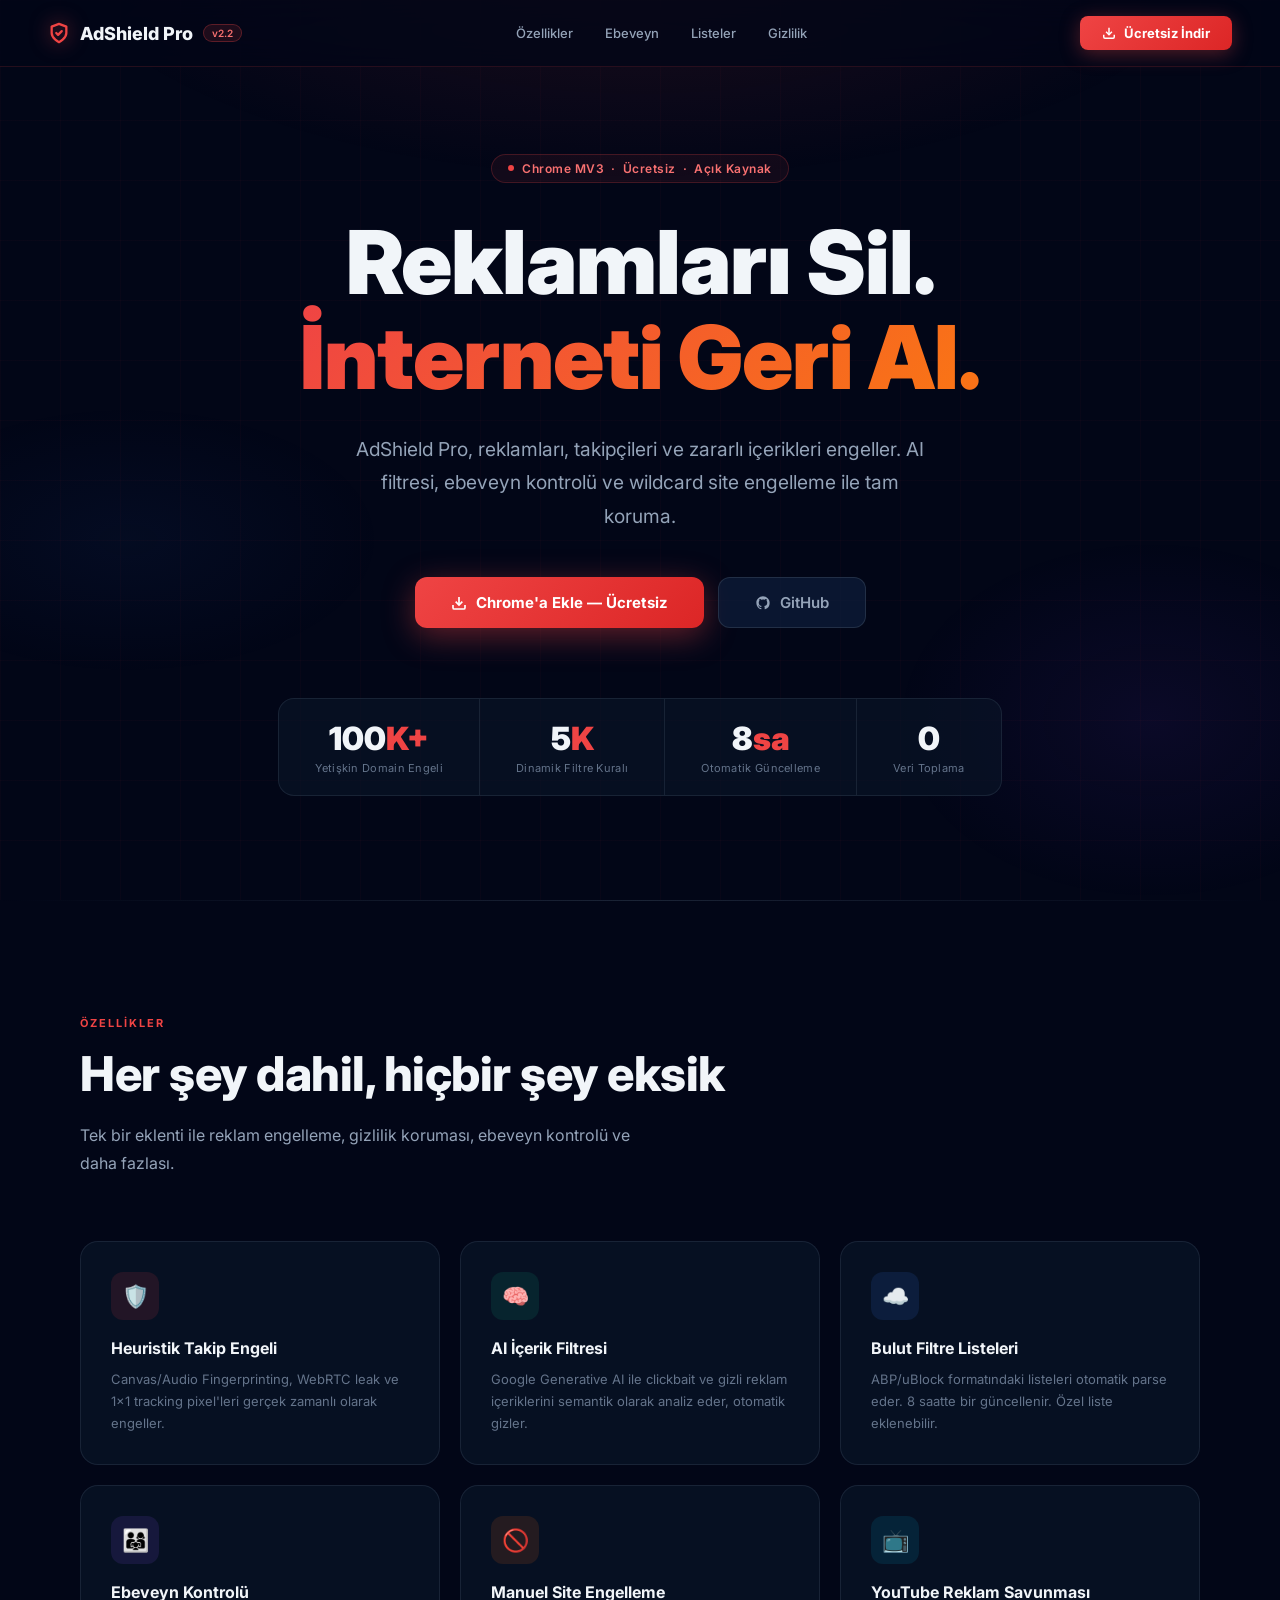
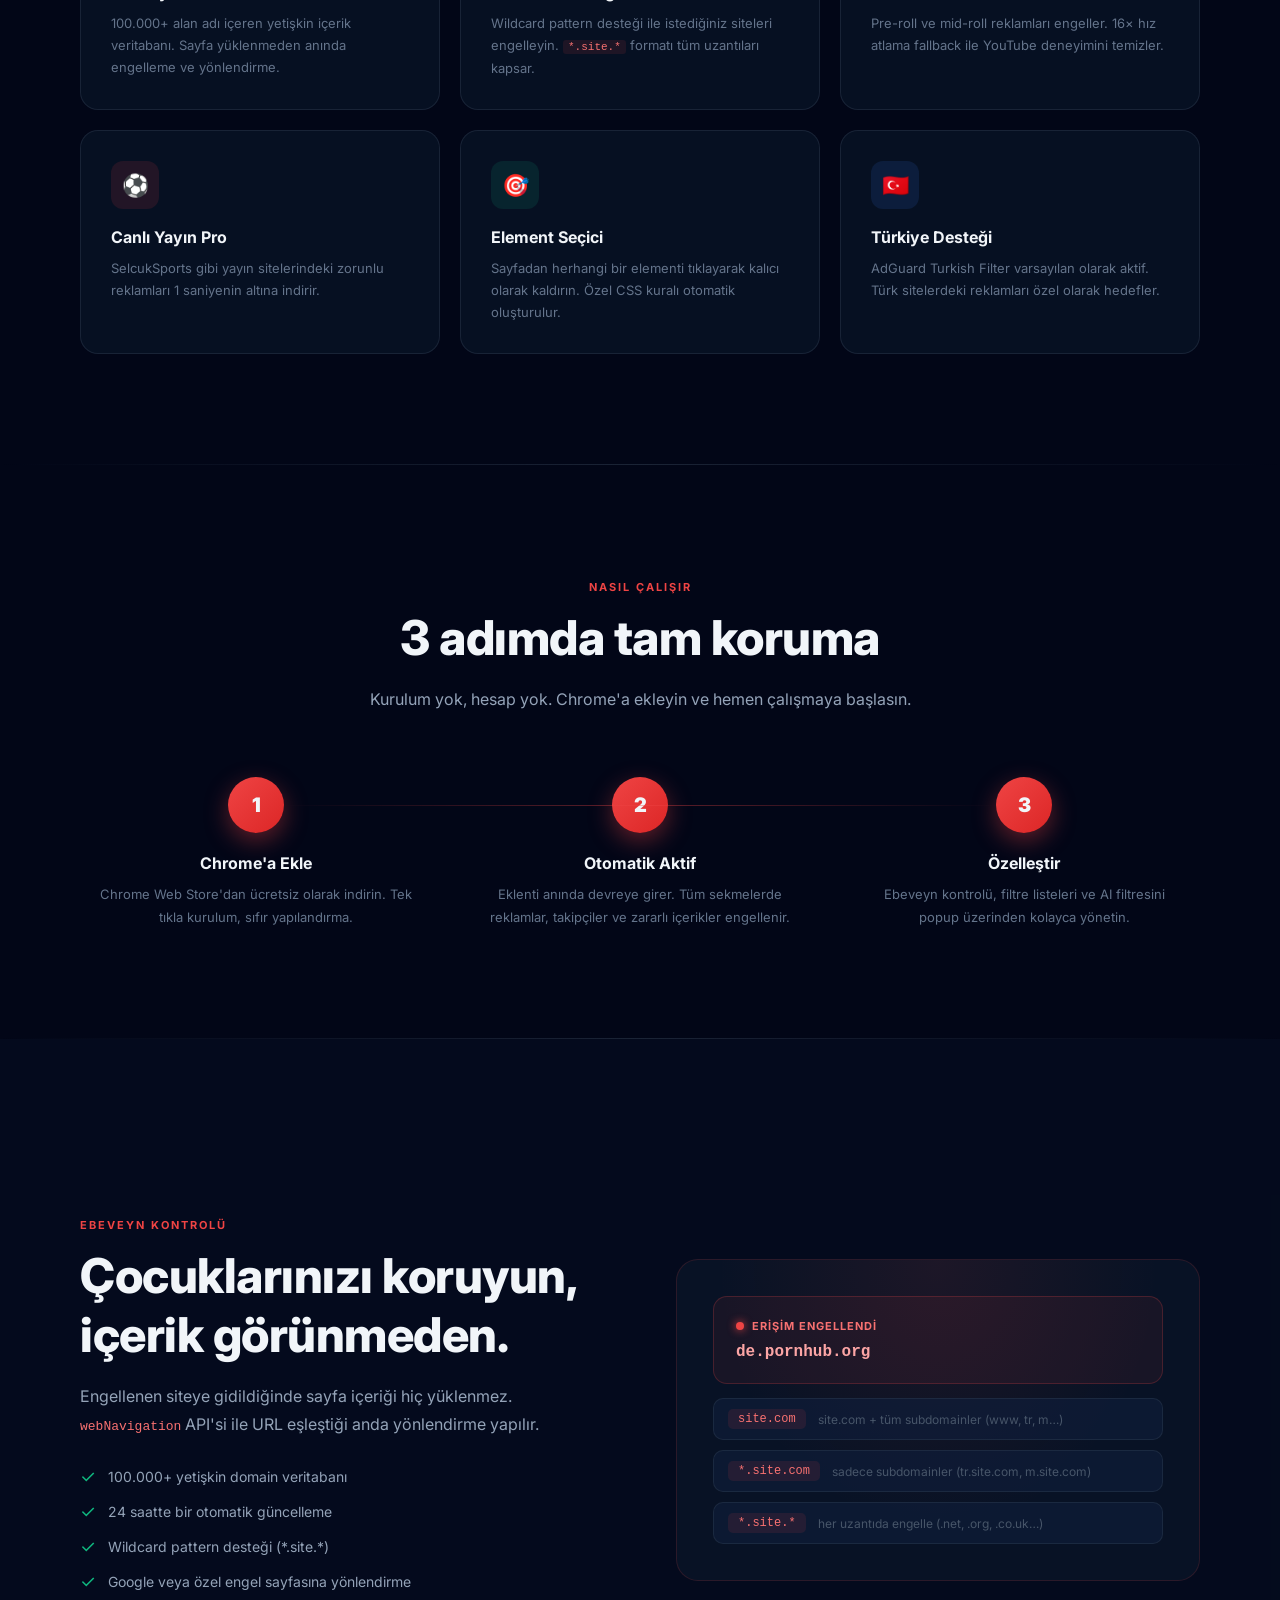
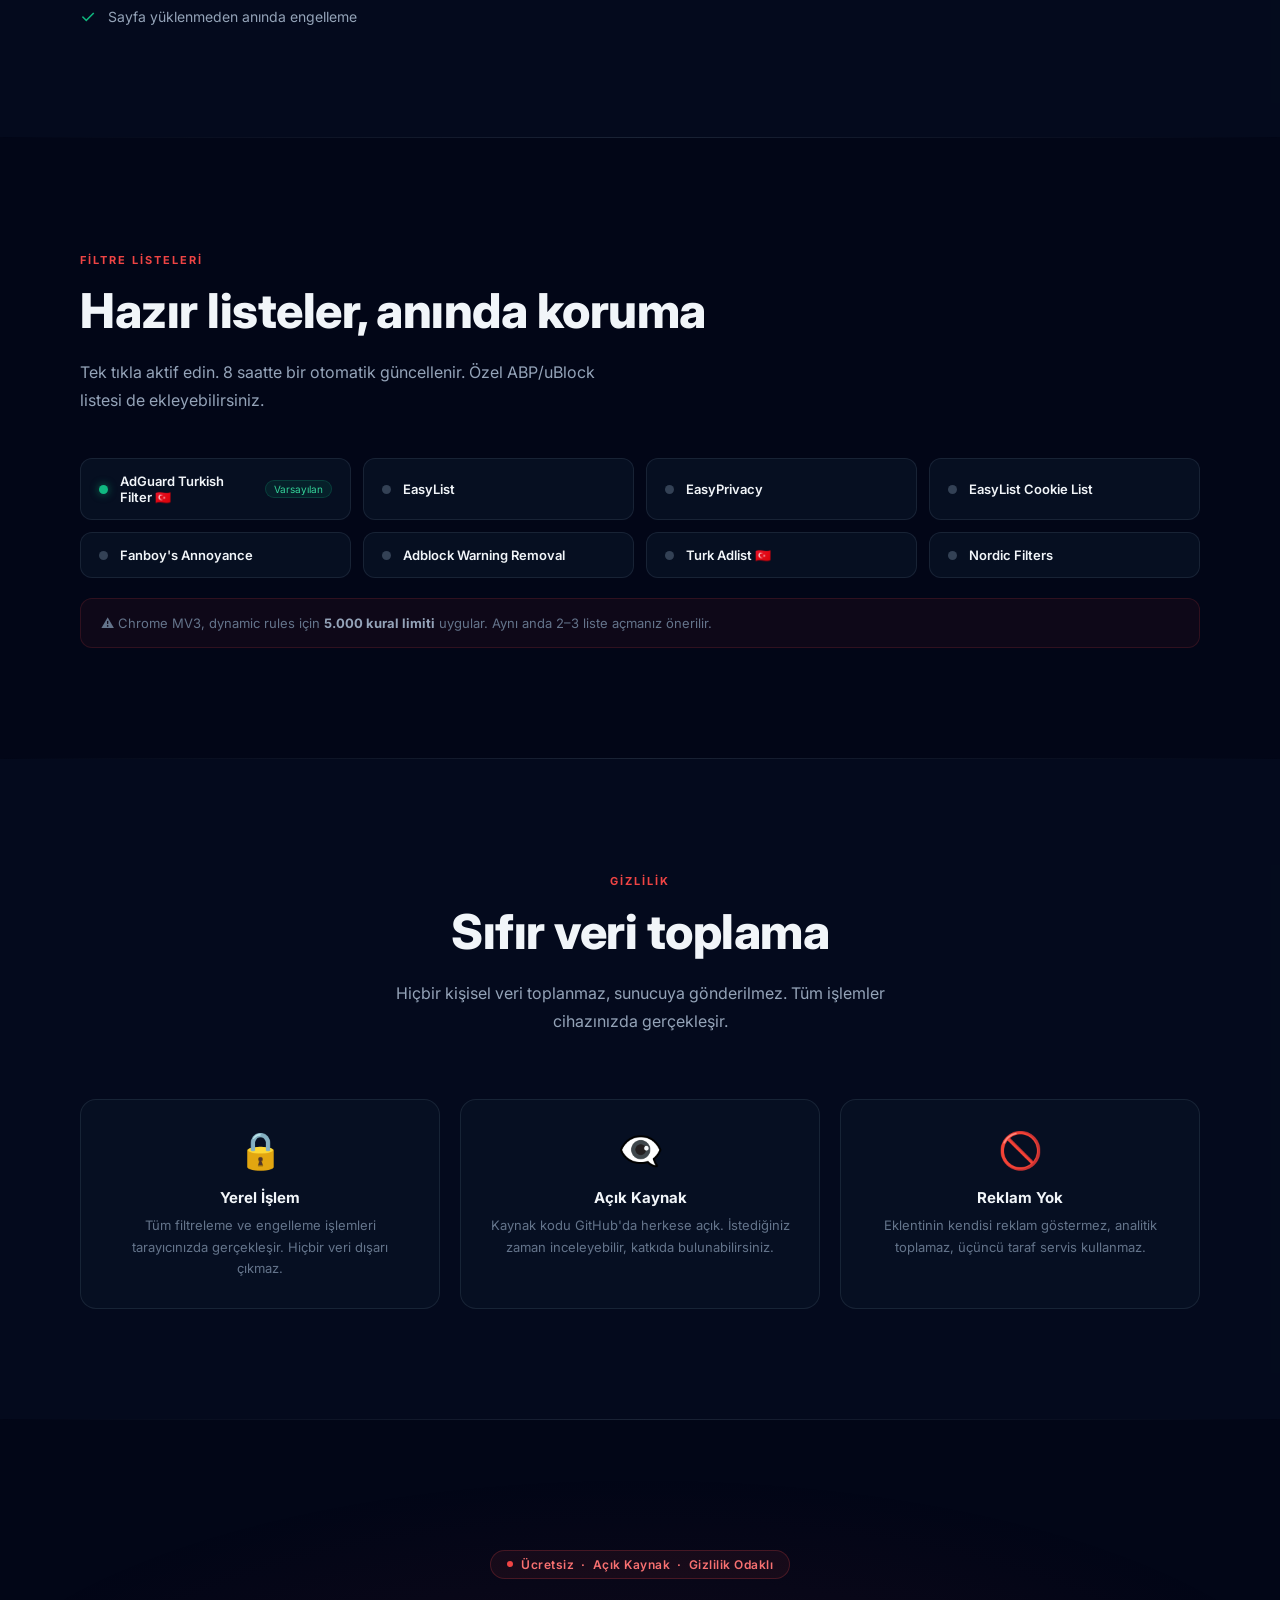
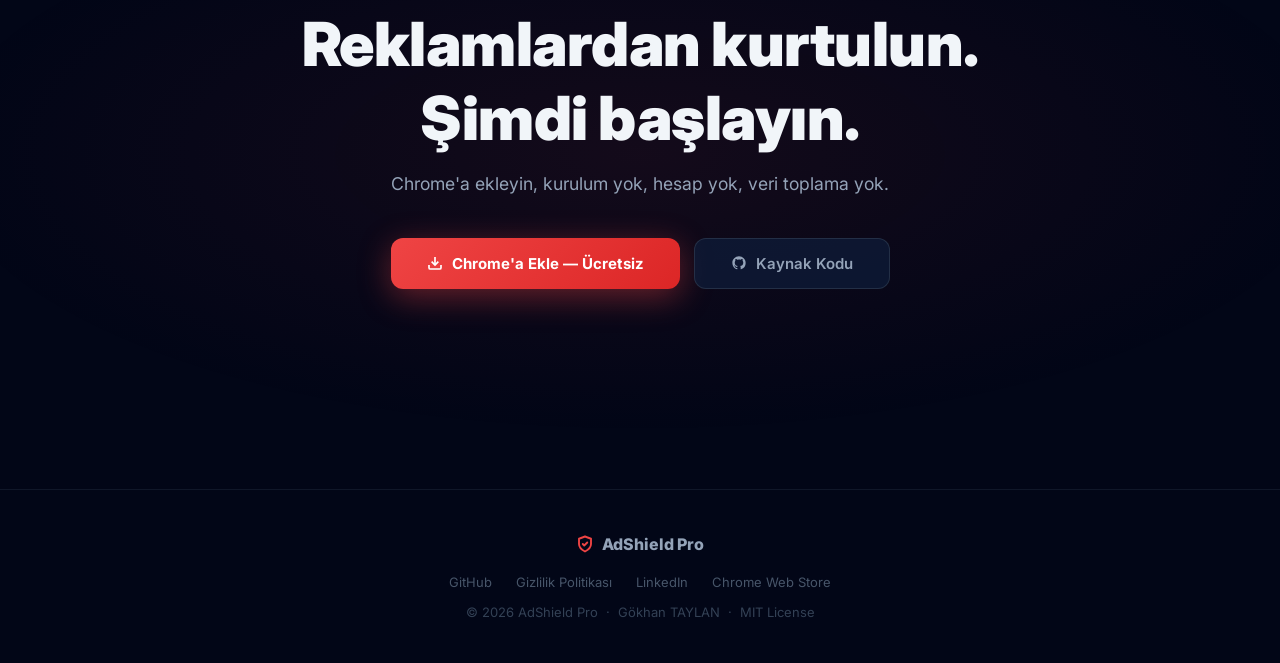
==== pages/index.html @ 77c5dd8d "feat: add privacy policy page and link from landing page - pages/privacy_policy.html: Chrome Web Sto" ====
<!doctype html>
<html lang="tr">
<head>
  <meta charset="utf-8"/>
  <meta name="viewport" content="width=device-width,initial-scale=1"/>
  <title>AdShield Pro — Akıllı Reklam Engelleyici</title>
  <meta name="description" content="AdShield Pro ile reklamları, takipçileri ve zararlı içerikleri engelleyin."/>
  <link rel="preconnect" href="https://fonts.googleapis.com"/>
  <link href="https://fonts.googleapis.com/css2?family=Inter:wght@300;400;500;600;700;800;900&display=swap" rel="stylesheet"/>
  <style>
    *,*::before,*::after{margin:0;padding:0;box-sizing:border-box}
    :root{
      --red:#ef4444;--red2:#dc2626;--orange:#f97316;
      --green:#10b981;--blue:#3b82f6;--purple:#8b5cf6;
      --bg:#020617;--bg2:#0a1628;--bg3:#0f1f3d;
      --border:rgba(239,68,68,0.15);--border2:rgba(51,65,85,0.4);
      --text:#f1f5f9;--muted:#64748b;--sub:#94a3b8;
    }
    html{scroll-behavior:smooth}
    body{font-family:'Inter',sans-serif;background:var(--bg);color:var(--text);overflow-x:hidden}
    .bg-glow{position:fixed;inset:0;pointer-events:none;z-index:0;
      background:radial-gradient(ellipse 80% 50% at 50% -10%,rgba(239,68,68,0.14) 0%,transparent 60%),
                radial-gradient(ellipse 40% 40% at 90% 80%,rgba(124,58,237,0.08) 0%,transparent 50%),
                radial-gradient(ellipse 40% 30% at 10% 60%,rgba(59,130,246,0.05) 0%,transparent 50%)}
    .grid-bg{position:fixed;inset:0;pointer-events:none;z-index:0;
      background-image:linear-gradient(rgba(239,68,68,0.03) 1px,transparent 1px),
                       linear-gradient(90deg,rgba(239,68,68,0.03) 1px,transparent 1px);
      background-size:60px 60px}
    /* NAV */
    nav{position:fixed;top:0;left:0;right:0;z-index:100;
      display:flex;align-items:center;justify-content:space-between;
      padding:16px 48px;
      background:rgba(2,6,23,0.75);backdrop-filter:blur(24px);
      border-bottom:1px solid var(--border)}
    .nav-logo{display:flex;align-items:center;gap:10px;font-weight:800;font-size:18px;text-decoration:none;color:var(--text)}
    .nav-logo svg{filter:drop-shadow(0 0 10px rgba(239,68,68,0.7))}
    .nav-badge{font-size:10px;background:rgba(239,68,68,0.12);border:1px solid rgba(239,68,68,0.3);color:#f87171;padding:2px 8px;border-radius:20px;font-weight:600}
    .nav-links{display:flex;align-items:center;gap:32px}
    .nav-links a{color:var(--sub);font-size:13px;font-weight:500;text-decoration:none;transition:color .2s}
    .nav-links a:hover{color:var(--text)}
    .nav-cta{display:inline-flex;align-items:center;gap:8px;
      background:linear-gradient(135deg,var(--red),var(--red2));
      color:#fff;padding:9px 22px;border-radius:8px;font-size:13px;font-weight:700;
      text-decoration:none;transition:all .2s;box-shadow:0 4px 20px rgba(239,68,68,0.35)}
    .nav-cta:hover{transform:translateY(-1px);box-shadow:0 6px 30px rgba(239,68,68,0.5)}
    /* HERO */
    .hero{position:relative;z-index:1;min-height:100vh;
      display:flex;flex-direction:column;align-items:center;justify-content:center;
      text-align:center;padding:130px 24px 80px}
    .hero-tag{display:inline-flex;align-items:center;gap:8px;
      background:rgba(239,68,68,0.07);border:1px solid rgba(239,68,68,0.22);
      color:#f87171;padding:6px 16px;border-radius:20px;
      font-size:12px;font-weight:600;letter-spacing:.5px;margin-bottom:32px}
    .blink{width:6px;height:6px;background:var(--red);border-radius:50%;animation:blink 1.2s ease-in-out infinite}
    @keyframes blink{0%,100%{opacity:1;box-shadow:0 0 6px var(--red)}50%{opacity:.2;box-shadow:none}}
    h1{font-size:clamp(2.8rem,7.5vw,5.5rem);font-weight:900;line-height:1.08;margin-bottom:28px;letter-spacing:-1px}
    h1 .grad{background:linear-gradient(135deg,#ef4444 0%,#f97316 50%,#ef4444 100%);
      background-size:200%;-webkit-background-clip:text;background-clip:text;-webkit-text-fill-color:transparent;
      animation:shimmer 3s linear infinite}
    @keyframes shimmer{0%{background-position:0%}100%{background-position:200%}}
    .hero-sub{font-size:clamp(1rem,2vw,1.2rem);color:var(--sub);max-width:580px;line-height:1.75;margin-bottom:44px}
    .hero-btns{display:flex;gap:14px;flex-wrap:wrap;justify-content:center;margin-bottom:70px}
    .btn-primary{display:inline-flex;align-items:center;gap:9px;
      background:linear-gradient(135deg,var(--red),var(--red2));
      color:#fff;padding:15px 36px;border-radius:12px;font-size:15px;font-weight:700;
      text-decoration:none;transition:all .25s;box-shadow:0 8px 32px rgba(239,68,68,0.4)}
    .btn-primary:hover{transform:translateY(-3px);box-shadow:0 14px 44px rgba(239,68,68,0.55)}
    .btn-ghost{display:inline-flex;align-items:center;gap:9px;
      background:rgba(15,31,61,0.7);border:1px solid rgba(51,65,85,0.6);
      color:var(--sub);padding:15px 36px;border-radius:12px;font-size:15px;font-weight:600;
      text-decoration:none;transition:all .25s}
    .btn-ghost:hover{background:rgba(30,41,59,0.9);color:var(--text);border-color:rgba(100,116,139,0.6)}
    /* STATS ROW */
    .hero-stats{display:flex;gap:0;flex-wrap:wrap;justify-content:center;
      background:rgba(10,22,40,0.6);border:1px solid var(--border2);border-radius:16px;
      overflow:hidden}
    .stat{text-align:center;padding:20px 36px;border-right:1px solid var(--border2)}
    .stat:last-child{border-right:none}
    .stat-num{font-size:2rem;font-weight:900;color:var(--text)}
    .stat-num span{color:var(--red)}
    .stat-label{font-size:11px;color:var(--muted);margin-top:3px;letter-spacing:.3px}
    /* SECTION */
    section{position:relative;z-index:1;padding:110px 24px}
    .container{max-width:1120px;margin:0 auto}
    .section-tag{display:inline-block;font-size:11px;font-weight:700;letter-spacing:2px;
      text-transform:uppercase;color:var(--red);margin-bottom:14px}
    .section-title{font-size:clamp(1.9rem,4vw,3rem);font-weight:800;margin-bottom:18px;letter-spacing:-.5px}
    .section-sub{color:var(--sub);font-size:1rem;line-height:1.75;max-width:560px}
    /* FEATURES */
    .features-grid{display:grid;grid-template-columns:repeat(3,1fr);gap:20px;margin-top:64px}
    .feat-card{background:rgba(10,22,40,0.65);border:1px solid var(--border2);
      border-radius:18px;padding:30px;transition:all .3s;cursor:default;position:relative;overflow:hidden}
    .feat-card::before{content:'';position:absolute;inset:0;opacity:0;transition:opacity .3s;
      background:radial-gradient(ellipse at 50% 0%,rgba(239,68,68,0.06) 0%,transparent 70%)}
    .feat-card:hover{border-color:rgba(239,68,68,0.3);transform:translateY(-5px);
      box-shadow:0 24px 60px rgba(0,0,0,0.45)}
    .feat-card:hover::before{opacity:1}
    .feat-icon{width:48px;height:48px;border-radius:12px;display:flex;align-items:center;
      justify-content:center;font-size:22px;margin-bottom:18px}
    .feat-icon.red{background:rgba(239,68,68,0.12)}
    .feat-icon.green{background:rgba(16,185,129,0.12)}
    .feat-icon.blue{background:rgba(59,130,246,0.12)}
    .feat-icon.purple{background:rgba(139,92,246,0.12)}
    .feat-icon.orange{background:rgba(249,115,22,0.12)}
    .feat-icon.cyan{background:rgba(6,182,212,0.12)}
    .feat-card h3{font-size:16px;font-weight:700;margin-bottom:10px}
    .feat-card p{font-size:13px;color:var(--muted);line-height:1.7}
    /* HOW IT WORKS */
    .steps{display:grid;grid-template-columns:repeat(3,1fr);gap:32px;margin-top:64px;position:relative}
    .steps::before{content:'';position:absolute;top:28px;left:calc(16.66% + 16px);
      right:calc(16.66% + 16px);height:1px;
      background:linear-gradient(90deg,transparent,rgba(239,68,68,0.4),transparent)}
    .step{text-align:center;padding:0 16px}
    .step-num{width:56px;height:56px;border-radius:50%;
      background:linear-gradient(135deg,var(--red),var(--red2));
      display:flex;align-items:center;justify-content:center;
      font-size:20px;font-weight:900;margin:0 auto 20px;
      box-shadow:0 8px 24px rgba(239,68,68,0.4)}
    .step h3{font-size:16px;font-weight:700;margin-bottom:10px}
    .step p{font-size:13px;color:var(--muted);line-height:1.7}
    /* PARENTAL */
    .parental-wrap{display:grid;grid-template-columns:1fr 1fr;gap:72px;align-items:center;margin-top:64px}
    .parental-visual{background:rgba(10,22,40,0.8);border:1px solid var(--border);
      border-radius:22px;padding:36px;position:relative;overflow:hidden}
    .parental-visual::before{content:'';position:absolute;inset:0;
      background:radial-gradient(ellipse at 50% 0%,rgba(239,68,68,0.09) 0%,transparent 60%)}
    .block-demo{background:rgba(239,68,68,0.07);border:1px solid rgba(239,68,68,0.22);
      border-radius:14px;padding:22px;margin-bottom:14px;position:relative;z-index:1}
    .block-demo-header{display:flex;align-items:center;gap:8px;margin-bottom:10px}
    .block-dot{width:8px;height:8px;background:var(--red);border-radius:50%;
      box-shadow:0 0 8px var(--red);animation:blink 1.2s ease-in-out infinite}
    .block-demo-title{font-size:11px;font-weight:700;color:#f87171;letter-spacing:1px}
    .block-demo-domain{font-size:16px;font-weight:700;color:#fca5a5;font-family:monospace}
    .pattern-list{display:flex;flex-direction:column;gap:10px;position:relative;z-index:1}
    .pattern-item{display:flex;align-items:center;gap:12px;padding:10px 14px;
      background:rgba(15,31,61,0.6);border-radius:10px;border:1px solid var(--border2)}
    .pattern-code{font-size:12px;color:#f87171;font-family:monospace;
      background:rgba(239,68,68,0.1);padding:3px 10px;border-radius:5px;white-space:nowrap}
    .pattern-desc{font-size:12px;color:#475569}
    .check-list{display:flex;flex-direction:column;gap:14px;margin-top:28px}
    .check-item{display:flex;align-items:center;gap:12px;font-size:14px;color:var(--sub)}
    .check-item span.icon{color:var(--green);font-size:18px;flex-shrink:0}
    /* FILTER LISTS */
    .lists-grid{display:grid;grid-template-columns:repeat(auto-fit,minmax(230px,1fr));gap:12px;margin-top:44px}
    .list-item{display:flex;align-items:center;gap:12px;
      background:rgba(10,22,40,0.6);border:1px solid var(--border2);
      border-radius:12px;padding:14px 18px;transition:border-color .2s}
    .list-item:hover{border-color:rgba(100,116,139,0.5)}
    .list-dot{width:9px;height:9px;border-radius:50%;flex-shrink:0}
    .list-dot.on{background:var(--green);box-shadow:0 0 8px rgba(16,185,129,0.6)}
    .list-dot.off{background:#334155}
    .list-name{font-size:13px;font-weight:600;flex:1}
    .list-badge{font-size:10px;background:rgba(16,185,129,0.1);color:#34d399;
      border:1px solid rgba(16,185,129,0.2);padding:2px 8px;border-radius:10px;white-space:nowrap}
    /* PRIVACY */
    .privacy-grid{display:grid;grid-template-columns:repeat(3,1fr);gap:20px;margin-top:64px}
    .priv-card{background:rgba(10,22,40,0.5);border:1px solid var(--border2);
      border-radius:16px;padding:28px;text-align:center}
    .priv-icon{font-size:36px;margin-bottom:16px}
    .priv-card h3{font-size:15px;font-weight:700;margin-bottom:8px}
    .priv-card p{font-size:13px;color:var(--muted);line-height:1.65}
    /* CTA */
    .cta-section{position:relative;z-index:1;text-align:center;padding:130px 24px;
      background:radial-gradient(ellipse 80% 60% at 50% 50%,rgba(239,68,68,0.08) 0%,transparent 70%)}
    .cta-section h2{font-size:clamp(2.2rem,5vw,3.8rem);font-weight:900;margin-bottom:18px;letter-spacing:-.5px}
    .cta-section p{color:var(--sub);font-size:1.1rem;margin-bottom:44px;max-width:500px;margin-left:auto;margin-right:auto}
    /* FOOTER */
    footer{position:relative;z-index:1;border-top:1px solid rgba(51,65,85,0.3);
      padding:44px 24px;text-align:center;color:#334155;font-size:13px}
    footer a{color:#475569;text-decoration:none;transition:color .2s}
    footer a:hover{color:var(--sub)}
    .footer-logo{display:flex;align-items:center;justify-content:center;gap:8px;
      font-weight:800;font-size:16px;color:var(--sub);margin-bottom:20px}
    /* DIVIDER */
    .divider{position:relative;z-index:1;height:1px;
      background:linear-gradient(90deg,transparent,rgba(51,65,85,0.5),transparent)}
    /* RESPONSIVE */
    @media(max-width:900px){
      nav{padding:14px 20px}
      .nav-links{display:none}
      .features-grid{grid-template-columns:1fr 1fr}
      .steps{grid-template-columns:1fr}
      .steps::before{display:none}
      .parental-wrap{grid-template-columns:1fr}
      .privacy-grid{grid-template-columns:1fr 1fr}
    }
    @media(max-width:600px){
      .features-grid{grid-template-columns:1fr}
      .privacy-grid{grid-template-columns:1fr}
      .hero-stats{flex-direction:column}
      .stat{border-right:none;border-bottom:1px solid var(--border2)}
      .stat:last-child{border-bottom:none}
    }
    /* SCROLL REVEAL */
    .reveal{opacity:0;transform:translateY(28px);transition:opacity .6s ease,transform .6s ease}
    .reveal.visible{opacity:1;transform:none}
  </style>
</head>
<body>
<div class="bg-glow"></div>
<div class="grid-bg"></div>

<!-- NAV -->
<nav>
  <a href="#" class="nav-logo">
    <svg viewBox="0 0 24 24" width="22" height="22" fill="none" stroke="#ef4444" stroke-width="2.5" stroke-linecap="round" stroke-linejoin="round">
      <path d="M12 22s8-4 8-10V5l-8-3-8 3v7c0 6 8 10 8 10z"/>
      <path d="M9 12l2 2 4-4"/>
    </svg>
    AdShield Pro
    <span class="nav-badge">v2.2</span>
  </a>
  <div class="nav-links">
    <a href="#features">Özellikler</a>
    <a href="#parental">Ebeveyn</a>
    <a href="#lists">Listeler</a>
    <a href="#privacy">Gizlilik</a>
  </div>
  <a href="https://chrome.google.com/webstore" class="nav-cta" target="_blank">
    <svg viewBox="0 0 24 24" width="14" height="14" fill="none" stroke="currentColor" stroke-width="2.5"><path d="M21 15v4a2 2 0 01-2 2H5a2 2 0 01-2-2v-4"/><polyline points="7 10 12 15 17 10"/><line x1="12" y1="15" x2="12" y2="3"/></svg>
    Ücretsiz İndir
  </a>
</nav>

<!-- HERO -->
<div class="hero">
  <div class="hero-tag"><div class="blink"></div> Chrome MV3 &nbsp;·&nbsp; Ücretsiz &nbsp;·&nbsp; Açık Kaynak</div>
  <h1>Reklamları Sil.<br/><span class="grad">İnterneti Geri Al.</span></h1>
  <p class="hero-sub">AdShield Pro, reklamları, takipçileri ve zararlı içerikleri engeller. AI filtresi, ebeveyn kontrolü ve wildcard site engelleme ile tam koruma.</p>
  <div class="hero-btns">
    <a href="https://chrome.google.com/webstore" class="btn-primary" target="_blank">
      <svg viewBox="0 0 24 24" width="16" height="16" fill="none" stroke="currentColor" stroke-width="2.5"><path d="M21 15v4a2 2 0 01-2 2H5a2 2 0 01-2-2v-4"/><polyline points="7 10 12 15 17 10"/><line x1="12" y1="15" x2="12" y2="3"/></svg>
      Chrome'a Ekle — Ücretsiz
    </a>
    <a href="https://github.com/gkhantyln/AdShieldPro" class="btn-ghost" target="_blank">
      <svg viewBox="0 0 24 24" width="16" height="16" fill="currentColor"><path d="M12 2C6.477 2 2 6.484 2 12.017c0 4.425 2.865 8.18 6.839 9.504.5.092.682-.217.682-.483 0-.237-.008-.868-.013-1.703-2.782.605-3.369-1.343-3.369-1.343-.454-1.158-1.11-1.466-1.11-1.466-.908-.62.069-.608.069-.608 1.003.07 1.531 1.032 1.531 1.032.892 1.53 2.341 1.088 2.91.832.092-.647.35-1.088.636-1.338-2.22-.253-4.555-1.113-4.555-4.951 0-1.093.39-1.988 1.029-2.688-.103-.253-.446-1.272.098-2.65 0 0 .84-.27 2.75 1.026A9.564 9.564 0 0112 6.844c.85.004 1.705.115 2.504.337 1.909-1.296 2.747-1.027 2.747-1.027.546 1.379.202 2.398.1 2.651.64.7 1.028 1.595 1.028 2.688 0 3.848-2.339 4.695-4.566 4.943.359.309.678.92.678 1.855 0 1.338-.012 2.419-.012 2.747 0 .268.18.58.688.482A10.019 10.019 0 0022 12.017C22 6.484 17.522 2 12 2z"/></svg>
      GitHub
    </a>
  </div>
  <div class="hero-stats">
    <div class="stat"><div class="stat-num">100<span>K+</span></div><div class="stat-label">Yetişkin Domain Engeli</div></div>
    <div class="stat"><div class="stat-num">5<span>K</span></div><div class="stat-label">Dinamik Filtre Kuralı</div></div>
    <div class="stat"><div class="stat-num">8<span>sa</span></div><div class="stat-label">Otomatik Güncelleme</div></div>
    <div class="stat"><div class="stat-num">0</div><div class="stat-label">Veri Toplama</div></div>
  </div>
</div>

<div class="divider"></div>

<!-- FEATURES -->
<section id="features">
  <div class="container">
    <div class="reveal">
      <div class="section-tag">ÖZELLİKLER</div>
      <h2 class="section-title">Her şey dahil, hiçbir şey eksik</h2>
      <p class="section-sub">Tek bir eklenti ile reklam engelleme, gizlilik koruması, ebeveyn kontrolü ve daha fazlası.</p>
    </div>
    <div class="features-grid">
      <div class="feat-card reveal">
        <div class="feat-icon red">🛡️</div>
        <h3>Heuristik Takip Engeli</h3>
        <p>Canvas/Audio Fingerprinting, WebRTC leak ve 1×1 tracking pixel'leri gerçek zamanlı olarak engeller.</p>
      </div>
      <div class="feat-card reveal">
        <div class="feat-icon green">🧠</div>
        <h3>AI İçerik Filtresi</h3>
        <p>Google Generative AI ile clickbait ve gizli reklam içeriklerini semantik olarak analiz eder, otomatik gizler.</p>
      </div>
      <div class="feat-card reveal">
        <div class="feat-icon blue">☁️</div>
        <h3>Bulut Filtre Listeleri</h3>
        <p>ABP/uBlock formatındaki listeleri otomatik parse eder. 8 saatte bir güncellenir. Özel liste eklenebilir.</p>
      </div>
      <div class="feat-card reveal">
        <div class="feat-icon purple">👨‍👩‍👧</div>
        <h3>Ebeveyn Kontrolü</h3>
        <p>100.000+ alan adı içeren yetişkin içerik veritabanı. Sayfa yüklenmeden anında engelleme ve yönlendirme.</p>
      </div>
      <div class="feat-card reveal">
        <div class="feat-icon orange">🚫</div>
        <h3>Manuel Site Engelleme</h3>
        <p>Wildcard pattern desteği ile istediğiniz siteleri engelleyin. <code style="font-size:11px;color:#f87171;background:rgba(239,68,68,0.1);padding:1px 5px;border-radius:3px">*.site.*</code> formatı tüm uzantıları kapsar.</p>
      </div>
      <div class="feat-card reveal">
        <div class="feat-icon cyan">📺</div>
        <h3>YouTube Reklam Savunması</h3>
        <p>Pre-roll ve mid-roll reklamları engeller. 16× hız atlama fallback ile YouTube deneyimini temizler.</p>
      </div>
      <div class="feat-card reveal">
        <div class="feat-icon red">⚽</div>
        <h3>Canlı Yayın Pro</h3>
        <p>SelcukSports gibi yayın sitelerindeki zorunlu reklamları 1 saniyenin altına indirir.</p>
      </div>
      <div class="feat-card reveal">
        <div class="feat-icon green">🎯</div>
        <h3>Element Seçici</h3>
        <p>Sayfadan herhangi bir elementi tıklayarak kalıcı olarak kaldırın. Özel CSS kuralı otomatik oluşturulur.</p>
      </div>
      <div class="feat-card reveal">
        <div class="feat-icon blue">🇹🇷</div>
        <h3>Türkiye Desteği</h3>
        <p>AdGuard Turkish Filter varsayılan olarak aktif. Türk sitelerdeki reklamları özel olarak hedefler.</p>
      </div>
    </div>
  </div>
</section>

<div class="divider"></div>

<!-- HOW IT WORKS -->
<section>
  <div class="container">
    <div class="reveal" style="text-align:center">
      <div class="section-tag">NASIL ÇALIŞIR</div>
      <h2 class="section-title">3 adımda tam koruma</h2>
      <p class="section-sub" style="margin:0 auto">Kurulum yok, hesap yok. Chrome'a ekleyin ve hemen çalışmaya başlasın.</p>
    </div>
    <div class="steps">
      <div class="step reveal">
        <div class="step-num">1</div>
        <h3>Chrome'a Ekle</h3>
        <p>Chrome Web Store'dan ücretsiz olarak indirin. Tek tıkla kurulum, sıfır yapılandırma.</p>
      </div>
      <div class="step reveal">
        <div class="step-num">2</div>
        <h3>Otomatik Aktif</h3>
        <p>Eklenti anında devreye girer. Tüm sekmelerde reklamlar, takipçiler ve zararlı içerikler engellenir.</p>
      </div>
      <div class="step reveal">
        <div class="step-num">3</div>
        <h3>Özelleştir</h3>
        <p>Ebeveyn kontrolü, filtre listeleri ve AI filtresini popup üzerinden kolayca yönetin.</p>
      </div>
    </div>
  </div>
</section>

<div class="divider"></div>

<!-- PARENTAL -->
<section id="parental" style="background:rgba(10,22,40,0.35)">
  <div class="container">
    <div class="parental-wrap">
      <div class="reveal">
        <div class="section-tag">EBEVEYN KONTROLÜ</div>
        <h2 class="section-title">Çocuklarınızı koruyun,<br/>içerik görünmeden.</h2>
        <p class="section-sub" style="margin-bottom:0">Engellenen siteye gidildiğinde sayfa içeriği hiç yüklenmez. <code style="color:#f87171;font-size:13px">webNavigation</code> API'si ile URL eşleştiği anda yönlendirme yapılır.</p>
        <div class="check-list">
          <div class="check-item"><span class="icon">✓</span> 100.000+ yetişkin domain veritabanı</div>
          <div class="check-item"><span class="icon">✓</span> 24 saatte bir otomatik güncelleme</div>
          <div class="check-item"><span class="icon">✓</span> Wildcard pattern desteği (*.site.*)</div>
          <div class="check-item"><span class="icon">✓</span> Google veya özel engel sayfasına yönlendirme</div>
          <div class="check-item"><span class="icon">✓</span> Sayfa yüklenmeden anında engelleme</div>
        </div>
      </div>
      <div class="parental-visual reveal">
        <div class="block-demo">
          <div class="block-demo-header">
            <div class="block-dot"></div>
            <span class="block-demo-title">ERİŞİM ENGELLENDİ</span>
          </div>
          <div class="block-demo-domain">de.pornhub.org</div>
        </div>
        <div class="pattern-list">
          <div class="pattern-item">
            <span class="pattern-code">site.com</span>
            <span class="pattern-desc">site.com + tüm subdomainler (www, tr, m…)</span>
          </div>
          <div class="pattern-item">
            <span class="pattern-code">*.site.com</span>
            <span class="pattern-desc">sadece subdomainler (tr.site.com, m.site.com)</span>
          </div>
          <div class="pattern-item">
            <span class="pattern-code">*.site.*</span>
            <span class="pattern-desc">her uzantıda engelle (.net, .org, .co.uk…)</span>
          </div>
        </div>
      </div>
    </div>
  </div>
</section>

<div class="divider"></div>

<!-- FILTER LISTS -->
<section id="lists">
  <div class="container">
    <div class="reveal">
      <div class="section-tag">FİLTRE LİSTELERİ</div>
      <h2 class="section-title">Hazır listeler, anında koruma</h2>
      <p class="section-sub">Tek tıkla aktif edin. 8 saatte bir otomatik güncellenir. Özel ABP/uBlock listesi de ekleyebilirsiniz.</p>
    </div>
    <div class="lists-grid reveal">
      <div class="list-item"><div class="list-dot on"></div><span class="list-name">AdGuard Turkish Filter 🇹🇷</span><span class="list-badge">Varsayılan</span></div>
      <div class="list-item"><div class="list-dot off"></div><span class="list-name">EasyList</span></div>
      <div class="list-item"><div class="list-dot off"></div><span class="list-name">EasyPrivacy</span></div>
      <div class="list-item"><div class="list-dot off"></div><span class="list-name">EasyList Cookie List</span></div>
      <div class="list-item"><div class="list-dot off"></div><span class="list-name">Fanboy's Annoyance</span></div>
      <div class="list-item"><div class="list-dot off"></div><span class="list-name">Adblock Warning Removal</span></div>
      <div class="list-item"><div class="list-dot off"></div><span class="list-name">Turk Adlist 🇹🇷</span></div>
      <div class="list-item"><div class="list-dot off"></div><span class="list-name">Nordic Filters</span></div>
    </div>
    <div class="reveal" style="margin-top:20px;padding:16px 20px;background:rgba(239,68,68,0.05);border:1px solid rgba(239,68,68,0.15);border-radius:12px;font-size:13px;color:var(--muted)">
      ⚠️ Chrome MV3, dynamic rules için <strong style="color:var(--sub)">5.000 kural limiti</strong> uygular. Aynı anda 2–3 liste açmanız önerilir.
    </div>
  </div>
</section>

<div class="divider"></div>

<!-- PRIVACY -->
<section id="privacy" style="background:rgba(10,22,40,0.35)">
  <div class="container">
    <div class="reveal" style="text-align:center">
      <div class="section-tag">GİZLİLİK</div>
      <h2 class="section-title">Sıfır veri toplama</h2>
      <p class="section-sub" style="margin:0 auto">Hiçbir kişisel veri toplanmaz, sunucuya gönderilmez. Tüm işlemler cihazınızda gerçekleşir.</p>
    </div>
    <div class="privacy-grid">
      <div class="priv-card reveal">
        <div class="priv-icon">🔒</div>
        <h3>Yerel İşlem</h3>
        <p>Tüm filtreleme ve engelleme işlemleri tarayıcınızda gerçekleşir. Hiçbir veri dışarı çıkmaz.</p>
      </div>
      <div class="priv-card reveal">
        <div class="priv-icon">👁️‍🗨️</div>
        <h3>Açık Kaynak</h3>
        <p>Kaynak kodu GitHub'da herkese açık. İstediğiniz zaman inceleyebilir, katkıda bulunabilirsiniz.</p>
      </div>
      <div class="priv-card reveal">
        <div class="priv-icon">🚫</div>
        <h3>Reklam Yok</h3>
        <p>Eklentinin kendisi reklam göstermez, analitik toplamaz, üçüncü taraf servis kullanmaz.</p>
      </div>
    </div>
  </div>
</section>

<div class="divider"></div>

<!-- CTA -->
<div class="cta-section">
  <div class="container">
    <div class="reveal">
      <div class="hero-tag" style="display:inline-flex;margin-bottom:28px"><div class="blink"></div> Ücretsiz &nbsp;·&nbsp; Açık Kaynak &nbsp;·&nbsp; Gizlilik Odaklı</div>
      <h2>Reklamlardan kurtulun.<br/><span class="grad">Şimdi başlayın.</span></h2>
      <p>Chrome'a ekleyin, kurulum yok, hesap yok, veri toplama yok.</p>
      <div class="hero-btns" style="justify-content:center">
        <a href="https://chrome.google.com/webstore" class="btn-primary" target="_blank">
          <svg viewBox="0 0 24 24" width="16" height="16" fill="none" stroke="currentColor" stroke-width="2.5"><path d="M21 15v4a2 2 0 01-2 2H5a2 2 0 01-2-2v-4"/><polyline points="7 10 12 15 17 10"/><line x1="12" y1="15" x2="12" y2="3"/></svg>
          Chrome'a Ekle — Ücretsiz
        </a>
        <a href="https://github.com/gkhantyln/AdShieldPro" class="btn-ghost" target="_blank">
          <svg viewBox="0 0 24 24" width="16" height="16" fill="currentColor"><path d="M12 2C6.477 2 2 6.484 2 12.017c0 4.425 2.865 8.18 6.839 9.504.5.092.682-.217.682-.483 0-.237-.008-.868-.013-1.703-2.782.605-3.369-1.343-3.369-1.343-.454-1.158-1.11-1.466-1.11-1.466-.908-.62.069-.608.069-.608 1.003.07 1.531 1.032 1.531 1.032.892 1.53 2.341 1.088 2.91.832.092-.647.35-1.088.636-1.338-2.22-.253-4.555-1.113-4.555-4.951 0-1.093.39-1.988 1.029-2.688-.103-.253-.446-1.272.098-2.65 0 0 .84-.27 2.75 1.026A9.564 9.564 0 0112 6.844c.85.004 1.705.115 2.504.337 1.909-1.296 2.747-1.027 2.747-1.027.546 1.379.202 2.398.1 2.651.64.7 1.028 1.595 1.028 2.688 0 3.848-2.339 4.695-4.566 4.943.359.309.678.92.678 1.855 0 1.338-.012 2.419-.012 2.747 0 .268.18.58.688.482A10.019 10.019 0 0022 12.017C22 6.484 17.522 2 12 2z"/></svg>
          Kaynak Kodu
        </a>
      </div>
    </div>
  </div>
</div>

<!-- FOOTER -->
<footer>
  <div class="footer-logo">
    <svg viewBox="0 0 24 24" width="18" height="18" fill="none" stroke="#ef4444" stroke-width="2.5" stroke-linecap="round" stroke-linejoin="round">
      <path d="M12 22s8-4 8-10V5l-8-3-8 3v7c0 6 8 10 8 10z"/>
      <path d="M9 12l2 2 4-4"/>
    </svg>
    AdShield Pro
  </div>
  <div style="margin-bottom:14px;display:flex;gap:24px;justify-content:center;flex-wrap:wrap">
    <a href="https://github.com/gkhantyln/AdShieldPro" target="_blank">GitHub</a>
    <a href="/privacy_policy.html" target="_blank">Gizlilik Politikası</a>
    <a href="https://www.linkedin.com/in/gkhantyln/" target="_blank">LinkedIn</a>
    <a href="https://chrome.google.com/webstore" target="_blank">Chrome Web Store</a>
  </div>
  <div>© 2026 AdShield Pro &nbsp;·&nbsp; Gökhan TAYLAN &nbsp;·&nbsp; MIT License</div>
</footer>

<script>
  // Scroll reveal
  const observer = new IntersectionObserver((entries) => {
    entries.forEach(e => { if (e.isIntersecting) { e.target.classList.add('visible'); } });
  }, { threshold: 0.12 });
  document.querySelectorAll('.reveal').forEach(el => observer.observe(el));
</script>
</body>
</html>
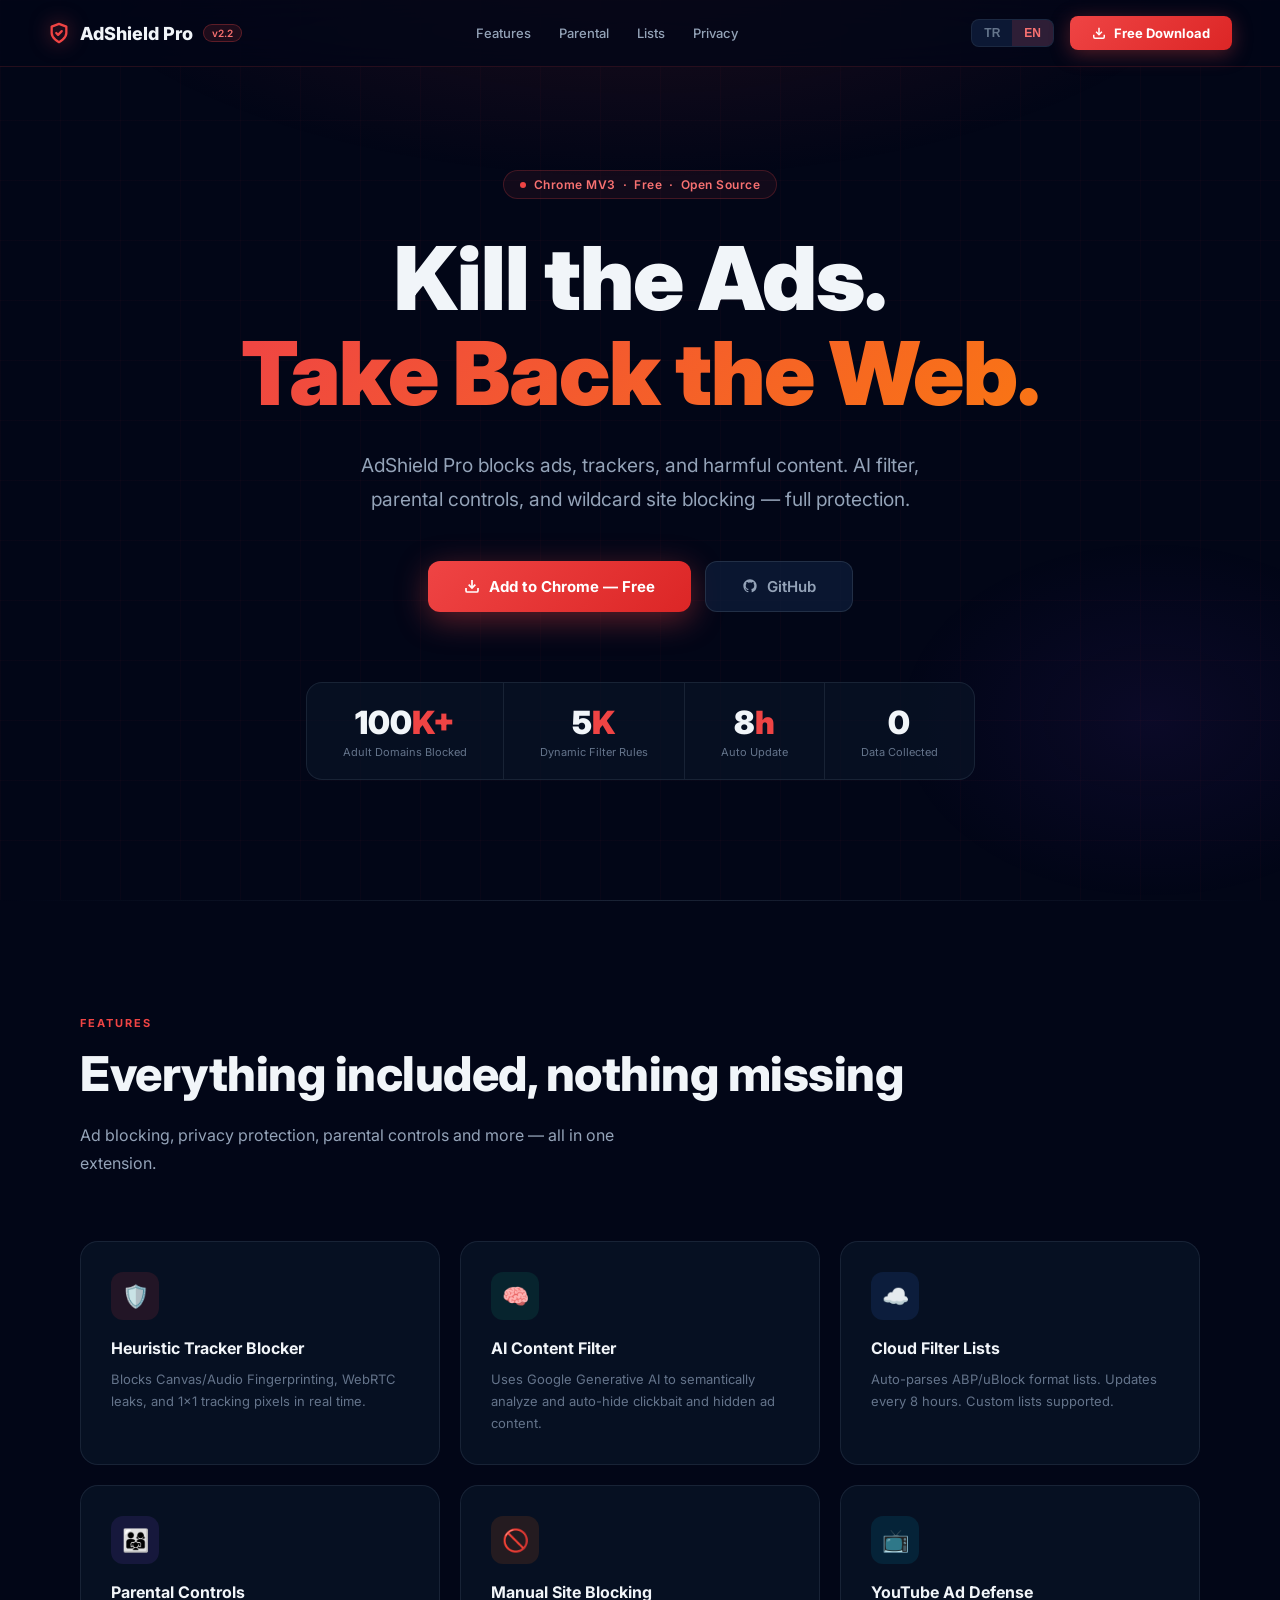
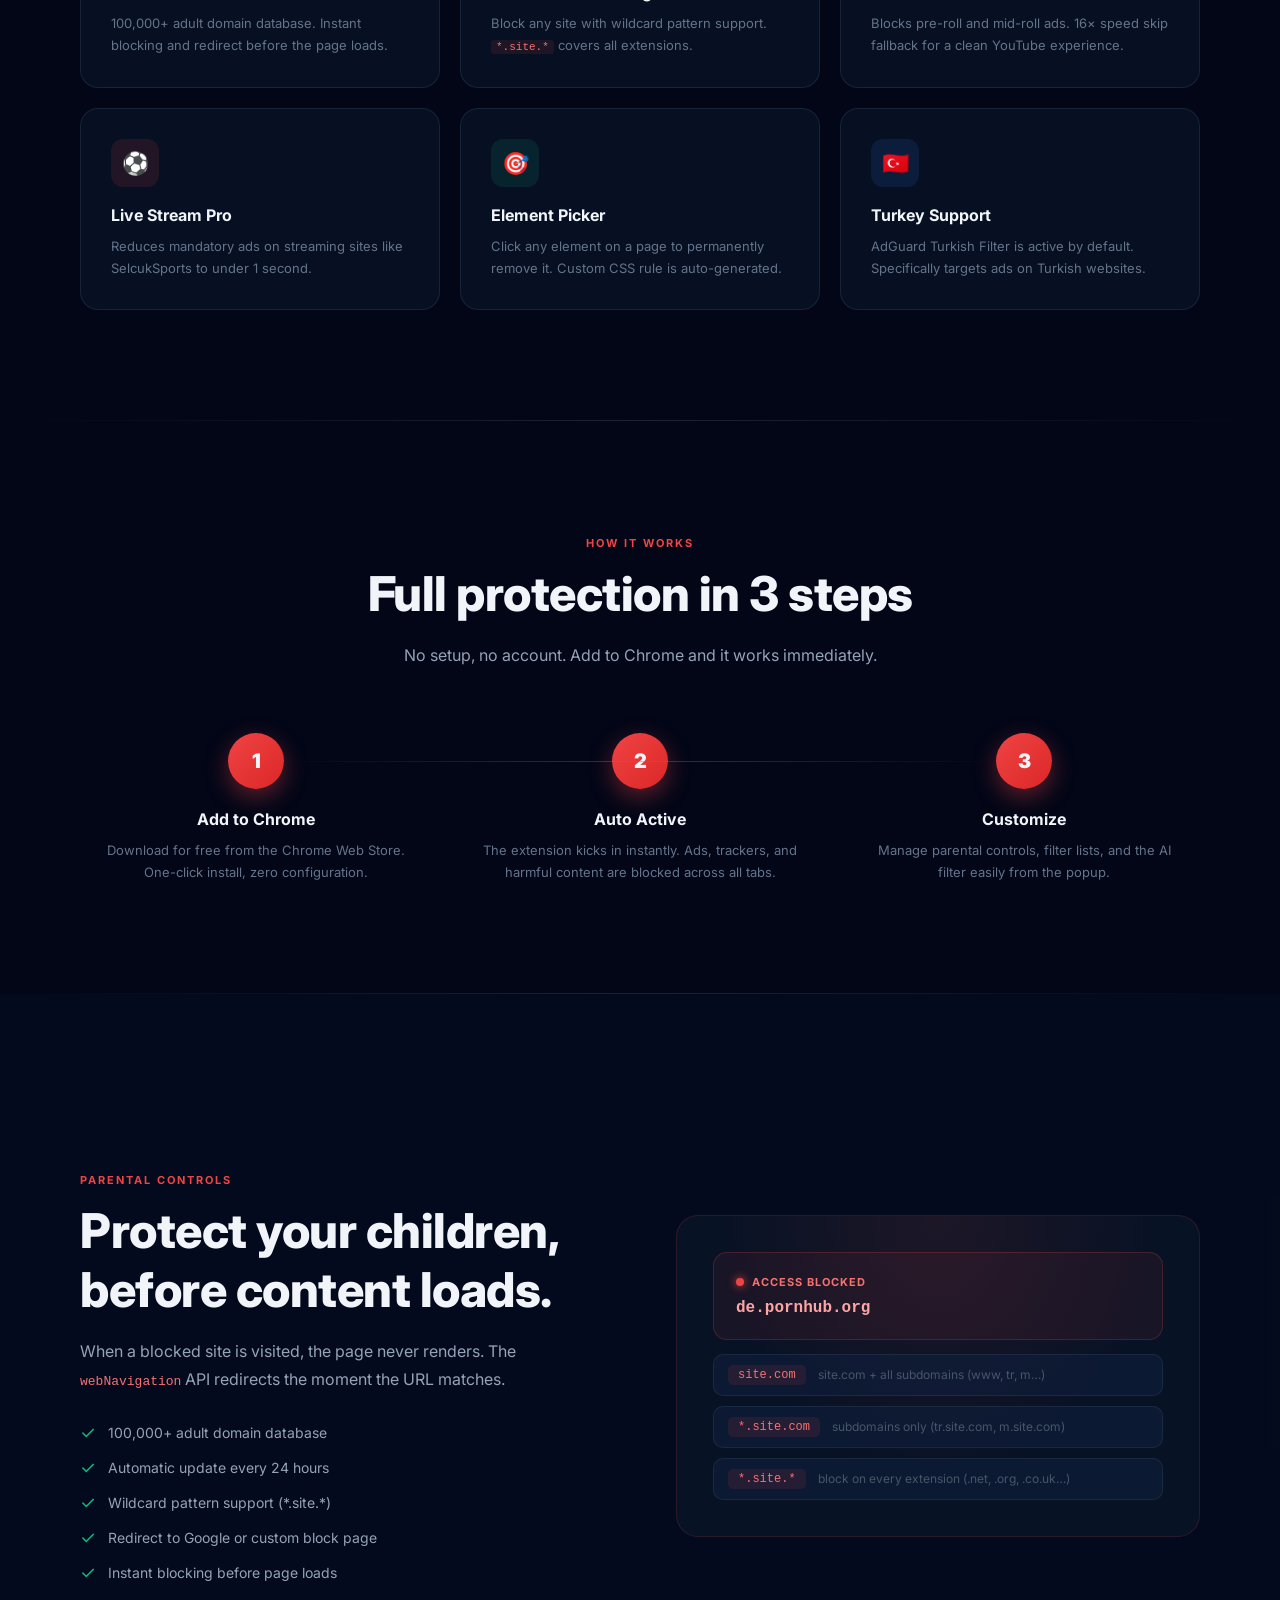
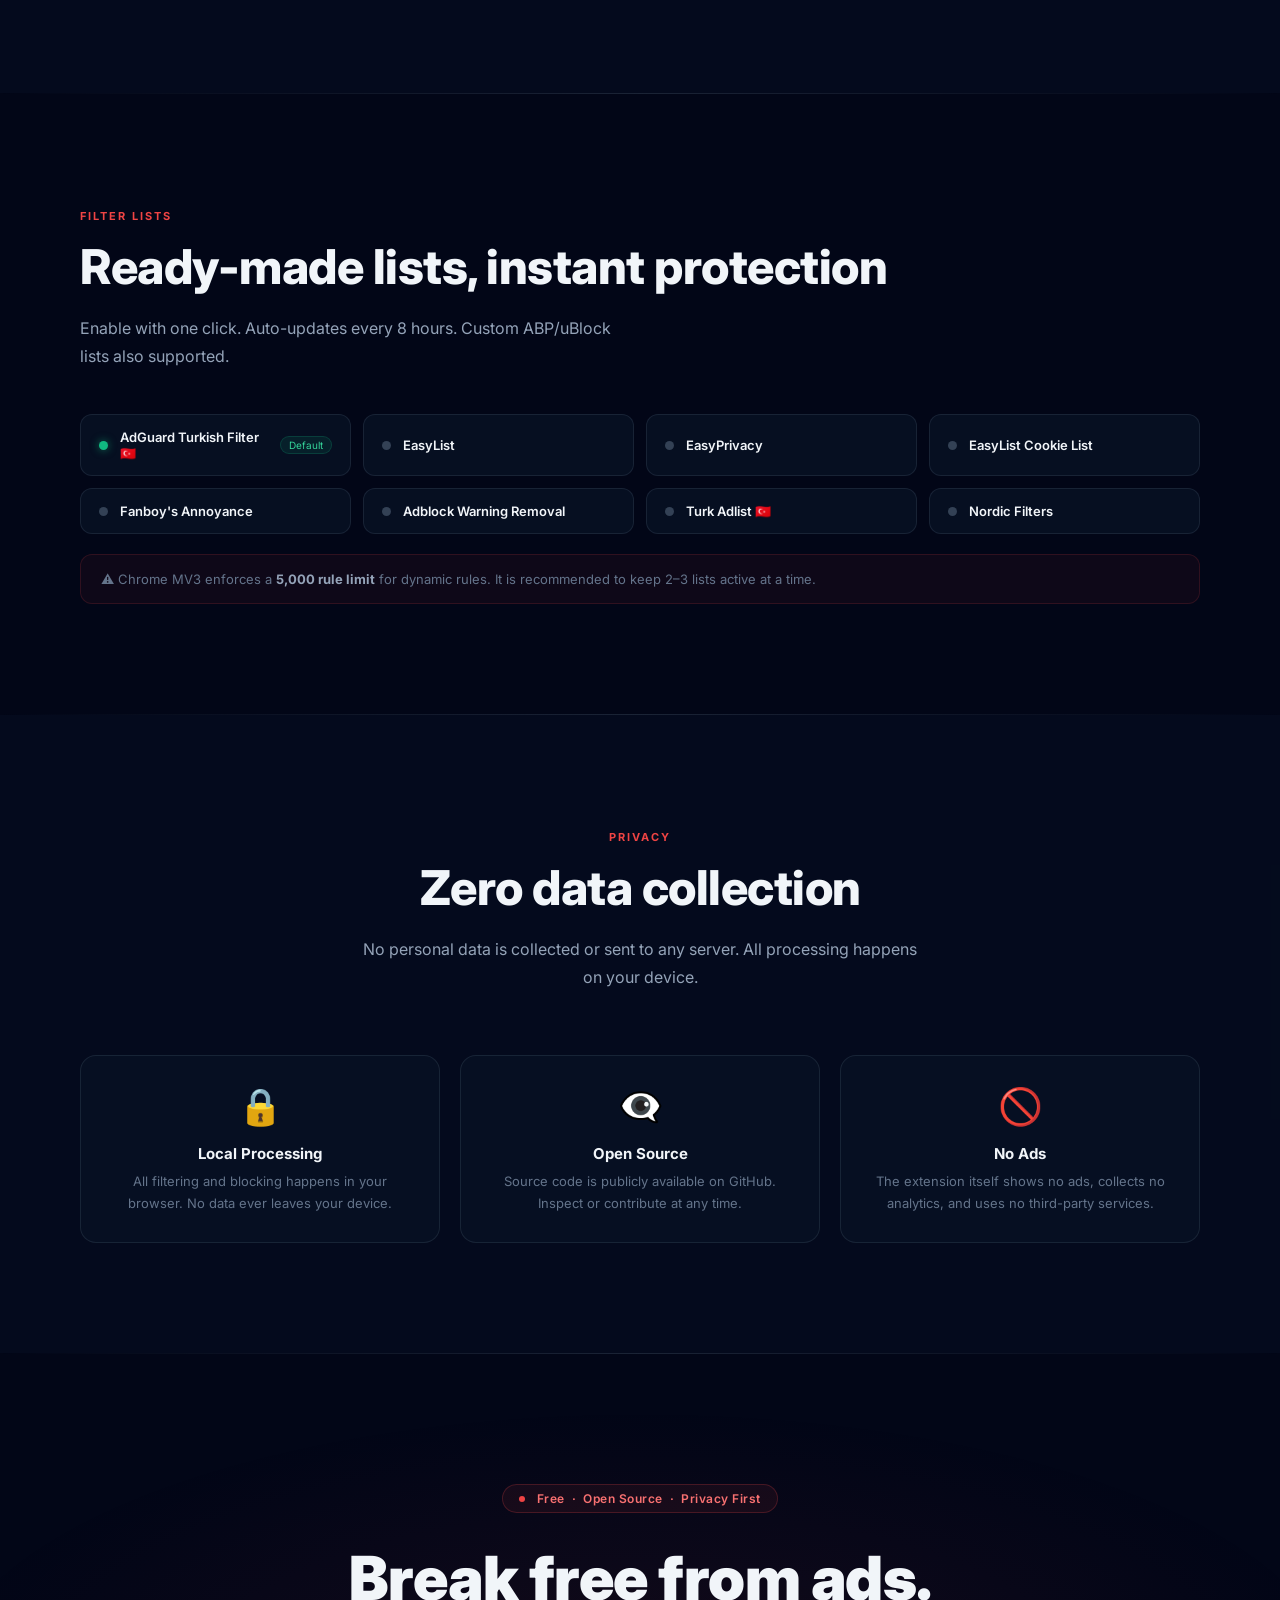
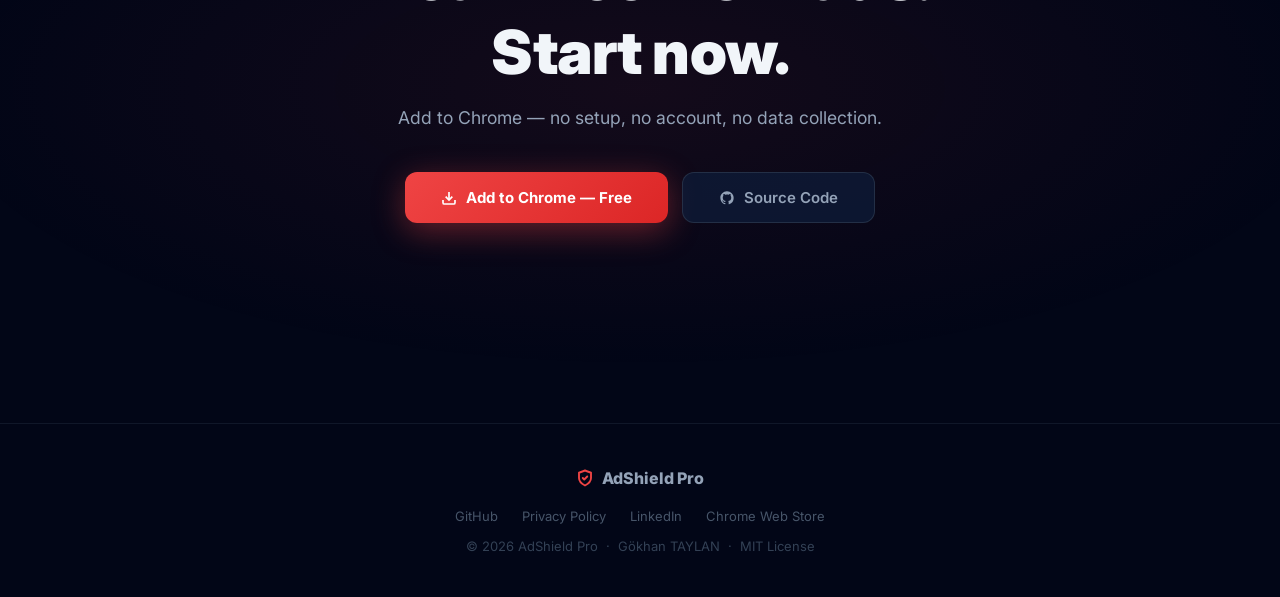
==== commit 424cc8f5: "feat: add TR/EN language toggle to landing page - all text content tagged with data-i18n attributes " ====
--- a/pages/index.html
+++ b/pages/index.html
@@ -10,47 +10,45 @@
   <style>
     *,*::before,*::after{margin:0;padding:0;box-sizing:border-box}
     :root{
-      --red:#ef4444;--red2:#dc2626;--orange:#f97316;
-      --green:#10b981;--blue:#3b82f6;--purple:#8b5cf6;
-      --bg:#020617;--bg2:#0a1628;--bg3:#0f1f3d;
-      --border:rgba(239,68,68,0.15);--border2:rgba(51,65,85,0.4);
+      --red:#ef4444;--red2:#dc2626;--green:#10b981;--blue:#3b82f6;--purple:#8b5cf6;
+      --bg:#020617;--border:rgba(239,68,68,0.15);--border2:rgba(51,65,85,0.4);
       --text:#f1f5f9;--muted:#64748b;--sub:#94a3b8;
     }
     html{scroll-behavior:smooth}
     body{font-family:'Inter',sans-serif;background:var(--bg);color:var(--text);overflow-x:hidden}
     .bg-glow{position:fixed;inset:0;pointer-events:none;z-index:0;
       background:radial-gradient(ellipse 80% 50% at 50% -10%,rgba(239,68,68,0.14) 0%,transparent 60%),
-                radial-gradient(ellipse 40% 40% at 90% 80%,rgba(124,58,237,0.08) 0%,transparent 50%),
-                radial-gradient(ellipse 40% 30% at 10% 60%,rgba(59,130,246,0.05) 0%,transparent 50%)}
+                radial-gradient(ellipse 40% 40% at 90% 80%,rgba(124,58,237,0.08) 0%,transparent 50%)}
     .grid-bg{position:fixed;inset:0;pointer-events:none;z-index:0;
       background-image:linear-gradient(rgba(239,68,68,0.03) 1px,transparent 1px),
                        linear-gradient(90deg,rgba(239,68,68,0.03) 1px,transparent 1px);
       background-size:60px 60px}
-    /* NAV */
-    nav{position:fixed;top:0;left:0;right:0;z-index:100;
-      display:flex;align-items:center;justify-content:space-between;
-      padding:16px 48px;
-      background:rgba(2,6,23,0.75);backdrop-filter:blur(24px);
-      border-bottom:1px solid var(--border)}
+    nav{position:fixed;top:0;left:0;right:0;z-index:100;display:flex;align-items:center;
+      justify-content:space-between;padding:16px 48px;
+      background:rgba(2,6,23,0.75);backdrop-filter:blur(24px);border-bottom:1px solid var(--border)}
     .nav-logo{display:flex;align-items:center;gap:10px;font-weight:800;font-size:18px;text-decoration:none;color:var(--text)}
     .nav-logo svg{filter:drop-shadow(0 0 10px rgba(239,68,68,0.7))}
     .nav-badge{font-size:10px;background:rgba(239,68,68,0.12);border:1px solid rgba(239,68,68,0.3);color:#f87171;padding:2px 8px;border-radius:20px;font-weight:600}
-    .nav-links{display:flex;align-items:center;gap:32px}
+    .nav-right{display:flex;align-items:center;gap:16px}
+    .nav-links{display:flex;align-items:center;gap:28px}
     .nav-links a{color:var(--sub);font-size:13px;font-weight:500;text-decoration:none;transition:color .2s}
     .nav-links a:hover{color:var(--text)}
+    .lang-toggle{display:flex;background:rgba(15,31,61,0.8);border:1px solid var(--border2);
+      border-radius:8px;overflow:hidden}
+    .lang-btn{padding:6px 12px;font-size:12px;font-weight:700;cursor:pointer;border:none;
+      background:transparent;color:var(--muted);transition:all .2s}
+    .lang-btn.active{background:rgba(239,68,68,0.15);color:#f87171}
     .nav-cta{display:inline-flex;align-items:center;gap:8px;
       background:linear-gradient(135deg,var(--red),var(--red2));
       color:#fff;padding:9px 22px;border-radius:8px;font-size:13px;font-weight:700;
       text-decoration:none;transition:all .2s;box-shadow:0 4px 20px rgba(239,68,68,0.35)}
     .nav-cta:hover{transform:translateY(-1px);box-shadow:0 6px 30px rgba(239,68,68,0.5)}
-    /* HERO */
-    .hero{position:relative;z-index:1;min-height:100vh;
-      display:flex;flex-direction:column;align-items:center;justify-content:center;
-      text-align:center;padding:130px 24px 80px}
+    .hero{position:relative;z-index:1;min-height:100vh;display:flex;flex-direction:column;
+      align-items:center;justify-content:center;text-align:center;padding:130px 24px 80px}
     .hero-tag{display:inline-flex;align-items:center;gap:8px;
       background:rgba(239,68,68,0.07);border:1px solid rgba(239,68,68,0.22);
-      color:#f87171;padding:6px 16px;border-radius:20px;
-      font-size:12px;font-weight:600;letter-spacing:.5px;margin-bottom:32px}
+      color:#f87171;padding:6px 16px;border-radius:20px;font-size:12px;font-weight:600;
+      letter-spacing:.5px;margin-bottom:32px}
     .blink{width:6px;height:6px;background:var(--red);border-radius:50%;animation:blink 1.2s ease-in-out infinite}
     @keyframes blink{0%,100%{opacity:1;box-shadow:0 0 6px var(--red)}50%{opacity:.2;box-shadow:none}}
     h1{font-size:clamp(2.8rem,7.5vw,5.5rem);font-weight:900;line-height:1.08;margin-bottom:28px;letter-spacing:-1px}
@@ -61,51 +59,41 @@
     .hero-sub{font-size:clamp(1rem,2vw,1.2rem);color:var(--sub);max-width:580px;line-height:1.75;margin-bottom:44px}
     .hero-btns{display:flex;gap:14px;flex-wrap:wrap;justify-content:center;margin-bottom:70px}
     .btn-primary{display:inline-flex;align-items:center;gap:9px;
-      background:linear-gradient(135deg,var(--red),var(--red2));
-      color:#fff;padding:15px 36px;border-radius:12px;font-size:15px;font-weight:700;
+      background:linear-gradient(135deg,var(--red),var(--red2));color:#fff;
+      padding:15px 36px;border-radius:12px;font-size:15px;font-weight:700;
       text-decoration:none;transition:all .25s;box-shadow:0 8px 32px rgba(239,68,68,0.4)}
     .btn-primary:hover{transform:translateY(-3px);box-shadow:0 14px 44px rgba(239,68,68,0.55)}
     .btn-ghost{display:inline-flex;align-items:center;gap:9px;
       background:rgba(15,31,61,0.7);border:1px solid rgba(51,65,85,0.6);
       color:var(--sub);padding:15px 36px;border-radius:12px;font-size:15px;font-weight:600;
       text-decoration:none;transition:all .25s}
-    .btn-ghost:hover{background:rgba(30,41,59,0.9);color:var(--text);border-color:rgba(100,116,139,0.6)}
-    /* STATS ROW */
+    .btn-ghost:hover{background:rgba(30,41,59,0.9);color:var(--text)}
     .hero-stats{display:flex;gap:0;flex-wrap:wrap;justify-content:center;
-      background:rgba(10,22,40,0.6);border:1px solid var(--border2);border-radius:16px;
-      overflow:hidden}
+      background:rgba(10,22,40,0.6);border:1px solid var(--border2);border-radius:16px;overflow:hidden}
     .stat{text-align:center;padding:20px 36px;border-right:1px solid var(--border2)}
     .stat:last-child{border-right:none}
-    .stat-num{font-size:2rem;font-weight:900;color:var(--text)}
+    .stat-num{font-size:2rem;font-weight:900}
     .stat-num span{color:var(--red)}
-    .stat-label{font-size:11px;color:var(--muted);margin-top:3px;letter-spacing:.3px}
-    /* SECTION */
+    .stat-label{font-size:11px;color:var(--muted);margin-top:3px}
     section{position:relative;z-index:1;padding:110px 24px}
     .container{max-width:1120px;margin:0 auto}
     .section-tag{display:inline-block;font-size:11px;font-weight:700;letter-spacing:2px;
       text-transform:uppercase;color:var(--red);margin-bottom:14px}
     .section-title{font-size:clamp(1.9rem,4vw,3rem);font-weight:800;margin-bottom:18px;letter-spacing:-.5px}
     .section-sub{color:var(--sub);font-size:1rem;line-height:1.75;max-width:560px}
-    /* FEATURES */
     .features-grid{display:grid;grid-template-columns:repeat(3,1fr);gap:20px;margin-top:64px}
     .feat-card{background:rgba(10,22,40,0.65);border:1px solid var(--border2);
       border-radius:18px;padding:30px;transition:all .3s;cursor:default;position:relative;overflow:hidden}
     .feat-card::before{content:'';position:absolute;inset:0;opacity:0;transition:opacity .3s;
       background:radial-gradient(ellipse at 50% 0%,rgba(239,68,68,0.06) 0%,transparent 70%)}
-    .feat-card:hover{border-color:rgba(239,68,68,0.3);transform:translateY(-5px);
-      box-shadow:0 24px 60px rgba(0,0,0,0.45)}
+    .feat-card:hover{border-color:rgba(239,68,68,0.3);transform:translateY(-5px);box-shadow:0 24px 60px rgba(0,0,0,0.45)}
     .feat-card:hover::before{opacity:1}
-    .feat-icon{width:48px;height:48px;border-radius:12px;display:flex;align-items:center;
-      justify-content:center;font-size:22px;margin-bottom:18px}
-    .feat-icon.red{background:rgba(239,68,68,0.12)}
-    .feat-icon.green{background:rgba(16,185,129,0.12)}
-    .feat-icon.blue{background:rgba(59,130,246,0.12)}
-    .feat-icon.purple{background:rgba(139,92,246,0.12)}
-    .feat-icon.orange{background:rgba(249,115,22,0.12)}
-    .feat-icon.cyan{background:rgba(6,182,212,0.12)}
+    .feat-icon{width:48px;height:48px;border-radius:12px;display:flex;align-items:center;justify-content:center;font-size:22px;margin-bottom:18px}
+    .feat-icon.red{background:rgba(239,68,68,0.12)}.feat-icon.green{background:rgba(16,185,129,0.12)}
+    .feat-icon.blue{background:rgba(59,130,246,0.12)}.feat-icon.purple{background:rgba(139,92,246,0.12)}
+    .feat-icon.orange{background:rgba(249,115,22,0.12)}.feat-icon.cyan{background:rgba(6,182,212,0.12)}
     .feat-card h3{font-size:16px;font-weight:700;margin-bottom:10px}
     .feat-card p{font-size:13px;color:var(--muted);line-height:1.7}
-    /* HOW IT WORKS */
     .steps{display:grid;grid-template-columns:repeat(3,1fr);gap:32px;margin-top:64px;position:relative}
     .steps::before{content:'';position:absolute;top:28px;left:calc(16.66% + 16px);
       right:calc(16.66% + 16px);height:1px;
@@ -113,12 +101,10 @@
     .step{text-align:center;padding:0 16px}
     .step-num{width:56px;height:56px;border-radius:50%;
       background:linear-gradient(135deg,var(--red),var(--red2));
-      display:flex;align-items:center;justify-content:center;
-      font-size:20px;font-weight:900;margin:0 auto 20px;
-      box-shadow:0 8px 24px rgba(239,68,68,0.4)}
+      display:flex;align-items:center;justify-content:center;font-size:20px;font-weight:900;
+      margin:0 auto 20px;box-shadow:0 8px 24px rgba(239,68,68,0.4)}
     .step h3{font-size:16px;font-weight:700;margin-bottom:10px}
     .step p{font-size:13px;color:var(--muted);line-height:1.7}
-    /* PARENTAL */
     .parental-wrap{display:grid;grid-template-columns:1fr 1fr;gap:72px;align-items:center;margin-top:64px}
     .parental-visual{background:rgba(10,22,40,0.8);border:1px solid var(--border);
       border-radius:22px;padding:36px;position:relative;overflow:hidden}
@@ -140,11 +126,9 @@
     .check-list{display:flex;flex-direction:column;gap:14px;margin-top:28px}
     .check-item{display:flex;align-items:center;gap:12px;font-size:14px;color:var(--sub)}
     .check-item span.icon{color:var(--green);font-size:18px;flex-shrink:0}
-    /* FILTER LISTS */
     .lists-grid{display:grid;grid-template-columns:repeat(auto-fit,minmax(230px,1fr));gap:12px;margin-top:44px}
-    .list-item{display:flex;align-items:center;gap:12px;
-      background:rgba(10,22,40,0.6);border:1px solid var(--border2);
-      border-radius:12px;padding:14px 18px;transition:border-color .2s}
+    .list-item{display:flex;align-items:center;gap:12px;background:rgba(10,22,40,0.6);
+      border:1px solid var(--border2);border-radius:12px;padding:14px 18px;transition:border-color .2s}
     .list-item:hover{border-color:rgba(100,116,139,0.5)}
     .list-dot{width:9px;height:9px;border-radius:50%;flex-shrink:0}
     .list-dot.on{background:var(--green);box-shadow:0 0 8px rgba(16,185,129,0.6)}
@@ -152,35 +136,28 @@
     .list-name{font-size:13px;font-weight:600;flex:1}
     .list-badge{font-size:10px;background:rgba(16,185,129,0.1);color:#34d399;
       border:1px solid rgba(16,185,129,0.2);padding:2px 8px;border-radius:10px;white-space:nowrap}
-    /* PRIVACY */
     .privacy-grid{display:grid;grid-template-columns:repeat(3,1fr);gap:20px;margin-top:64px}
-    .priv-card{background:rgba(10,22,40,0.5);border:1px solid var(--border2);
-      border-radius:16px;padding:28px;text-align:center}
+    .priv-card{background:rgba(10,22,40,0.5);border:1px solid var(--border2);border-radius:16px;padding:28px;text-align:center}
     .priv-icon{font-size:36px;margin-bottom:16px}
     .priv-card h3{font-size:15px;font-weight:700;margin-bottom:8px}
     .priv-card p{font-size:13px;color:var(--muted);line-height:1.65}
-    /* CTA */
     .cta-section{position:relative;z-index:1;text-align:center;padding:130px 24px;
       background:radial-gradient(ellipse 80% 60% at 50% 50%,rgba(239,68,68,0.08) 0%,transparent 70%)}
     .cta-section h2{font-size:clamp(2.2rem,5vw,3.8rem);font-weight:900;margin-bottom:18px;letter-spacing:-.5px}
     .cta-section p{color:var(--sub);font-size:1.1rem;margin-bottom:44px;max-width:500px;margin-left:auto;margin-right:auto}
-    /* FOOTER */
     footer{position:relative;z-index:1;border-top:1px solid rgba(51,65,85,0.3);
       padding:44px 24px;text-align:center;color:#334155;font-size:13px}
     footer a{color:#475569;text-decoration:none;transition:color .2s}
     footer a:hover{color:var(--sub)}
     .footer-logo{display:flex;align-items:center;justify-content:center;gap:8px;
       font-weight:800;font-size:16px;color:var(--sub);margin-bottom:20px}
-    /* DIVIDER */
     .divider{position:relative;z-index:1;height:1px;
       background:linear-gradient(90deg,transparent,rgba(51,65,85,0.5),transparent)}
-    /* RESPONSIVE */
     @media(max-width:900px){
       nav{padding:14px 20px}
       .nav-links{display:none}
       .features-grid{grid-template-columns:1fr 1fr}
-      .steps{grid-template-columns:1fr}
-      .steps::before{display:none}
+      .steps{grid-template-columns:1fr}.steps::before{display:none}
       .parental-wrap{grid-template-columns:1fr}
       .privacy-grid{grid-template-columns:1fr 1fr}
     }
@@ -191,7 +168,6 @@
       .stat{border-right:none;border-bottom:1px solid var(--border2)}
       .stat:last-child{border-bottom:none}
     }
-    /* SCROLL REVEAL */
     .reveal{opacity:0;transform:translateY(28px);transition:opacity .6s ease,transform .6s ease}
     .reveal.visible{opacity:1;transform:none}
   </style>
@@ -200,37 +176,40 @@
 <div class="bg-glow"></div>
 <div class="grid-bg"></div>
 
-<!-- NAV -->
 <nav>
   <a href="#" class="nav-logo">
     <svg viewBox="0 0 24 24" width="22" height="22" fill="none" stroke="#ef4444" stroke-width="2.5" stroke-linecap="round" stroke-linejoin="round">
       <path d="M12 22s8-4 8-10V5l-8-3-8 3v7c0 6 8 10 8 10z"/>
       <path d="M9 12l2 2 4-4"/>
     </svg>
-    AdShield Pro
-    <span class="nav-badge">v2.2</span>
+    AdShield Pro <span class="nav-badge">v2.2</span>
   </a>
   <div class="nav-links">
-    <a href="#features">Özellikler</a>
-    <a href="#parental">Ebeveyn</a>
-    <a href="#lists">Listeler</a>
-    <a href="#privacy">Gizlilik</a>
-  </div>
-  <a href="https://chrome.google.com/webstore" class="nav-cta" target="_blank">
-    <svg viewBox="0 0 24 24" width="14" height="14" fill="none" stroke="currentColor" stroke-width="2.5"><path d="M21 15v4a2 2 0 01-2 2H5a2 2 0 01-2-2v-4"/><polyline points="7 10 12 15 17 10"/><line x1="12" y1="15" x2="12" y2="3"/></svg>
-    Ücretsiz İndir
-  </a>
+    <a href="#features" data-i18n="nav_features">Özellikler</a>
+    <a href="#parental" data-i18n="nav_parental">Ebeveyn</a>
+    <a href="#lists" data-i18n="nav_lists">Listeler</a>
+    <a href="#privacy" data-i18n="nav_privacy">Gizlilik</a>
+  </div>
+  <div class="nav-right">
+    <div class="lang-toggle">
+      <button class="lang-btn active" onclick="setLang('tr')">TR</button>
+      <button class="lang-btn" onclick="setLang('en')">EN</button>
+    </div>
+    <a href="https://chrome.google.com/webstore" class="nav-cta" target="_blank">
+      <svg viewBox="0 0 24 24" width="14" height="14" fill="none" stroke="currentColor" stroke-width="2.5"><path d="M21 15v4a2 2 0 01-2 2H5a2 2 0 01-2-2v-4"/><polyline points="7 10 12 15 17 10"/><line x1="12" y1="15" x2="12" y2="3"/></svg>
+      <span data-i18n="nav_cta">Ücretsiz İndir</span>
+    </a>
+  </div>
 </nav>
 
-<!-- HERO -->
 <div class="hero">
-  <div class="hero-tag"><div class="blink"></div> Chrome MV3 &nbsp;·&nbsp; Ücretsiz &nbsp;·&nbsp; Açık Kaynak</div>
-  <h1>Reklamları Sil.<br/><span class="grad">İnterneti Geri Al.</span></h1>
-  <p class="hero-sub">AdShield Pro, reklamları, takipçileri ve zararlı içerikleri engeller. AI filtresi, ebeveyn kontrolü ve wildcard site engelleme ile tam koruma.</p>
+  <div class="hero-tag"><div class="blink"></div> <span data-i18n="hero_tag">Chrome MV3 &nbsp;·&nbsp; Ücretsiz &nbsp;·&nbsp; Açık Kaynak</span></div>
+  <h1 data-i18n="hero_h1">Reklamları Sil.<br/><span class="grad">İnterneti Geri Al.</span></h1>
+  <p class="hero-sub" data-i18n="hero_sub">AdShield Pro, reklamları, takipçileri ve zararlı içerikleri engeller. AI filtresi, ebeveyn kontrolü ve wildcard site engelleme ile tam koruma.</p>
   <div class="hero-btns">
     <a href="https://chrome.google.com/webstore" class="btn-primary" target="_blank">
       <svg viewBox="0 0 24 24" width="16" height="16" fill="none" stroke="currentColor" stroke-width="2.5"><path d="M21 15v4a2 2 0 01-2 2H5a2 2 0 01-2-2v-4"/><polyline points="7 10 12 15 17 10"/><line x1="12" y1="15" x2="12" y2="3"/></svg>
-      Chrome'a Ekle — Ücretsiz
+      <span data-i18n="btn_install">Chrome'a Ekle — Ücretsiz</span>
     </a>
     <a href="https://github.com/gkhantyln/AdShieldPro" class="btn-ghost" target="_blank">
       <svg viewBox="0 0 24 24" width="16" height="16" fill="currentColor"><path d="M12 2C6.477 2 2 6.484 2 12.017c0 4.425 2.865 8.18 6.839 9.504.5.092.682-.217.682-.483 0-.237-.008-.868-.013-1.703-2.782.605-3.369-1.343-3.369-1.343-.454-1.158-1.11-1.466-1.11-1.466-.908-.62.069-.608.069-.608 1.003.07 1.531 1.032 1.531 1.032.892 1.53 2.341 1.088 2.91.832.092-.647.35-1.088.636-1.338-2.22-.253-4.555-1.113-4.555-4.951 0-1.093.39-1.988 1.029-2.688-.103-.253-.446-1.272.098-2.65 0 0 .84-.27 2.75 1.026A9.564 9.564 0 0112 6.844c.85.004 1.705.115 2.504.337 1.909-1.296 2.747-1.027 2.747-1.027.546 1.379.202 2.398.1 2.651.64.7 1.028 1.595 1.028 2.688 0 3.848-2.339 4.695-4.566 4.943.359.309.678.92.678 1.855 0 1.338-.012 2.419-.012 2.747 0 .268.18.58.688.482A10.019 10.019 0 0022 12.017C22 6.484 17.522 2 12 2z"/></svg>
@@ -238,142 +217,79 @@
     </a>
   </div>
   <div class="hero-stats">
-    <div class="stat"><div class="stat-num">100<span>K+</span></div><div class="stat-label">Yetişkin Domain Engeli</div></div>
-    <div class="stat"><div class="stat-num">5<span>K</span></div><div class="stat-label">Dinamik Filtre Kuralı</div></div>
-    <div class="stat"><div class="stat-num">8<span>sa</span></div><div class="stat-label">Otomatik Güncelleme</div></div>
-    <div class="stat"><div class="stat-num">0</div><div class="stat-label">Veri Toplama</div></div>
+    <div class="stat"><div class="stat-num">100<span>K+</span></div><div class="stat-label" data-i18n="stat1">Yetişkin Domain Engeli</div></div>
+    <div class="stat"><div class="stat-num">5<span>K</span></div><div class="stat-label" data-i18n="stat2">Dinamik Filtre Kuralı</div></div>
+    <div class="stat"><div class="stat-num">8<span data-i18n="stat3_unit">sa</span></div><div class="stat-label" data-i18n="stat3">Otomatik Güncelleme</div></div>
+    <div class="stat"><div class="stat-num">0</div><div class="stat-label" data-i18n="stat4">Veri Toplama</div></div>
   </div>
 </div>
 
 <div class="divider"></div>
 
-<!-- FEATURES -->
 <section id="features">
   <div class="container">
     <div class="reveal">
-      <div class="section-tag">ÖZELLİKLER</div>
-      <h2 class="section-title">Her şey dahil, hiçbir şey eksik</h2>
-      <p class="section-sub">Tek bir eklenti ile reklam engelleme, gizlilik koruması, ebeveyn kontrolü ve daha fazlası.</p>
+      <div class="section-tag" data-i18n="sec_features_tag">ÖZELLİKLER</div>
+      <h2 class="section-title" data-i18n="sec_features_title">Her şey dahil, hiçbir şey eksik</h2>
+      <p class="section-sub" data-i18n="sec_features_sub">Tek bir eklenti ile reklam engelleme, gizlilik koruması, ebeveyn kontrolü ve daha fazlası.</p>
     </div>
     <div class="features-grid">
-      <div class="feat-card reveal">
-        <div class="feat-icon red">🛡️</div>
-        <h3>Heuristik Takip Engeli</h3>
-        <p>Canvas/Audio Fingerprinting, WebRTC leak ve 1×1 tracking pixel'leri gerçek zamanlı olarak engeller.</p>
-      </div>
-      <div class="feat-card reveal">
-        <div class="feat-icon green">🧠</div>
-        <h3>AI İçerik Filtresi</h3>
-        <p>Google Generative AI ile clickbait ve gizli reklam içeriklerini semantik olarak analiz eder, otomatik gizler.</p>
-      </div>
-      <div class="feat-card reveal">
-        <div class="feat-icon blue">☁️</div>
-        <h3>Bulut Filtre Listeleri</h3>
-        <p>ABP/uBlock formatındaki listeleri otomatik parse eder. 8 saatte bir güncellenir. Özel liste eklenebilir.</p>
-      </div>
-      <div class="feat-card reveal">
-        <div class="feat-icon purple">👨‍👩‍👧</div>
-        <h3>Ebeveyn Kontrolü</h3>
-        <p>100.000+ alan adı içeren yetişkin içerik veritabanı. Sayfa yüklenmeden anında engelleme ve yönlendirme.</p>
-      </div>
-      <div class="feat-card reveal">
-        <div class="feat-icon orange">🚫</div>
-        <h3>Manuel Site Engelleme</h3>
-        <p>Wildcard pattern desteği ile istediğiniz siteleri engelleyin. <code style="font-size:11px;color:#f87171;background:rgba(239,68,68,0.1);padding:1px 5px;border-radius:3px">*.site.*</code> formatı tüm uzantıları kapsar.</p>
-      </div>
-      <div class="feat-card reveal">
-        <div class="feat-icon cyan">📺</div>
-        <h3>YouTube Reklam Savunması</h3>
-        <p>Pre-roll ve mid-roll reklamları engeller. 16× hız atlama fallback ile YouTube deneyimini temizler.</p>
-      </div>
-      <div class="feat-card reveal">
-        <div class="feat-icon red">⚽</div>
-        <h3>Canlı Yayın Pro</h3>
-        <p>SelcukSports gibi yayın sitelerindeki zorunlu reklamları 1 saniyenin altına indirir.</p>
-      </div>
-      <div class="feat-card reveal">
-        <div class="feat-icon green">🎯</div>
-        <h3>Element Seçici</h3>
-        <p>Sayfadan herhangi bir elementi tıklayarak kalıcı olarak kaldırın. Özel CSS kuralı otomatik oluşturulur.</p>
-      </div>
-      <div class="feat-card reveal">
-        <div class="feat-icon blue">🇹🇷</div>
-        <h3>Türkiye Desteği</h3>
-        <p>AdGuard Turkish Filter varsayılan olarak aktif. Türk sitelerdeki reklamları özel olarak hedefler.</p>
-      </div>
+      <div class="feat-card reveal"><div class="feat-icon red">🛡️</div><h3 data-i18n="f1_title">Heuristik Takip Engeli</h3><p data-i18n="f1_desc">Canvas/Audio Fingerprinting, WebRTC leak ve 1×1 tracking pixel'leri gerçek zamanlı olarak engeller.</p></div>
+      <div class="feat-card reveal"><div class="feat-icon green">🧠</div><h3 data-i18n="f2_title">AI İçerik Filtresi</h3><p data-i18n="f2_desc">Google Generative AI ile clickbait ve gizli reklam içeriklerini semantik olarak analiz eder, otomatik gizler.</p></div>
+      <div class="feat-card reveal"><div class="feat-icon blue">☁️</div><h3 data-i18n="f3_title">Bulut Filtre Listeleri</h3><p data-i18n="f3_desc">ABP/uBlock formatındaki listeleri otomatik parse eder. 8 saatte bir güncellenir. Özel liste eklenebilir.</p></div>
+      <div class="feat-card reveal"><div class="feat-icon purple">👨‍👩‍👧</div><h3 data-i18n="f4_title">Ebeveyn Kontrolü</h3><p data-i18n="f4_desc">100.000+ alan adı içeren yetişkin içerik veritabanı. Sayfa yüklenmeden anında engelleme ve yönlendirme.</p></div>
+      <div class="feat-card reveal"><div class="feat-icon orange">🚫</div><h3 data-i18n="f5_title">Manuel Site Engelleme</h3><p data-i18n="f5_desc">Wildcard pattern desteği ile istediğiniz siteleri engelleyin. <code style="font-size:11px;color:#f87171;background:rgba(239,68,68,0.1);padding:1px 5px;border-radius:3px">*.site.*</code> formatı tüm uzantıları kapsar.</p></div>
+      <div class="feat-card reveal"><div class="feat-icon cyan">📺</div><h3 data-i18n="f6_title">YouTube Reklam Savunması</h3><p data-i18n="f6_desc">Pre-roll ve mid-roll reklamları engeller. 16× hız atlama fallback ile YouTube deneyimini temizler.</p></div>
+      <div class="feat-card reveal"><div class="feat-icon red">⚽</div><h3 data-i18n="f7_title">Canlı Yayın Pro</h3><p data-i18n="f7_desc">SelcukSports gibi yayın sitelerindeki zorunlu reklamları 1 saniyenin altına indirir.</p></div>
+      <div class="feat-card reveal"><div class="feat-icon green">🎯</div><h3 data-i18n="f8_title">Element Seçici</h3><p data-i18n="f8_desc">Sayfadan herhangi bir elementi tıklayarak kalıcı olarak kaldırın. Özel CSS kuralı otomatik oluşturulur.</p></div>
+      <div class="feat-card reveal"><div class="feat-icon blue">🇹🇷</div><h3 data-i18n="f9_title">Türkiye Desteği</h3><p data-i18n="f9_desc">AdGuard Turkish Filter varsayılan olarak aktif. Türk sitelerdeki reklamları özel olarak hedefler.</p></div>
     </div>
   </div>
 </section>
 
 <div class="divider"></div>
 
-<!-- HOW IT WORKS -->
 <section>
   <div class="container">
     <div class="reveal" style="text-align:center">
-      <div class="section-tag">NASIL ÇALIŞIR</div>
-      <h2 class="section-title">3 adımda tam koruma</h2>
-      <p class="section-sub" style="margin:0 auto">Kurulum yok, hesap yok. Chrome'a ekleyin ve hemen çalışmaya başlasın.</p>
+      <div class="section-tag" data-i18n="sec_how_tag">NASIL ÇALIŞIR</div>
+      <h2 class="section-title" data-i18n="sec_how_title">3 adımda tam koruma</h2>
+      <p class="section-sub" style="margin:0 auto" data-i18n="sec_how_sub">Kurulum yok, hesap yok. Chrome'a ekleyin ve hemen çalışmaya başlasın.</p>
     </div>
     <div class="steps">
-      <div class="step reveal">
-        <div class="step-num">1</div>
-        <h3>Chrome'a Ekle</h3>
-        <p>Chrome Web Store'dan ücretsiz olarak indirin. Tek tıkla kurulum, sıfır yapılandırma.</p>
-      </div>
-      <div class="step reveal">
-        <div class="step-num">2</div>
-        <h3>Otomatik Aktif</h3>
-        <p>Eklenti anında devreye girer. Tüm sekmelerde reklamlar, takipçiler ve zararlı içerikler engellenir.</p>
-      </div>
-      <div class="step reveal">
-        <div class="step-num">3</div>
-        <h3>Özelleştir</h3>
-        <p>Ebeveyn kontrolü, filtre listeleri ve AI filtresini popup üzerinden kolayca yönetin.</p>
-      </div>
+      <div class="step reveal"><div class="step-num">1</div><h3 data-i18n="step1_title">Chrome'a Ekle</h3><p data-i18n="step1_desc">Chrome Web Store'dan ücretsiz olarak indirin. Tek tıkla kurulum, sıfır yapılandırma.</p></div>
+      <div class="step reveal"><div class="step-num">2</div><h3 data-i18n="step2_title">Otomatik Aktif</h3><p data-i18n="step2_desc">Eklenti anında devreye girer. Tüm sekmelerde reklamlar, takipçiler ve zararlı içerikler engellenir.</p></div>
+      <div class="step reveal"><div class="step-num">3</div><h3 data-i18n="step3_title">Özelleştir</h3><p data-i18n="step3_desc">Ebeveyn kontrolü, filtre listeleri ve AI filtresini popup üzerinden kolayca yönetin.</p></div>
     </div>
   </div>
 </section>
 
 <div class="divider"></div>
 
-<!-- PARENTAL -->
 <section id="parental" style="background:rgba(10,22,40,0.35)">
   <div class="container">
     <div class="parental-wrap">
       <div class="reveal">
-        <div class="section-tag">EBEVEYN KONTROLÜ</div>
-        <h2 class="section-title">Çocuklarınızı koruyun,<br/>içerik görünmeden.</h2>
-        <p class="section-sub" style="margin-bottom:0">Engellenen siteye gidildiğinde sayfa içeriği hiç yüklenmez. <code style="color:#f87171;font-size:13px">webNavigation</code> API'si ile URL eşleştiği anda yönlendirme yapılır.</p>
+        <div class="section-tag" data-i18n="sec_parental_tag">EBEVEYN KONTROLÜ</div>
+        <h2 class="section-title" data-i18n="sec_parental_title">Çocuklarınızı koruyun,<br/>içerik görünmeden.</h2>
+        <p class="section-sub" style="margin-bottom:0" data-i18n="sec_parental_sub">Engellenen siteye gidildiğinde sayfa içeriği hiç yüklenmez. <code style="color:#f87171;font-size:13px">webNavigation</code> API'si ile URL eşleştiği anda yönlendirme yapılır.</p>
         <div class="check-list">
-          <div class="check-item"><span class="icon">✓</span> 100.000+ yetişkin domain veritabanı</div>
-          <div class="check-item"><span class="icon">✓</span> 24 saatte bir otomatik güncelleme</div>
-          <div class="check-item"><span class="icon">✓</span> Wildcard pattern desteği (*.site.*)</div>
-          <div class="check-item"><span class="icon">✓</span> Google veya özel engel sayfasına yönlendirme</div>
-          <div class="check-item"><span class="icon">✓</span> Sayfa yüklenmeden anında engelleme</div>
+          <div class="check-item"><span class="icon">✓</span><span data-i18n="p1">100.000+ yetişkin domain veritabanı</span></div>
+          <div class="check-item"><span class="icon">✓</span><span data-i18n="p2">24 saatte bir otomatik güncelleme</span></div>
+          <div class="check-item"><span class="icon">✓</span><span data-i18n="p3">Wildcard pattern desteği (*.site.*)</span></div>
+          <div class="check-item"><span class="icon">✓</span><span data-i18n="p4">Google veya özel engel sayfasına yönlendirme</span></div>
+          <div class="check-item"><span class="icon">✓</span><span data-i18n="p5">Sayfa yüklenmeden anında engelleme</span></div>
         </div>
       </div>
       <div class="parental-visual reveal">
         <div class="block-demo">
-          <div class="block-demo-header">
-            <div class="block-dot"></div>
-            <span class="block-demo-title">ERİŞİM ENGELLENDİ</span>
-          </div>
+          <div class="block-demo-header"><div class="block-dot"></div><span class="block-demo-title" data-i18n="blocked_title">ERİŞİM ENGELLENDİ</span></div>
           <div class="block-demo-domain">de.pornhub.org</div>
         </div>
         <div class="pattern-list">
-          <div class="pattern-item">
-            <span class="pattern-code">site.com</span>
-            <span class="pattern-desc">site.com + tüm subdomainler (www, tr, m…)</span>
-          </div>
-          <div class="pattern-item">
-            <span class="pattern-code">*.site.com</span>
-            <span class="pattern-desc">sadece subdomainler (tr.site.com, m.site.com)</span>
-          </div>
-          <div class="pattern-item">
-            <span class="pattern-code">*.site.*</span>
-            <span class="pattern-desc">her uzantıda engelle (.net, .org, .co.uk…)</span>
-          </div>
+          <div class="pattern-item"><span class="pattern-code">site.com</span><span class="pattern-desc" data-i18n="pat1">site.com + tüm subdomainler (www, tr, m…)</span></div>
+          <div class="pattern-item"><span class="pattern-code">*.site.com</span><span class="pattern-desc" data-i18n="pat2">sadece subdomainler (tr.site.com, m.site.com)</span></div>
+          <div class="pattern-item"><span class="pattern-code">*.site.*</span><span class="pattern-desc" data-i18n="pat3">her uzantıda engelle (.net, .org, .co.uk…)</span></div>
         </div>
       </div>
     </div>
@@ -382,16 +298,15 @@
 
 <div class="divider"></div>
 
-<!-- FILTER LISTS -->
 <section id="lists">
   <div class="container">
     <div class="reveal">
-      <div class="section-tag">FİLTRE LİSTELERİ</div>
-      <h2 class="section-title">Hazır listeler, anında koruma</h2>
-      <p class="section-sub">Tek tıkla aktif edin. 8 saatte bir otomatik güncellenir. Özel ABP/uBlock listesi de ekleyebilirsiniz.</p>
+      <div class="section-tag" data-i18n="sec_lists_tag">FİLTRE LİSTELERİ</div>
+      <h2 class="section-title" data-i18n="sec_lists_title">Hazır listeler, anında koruma</h2>
+      <p class="section-sub" data-i18n="sec_lists_sub">Tek tıkla aktif edin. 8 saatte bir otomatik güncellenir. Özel ABP/uBlock listesi de ekleyebilirsiniz.</p>
     </div>
     <div class="lists-grid reveal">
-      <div class="list-item"><div class="list-dot on"></div><span class="list-name">AdGuard Turkish Filter 🇹🇷</span><span class="list-badge">Varsayılan</span></div>
+      <div class="list-item"><div class="list-dot on"></div><span class="list-name">AdGuard Turkish Filter 🇹🇷</span><span class="list-badge" data-i18n="default_badge">Varsayılan</span></div>
       <div class="list-item"><div class="list-dot off"></div><span class="list-name">EasyList</span></div>
       <div class="list-item"><div class="list-dot off"></div><span class="list-name">EasyPrivacy</span></div>
       <div class="list-item"><div class="list-dot off"></div><span class="list-name">EasyList Cookie List</span></div>
@@ -401,65 +316,50 @@
       <div class="list-item"><div class="list-dot off"></div><span class="list-name">Nordic Filters</span></div>
     </div>
     <div class="reveal" style="margin-top:20px;padding:16px 20px;background:rgba(239,68,68,0.05);border:1px solid rgba(239,68,68,0.15);border-radius:12px;font-size:13px;color:var(--muted)">
-      ⚠️ Chrome MV3, dynamic rules için <strong style="color:var(--sub)">5.000 kural limiti</strong> uygular. Aynı anda 2–3 liste açmanız önerilir.
+      <span data-i18n="lists_warning">⚠️ Chrome MV3, dynamic rules için <strong style="color:var(--sub)">5.000 kural limiti</strong> uygular. Aynı anda 2–3 liste açmanız önerilir.</span>
     </div>
   </div>
 </section>
 
 <div class="divider"></div>
 
-<!-- PRIVACY -->
 <section id="privacy" style="background:rgba(10,22,40,0.35)">
   <div class="container">
     <div class="reveal" style="text-align:center">
-      <div class="section-tag">GİZLİLİK</div>
-      <h2 class="section-title">Sıfır veri toplama</h2>
-      <p class="section-sub" style="margin:0 auto">Hiçbir kişisel veri toplanmaz, sunucuya gönderilmez. Tüm işlemler cihazınızda gerçekleşir.</p>
+      <div class="section-tag" data-i18n="sec_priv_tag">GİZLİLİK</div>
+      <h2 class="section-title" data-i18n="sec_priv_title">Sıfır veri toplama</h2>
+      <p class="section-sub" style="margin:0 auto" data-i18n="sec_priv_sub">Hiçbir kişisel veri toplanmaz, sunucuya gönderilmez. Tüm işlemler cihazınızda gerçekleşir.</p>
     </div>
     <div class="privacy-grid">
-      <div class="priv-card reveal">
-        <div class="priv-icon">🔒</div>
-        <h3>Yerel İşlem</h3>
-        <p>Tüm filtreleme ve engelleme işlemleri tarayıcınızda gerçekleşir. Hiçbir veri dışarı çıkmaz.</p>
-      </div>
-      <div class="priv-card reveal">
-        <div class="priv-icon">👁️‍🗨️</div>
-        <h3>Açık Kaynak</h3>
-        <p>Kaynak kodu GitHub'da herkese açık. İstediğiniz zaman inceleyebilir, katkıda bulunabilirsiniz.</p>
-      </div>
-      <div class="priv-card reveal">
-        <div class="priv-icon">🚫</div>
-        <h3>Reklam Yok</h3>
-        <p>Eklentinin kendisi reklam göstermez, analitik toplamaz, üçüncü taraf servis kullanmaz.</p>
-      </div>
+      <div class="priv-card reveal"><div class="priv-icon">🔒</div><h3 data-i18n="priv1_title">Yerel İşlem</h3><p data-i18n="priv1_desc">Tüm filtreleme ve engelleme işlemleri tarayıcınızda gerçekleşir. Hiçbir veri dışarı çıkmaz.</p></div>
+      <div class="priv-card reveal"><div class="priv-icon">👁️‍🗨️</div><h3 data-i18n="priv2_title">Açık Kaynak</h3><p data-i18n="priv2_desc">Kaynak kodu GitHub'da herkese açık. İstediğiniz zaman inceleyebilir, katkıda bulunabilirsiniz.</p></div>
+      <div class="priv-card reveal"><div class="priv-icon">🚫</div><h3 data-i18n="priv3_title">Reklam Yok</h3><p data-i18n="priv3_desc">Eklentinin kendisi reklam göstermez, analitik toplamaz, üçüncü taraf servis kullanmaz.</p></div>
     </div>
   </div>
 </section>
 
 <div class="divider"></div>
 
-<!-- CTA -->
 <div class="cta-section">
   <div class="container">
     <div class="reveal">
-      <div class="hero-tag" style="display:inline-flex;margin-bottom:28px"><div class="blink"></div> Ücretsiz &nbsp;·&nbsp; Açık Kaynak &nbsp;·&nbsp; Gizlilik Odaklı</div>
-      <h2>Reklamlardan kurtulun.<br/><span class="grad">Şimdi başlayın.</span></h2>
-      <p>Chrome'a ekleyin, kurulum yok, hesap yok, veri toplama yok.</p>
+      <div class="hero-tag" style="display:inline-flex;margin-bottom:28px"><div class="blink"></div><span data-i18n="cta_tag">&nbsp;Ücretsiz &nbsp;·&nbsp; Açık Kaynak &nbsp;·&nbsp; Gizlilik Odaklı</span></div>
+      <h2 data-i18n="cta_title">Reklamlardan kurtulun.<br/><span class="grad">Şimdi başlayın.</span></h2>
+      <p data-i18n="cta_sub">Chrome'a ekleyin, kurulum yok, hesap yok, veri toplama yok.</p>
       <div class="hero-btns" style="justify-content:center">
         <a href="https://chrome.google.com/webstore" class="btn-primary" target="_blank">
           <svg viewBox="0 0 24 24" width="16" height="16" fill="none" stroke="currentColor" stroke-width="2.5"><path d="M21 15v4a2 2 0 01-2 2H5a2 2 0 01-2-2v-4"/><polyline points="7 10 12 15 17 10"/><line x1="12" y1="15" x2="12" y2="3"/></svg>
-          Chrome'a Ekle — Ücretsiz
+          <span data-i18n="btn_install">Chrome'a Ekle — Ücretsiz</span>
         </a>
         <a href="https://github.com/gkhantyln/AdShieldPro" class="btn-ghost" target="_blank">
           <svg viewBox="0 0 24 24" width="16" height="16" fill="currentColor"><path d="M12 2C6.477 2 2 6.484 2 12.017c0 4.425 2.865 8.18 6.839 9.504.5.092.682-.217.682-.483 0-.237-.008-.868-.013-1.703-2.782.605-3.369-1.343-3.369-1.343-.454-1.158-1.11-1.466-1.11-1.466-.908-.62.069-.608.069-.608 1.003.07 1.531 1.032 1.531 1.032.892 1.53 2.341 1.088 2.91.832.092-.647.35-1.088.636-1.338-2.22-.253-4.555-1.113-4.555-4.951 0-1.093.39-1.988 1.029-2.688-.103-.253-.446-1.272.098-2.65 0 0 .84-.27 2.75 1.026A9.564 9.564 0 0112 6.844c.85.004 1.705.115 2.504.337 1.909-1.296 2.747-1.027 2.747-1.027.546 1.379.202 2.398.1 2.651.64.7 1.028 1.595 1.028 2.688 0 3.848-2.339 4.695-4.566 4.943.359.309.678.92.678 1.855 0 1.338-.012 2.419-.012 2.747 0 .268.18.58.688.482A10.019 10.019 0 0022 12.017C22 6.484 17.522 2 12 2z"/></svg>
-          Kaynak Kodu
+          <span data-i18n="btn_source">Kaynak Kodu</span>
         </a>
       </div>
     </div>
   </div>
 </div>
 
-<!-- FOOTER -->
 <footer>
   <div class="footer-logo">
     <svg viewBox="0 0 24 24" width="18" height="18" fill="none" stroke="#ef4444" stroke-width="2.5" stroke-linecap="round" stroke-linejoin="round">
@@ -470,7 +370,7 @@
   </div>
   <div style="margin-bottom:14px;display:flex;gap:24px;justify-content:center;flex-wrap:wrap">
     <a href="https://github.com/gkhantyln/AdShieldPro" target="_blank">GitHub</a>
-    <a href="/privacy_policy.html" target="_blank">Gizlilik Politikası</a>
+    <a href="/privacy_policy.html" target="_blank" data-i18n="footer_privacy">Gizlilik Politikası</a>
     <a href="https://www.linkedin.com/in/gkhantyln/" target="_blank">LinkedIn</a>
     <a href="https://chrome.google.com/webstore" target="_blank">Chrome Web Store</a>
   </div>
@@ -478,9 +378,116 @@
 </footer>
 
 <script>
+  const i18n = {
+    tr: {
+      nav_features:'Özellikler', nav_parental:'Ebeveyn', nav_lists:'Listeler', nav_privacy:'Gizlilik',
+      nav_cta:'Ücretsiz İndir',
+      hero_tag:'Chrome MV3 \u00a0·\u00a0 Ücretsiz \u00a0·\u00a0 Açık Kaynak',
+      hero_h1:'Reklamları Sil.<br/><span class="grad">İnterneti Geri Al.</span>',
+      hero_sub:'AdShield Pro, reklamları, takipçileri ve zararlı içerikleri engeller. AI filtresi, ebeveyn kontrolü ve wildcard site engelleme ile tam koruma.',
+      btn_install:"Chrome'a Ekle — Ücretsiz", btn_source:'Kaynak Kodu',
+      stat1:'Yetişkin Domain Engeli', stat2:'Dinamik Filtre Kuralı', stat3:'Otomatik Güncelleme', stat3_unit:'sa', stat4:'Veri Toplama',
+      sec_features_tag:'ÖZELLİKLER', sec_features_title:'Her şey dahil, hiçbir şey eksik',
+      sec_features_sub:'Tek bir eklenti ile reklam engelleme, gizlilik koruması, ebeveyn kontrolü ve daha fazlası.',
+      f1_title:'Heuristik Takip Engeli', f1_desc:'Canvas/Audio Fingerprinting, WebRTC leak ve 1×1 tracking pixel\'leri gerçek zamanlı olarak engeller.',
+      f2_title:'AI İçerik Filtresi', f2_desc:'Google Generative AI ile clickbait ve gizli reklam içeriklerini semantik olarak analiz eder, otomatik gizler.',
+      f3_title:'Bulut Filtre Listeleri', f3_desc:'ABP/uBlock formatındaki listeleri otomatik parse eder. 8 saatte bir güncellenir. Özel liste eklenebilir.',
+      f4_title:'Ebeveyn Kontrolü', f4_desc:'100.000+ alan adı içeren yetişkin içerik veritabanı. Sayfa yüklenmeden anında engelleme ve yönlendirme.',
+      f5_title:'Manuel Site Engelleme', f5_desc:'Wildcard pattern desteği ile istediğiniz siteleri engelleyin. <code style="font-size:11px;color:#f87171;background:rgba(239,68,68,0.1);padding:1px 5px;border-radius:3px">*.site.*</code> formatı tüm uzantıları kapsar.',
+      f6_title:'YouTube Reklam Savunması', f6_desc:'Pre-roll ve mid-roll reklamları engeller. 16× hız atlama fallback ile YouTube deneyimini temizler.',
+      f7_title:'Canlı Yayın Pro', f7_desc:'SelcukSports gibi yayın sitelerindeki zorunlu reklamları 1 saniyenin altına indirir.',
+      f8_title:'Element Seçici', f8_desc:'Sayfadan herhangi bir elementi tıklayarak kalıcı olarak kaldırın. Özel CSS kuralı otomatik oluşturulur.',
+      f9_title:'Türkiye Desteği', f9_desc:'AdGuard Turkish Filter varsayılan olarak aktif. Türk sitelerdeki reklamları özel olarak hedefler.',
+      sec_how_tag:'NASIL ÇALIŞIR', sec_how_title:'3 adımda tam koruma',
+      sec_how_sub:'Kurulum yok, hesap yok. Chrome\'a ekleyin ve hemen çalışmaya başlasın.',
+      step1_title:"Chrome'a Ekle", step1_desc:"Chrome Web Store'dan ücretsiz olarak indirin. Tek tıkla kurulum, sıfır yapılandırma.",
+      step2_title:'Otomatik Aktif', step2_desc:'Eklenti anında devreye girer. Tüm sekmelerde reklamlar, takipçiler ve zararlı içerikler engellenir.',
+      step3_title:'Özelleştir', step3_desc:'Ebeveyn kontrolü, filtre listeleri ve AI filtresini popup üzerinden kolayca yönetin.',
+      sec_parental_tag:'EBEVEYN KONTROLÜ', sec_parental_title:'Çocuklarınızı koruyun,<br/>içerik görünmeden.',
+      sec_parental_sub:'Engellenen siteye gidildiğinde sayfa içeriği hiç yüklenmez. <code style="color:#f87171;font-size:13px">webNavigation</code> API\'si ile URL eşleştiği anda yönlendirme yapılır.',
+      p1:'100.000+ yetişkin domain veritabanı', p2:'24 saatte bir otomatik güncelleme',
+      p3:'Wildcard pattern desteği (*.site.*)', p4:'Google veya özel engel sayfasına yönlendirme', p5:'Sayfa yüklenmeden anında engelleme',
+      blocked_title:'ERİŞİM ENGELLENDİ',
+      pat1:'site.com + tüm subdomainler (www, tr, m…)', pat2:'sadece subdomainler (tr.site.com, m.site.com)', pat3:'her uzantıda engelle (.net, .org, .co.uk…)',
+      sec_lists_tag:'FİLTRE LİSTELERİ', sec_lists_title:'Hazır listeler, anında koruma',
+      sec_lists_sub:'Tek tıkla aktif edin. 8 saatte bir otomatik güncellenir. Özel ABP/uBlock listesi de ekleyebilirsiniz.',
+      default_badge:'Varsayılan',
+      lists_warning:'⚠️ Chrome MV3, dynamic rules için <strong style="color:var(--sub)">5.000 kural limiti</strong> uygular. Aynı anda 2–3 liste açmanız önerilir.',
+      sec_priv_tag:'GİZLİLİK', sec_priv_title:'Sıfır veri toplama',
+      sec_priv_sub:'Hiçbir kişisel veri toplanmaz, sunucuya gönderilmez. Tüm işlemler cihazınızda gerçekleşir.',
+      priv1_title:'Yerel İşlem', priv1_desc:'Tüm filtreleme ve engelleme işlemleri tarayıcınızda gerçekleşir. Hiçbir veri dışarı çıkmaz.',
+      priv2_title:'Açık Kaynak', priv2_desc:'Kaynak kodu GitHub\'da herkese açık. İstediğiniz zaman inceleyebilir, katkıda bulunabilirsiniz.',
+      priv3_title:'Reklam Yok', priv3_desc:'Eklentinin kendisi reklam göstermez, analitik toplamaz, üçüncü taraf servis kullanmaz.',
+      cta_tag:'\u00a0Ücretsiz \u00a0·\u00a0 Açık Kaynak \u00a0·\u00a0 Gizlilik Odaklı',
+      cta_title:'Reklamlardan kurtulun.<br/><span class="grad">Şimdi başlayın.</span>',
+      cta_sub:"Chrome'a ekleyin, kurulum yok, hesap yok, veri toplama yok.",
+      footer_privacy:'Gizlilik Politikası',
+    },
+    en: {
+      nav_features:'Features', nav_parental:'Parental', nav_lists:'Lists', nav_privacy:'Privacy',
+      nav_cta:'Free Download',
+      hero_tag:'Chrome MV3 \u00a0·\u00a0 Free \u00a0·\u00a0 Open Source',
+      hero_h1:'Kill the Ads.<br/><span class="grad">Take Back the Web.</span>',
+      hero_sub:'AdShield Pro blocks ads, trackers, and harmful content. AI filter, parental controls, and wildcard site blocking — full protection.',
+      btn_install:'Add to Chrome — Free', btn_source:'Source Code',
+      stat1:'Adult Domains Blocked', stat2:'Dynamic Filter Rules', stat3:'Auto Update', stat3_unit:'h', stat4:'Data Collected',
+      sec_features_tag:'FEATURES', sec_features_title:'Everything included, nothing missing',
+      sec_features_sub:'Ad blocking, privacy protection, parental controls and more — all in one extension.',
+      f1_title:'Heuristic Tracker Blocker', f1_desc:'Blocks Canvas/Audio Fingerprinting, WebRTC leaks, and 1×1 tracking pixels in real time.',
+      f2_title:'AI Content Filter', f2_desc:'Uses Google Generative AI to semantically analyze and auto-hide clickbait and hidden ad content.',
+      f3_title:'Cloud Filter Lists', f3_desc:'Auto-parses ABP/uBlock format lists. Updates every 8 hours. Custom lists supported.',
+      f4_title:'Parental Controls', f4_desc:'100,000+ adult domain database. Instant blocking and redirect before the page loads.',
+      f5_title:'Manual Site Blocking', f5_desc:'Block any site with wildcard pattern support. <code style="font-size:11px;color:#f87171;background:rgba(239,68,68,0.1);padding:1px 5px;border-radius:3px">*.site.*</code> covers all extensions.',
+      f6_title:'YouTube Ad Defense', f6_desc:'Blocks pre-roll and mid-roll ads. 16× speed skip fallback for a clean YouTube experience.',
+      f7_title:'Live Stream Pro', f7_desc:'Reduces mandatory ads on streaming sites like SelcukSports to under 1 second.',
+      f8_title:'Element Picker', f8_desc:'Click any element on a page to permanently remove it. Custom CSS rule is auto-generated.',
+      f9_title:'Turkey Support', f9_desc:'AdGuard Turkish Filter is active by default. Specifically targets ads on Turkish websites.',
+      sec_how_tag:'HOW IT WORKS', sec_how_title:'Full protection in 3 steps',
+      sec_how_sub:'No setup, no account. Add to Chrome and it works immediately.',
+      step1_title:'Add to Chrome', step1_desc:'Download for free from the Chrome Web Store. One-click install, zero configuration.',
+      step2_title:'Auto Active', step2_desc:'The extension kicks in instantly. Ads, trackers, and harmful content are blocked across all tabs.',
+      step3_title:'Customize', step3_desc:'Manage parental controls, filter lists, and the AI filter easily from the popup.',
+      sec_parental_tag:'PARENTAL CONTROLS', sec_parental_title:'Protect your children,<br/>before content loads.',
+      sec_parental_sub:'When a blocked site is visited, the page never renders. The <code style="color:#f87171;font-size:13px">webNavigation</code> API redirects the moment the URL matches.',
+      p1:'100,000+ adult domain database', p2:'Automatic update every 24 hours',
+      p3:'Wildcard pattern support (*.site.*)', p4:'Redirect to Google or custom block page', p5:'Instant blocking before page loads',
+      blocked_title:'ACCESS BLOCKED',
+      pat1:'site.com + all subdomains (www, tr, m…)', pat2:'subdomains only (tr.site.com, m.site.com)', pat3:'block on every extension (.net, .org, .co.uk…)',
+      sec_lists_tag:'FILTER LISTS', sec_lists_title:'Ready-made lists, instant protection',
+      sec_lists_sub:'Enable with one click. Auto-updates every 8 hours. Custom ABP/uBlock lists also supported.',
+      default_badge:'Default',
+      lists_warning:'⚠️ Chrome MV3 enforces a <strong style="color:var(--sub)">5,000 rule limit</strong> for dynamic rules. It is recommended to keep 2–3 lists active at a time.',
+      sec_priv_tag:'PRIVACY', sec_priv_title:'Zero data collection',
+      sec_priv_sub:'No personal data is collected or sent to any server. All processing happens on your device.',
+      priv1_title:'Local Processing', priv1_desc:'All filtering and blocking happens in your browser. No data ever leaves your device.',
+      priv2_title:'Open Source', priv2_desc:'Source code is publicly available on GitHub. Inspect or contribute at any time.',
+      priv3_title:'No Ads', priv3_desc:'The extension itself shows no ads, collects no analytics, and uses no third-party services.',
+      cta_tag:'\u00a0Free \u00a0·\u00a0 Open Source \u00a0·\u00a0 Privacy First',
+      cta_title:'Break free from ads.<br/><span class="grad">Start now.</span>',
+      cta_sub:'Add to Chrome — no setup, no account, no data collection.',
+      footer_privacy:'Privacy Policy',
+    }
+  };
+
+  let currentLang = localStorage.getItem('lang') || (navigator.language.startsWith('tr') ? 'tr' : 'en');
+
+  function setLang(lang) {
+    currentLang = lang;
+    localStorage.setItem('lang', lang);
+    document.documentElement.lang = lang;
+    document.querySelectorAll('.lang-btn').forEach(b => b.classList.toggle('active', b.textContent === lang.toUpperCase()));
+    document.querySelectorAll('[data-i18n]').forEach(el => {
+      const key = el.getAttribute('data-i18n');
+      const val = i18n[lang][key];
+      if (val !== undefined) el.innerHTML = val;
+    });
+  }
+
+  setLang(currentLang);
+
   // Scroll reveal
-  const observer = new IntersectionObserver((entries) => {
-    entries.forEach(e => { if (e.isIntersecting) { e.target.classList.add('visible'); } });
+  const observer = new IntersectionObserver(entries => {
+    entries.forEach(e => { if (e.isIntersecting) e.target.classList.add('visible'); });
   }, { threshold: 0.12 });
   document.querySelectorAll('.reveal').forEach(el => observer.observe(el));
 </script>
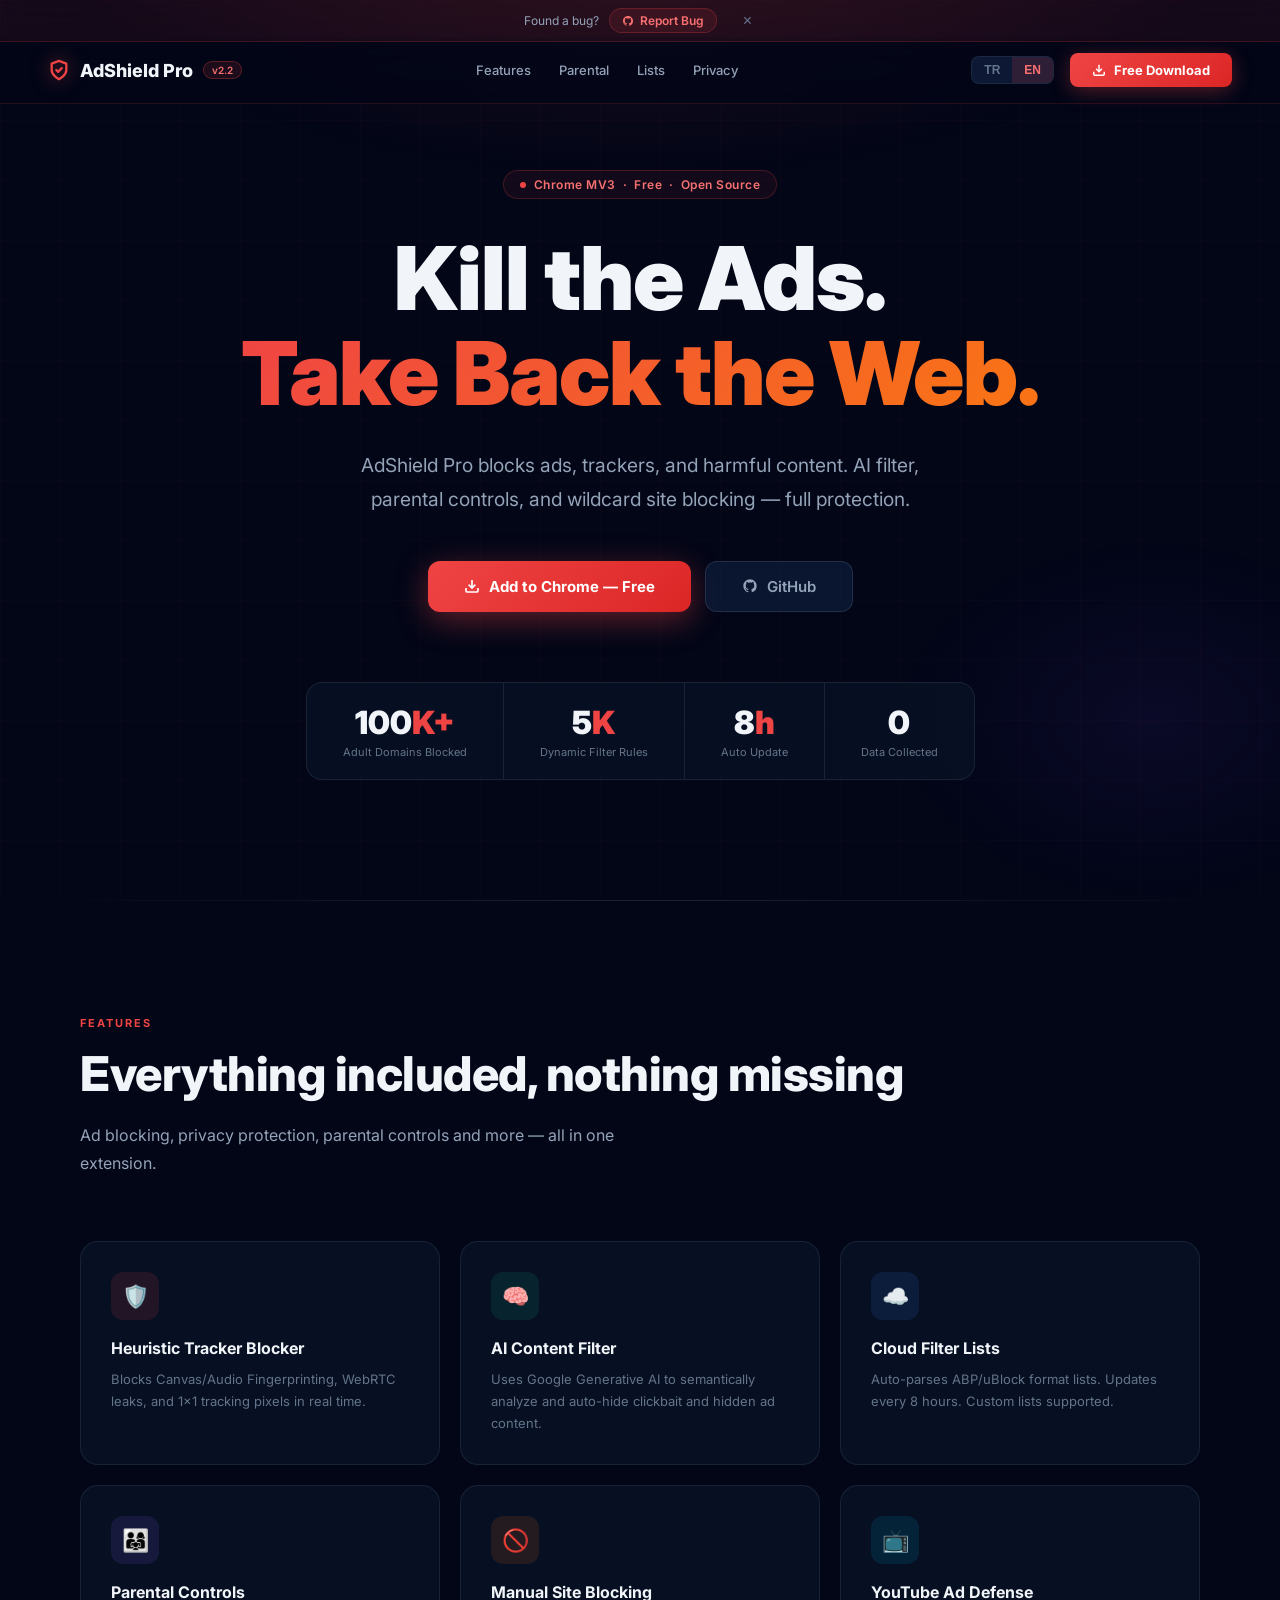
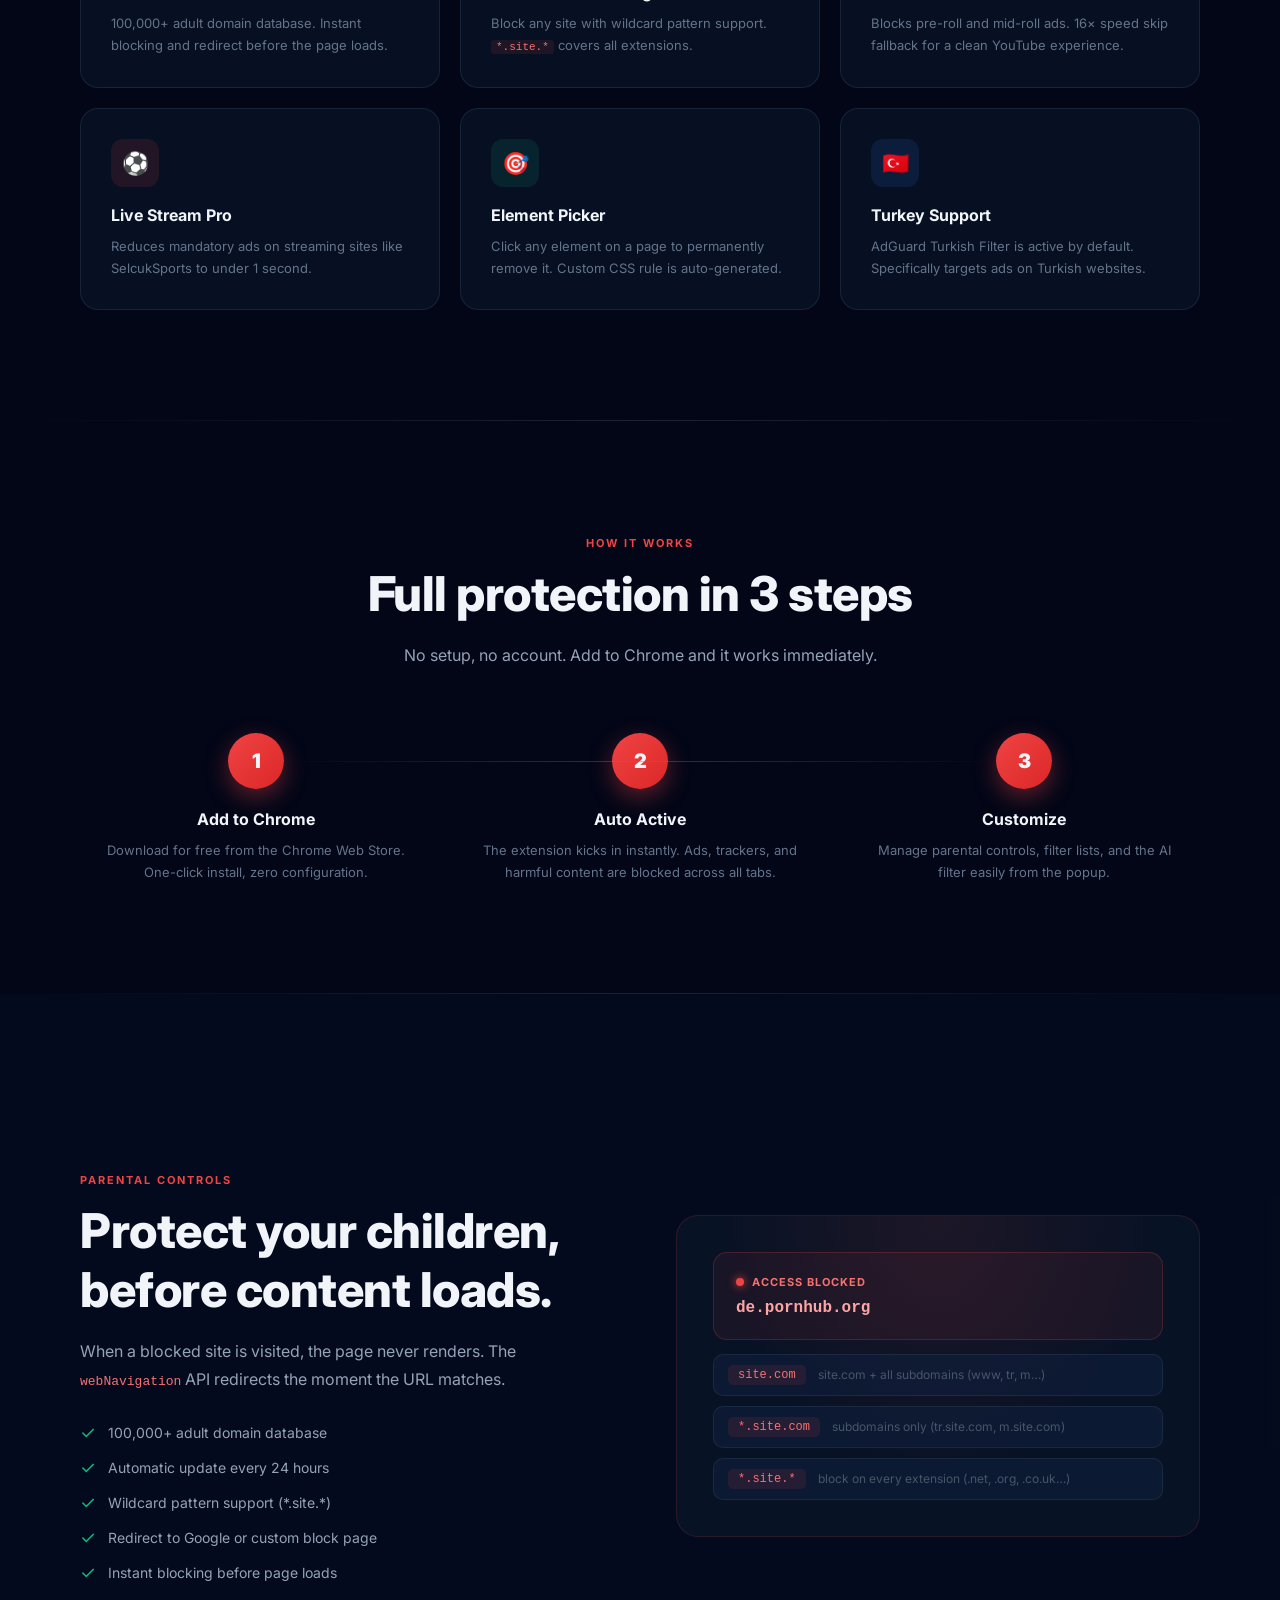
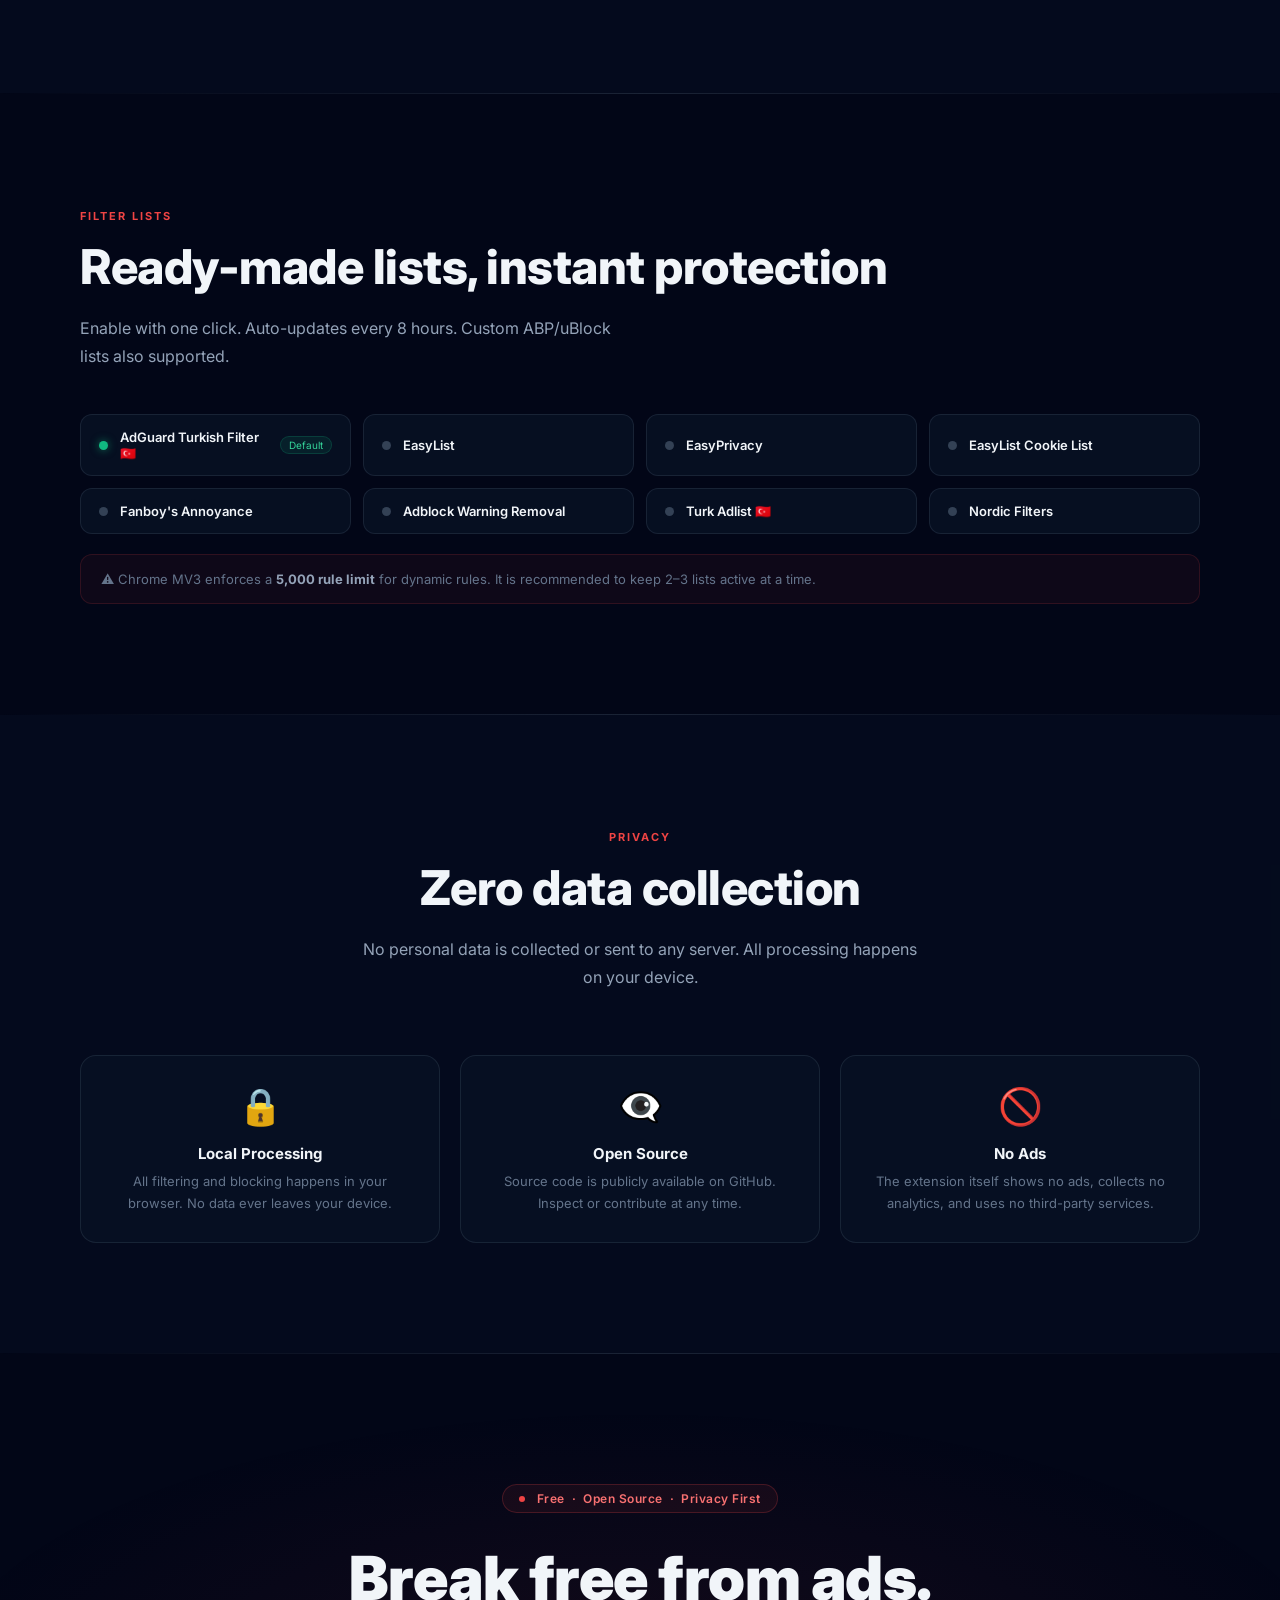
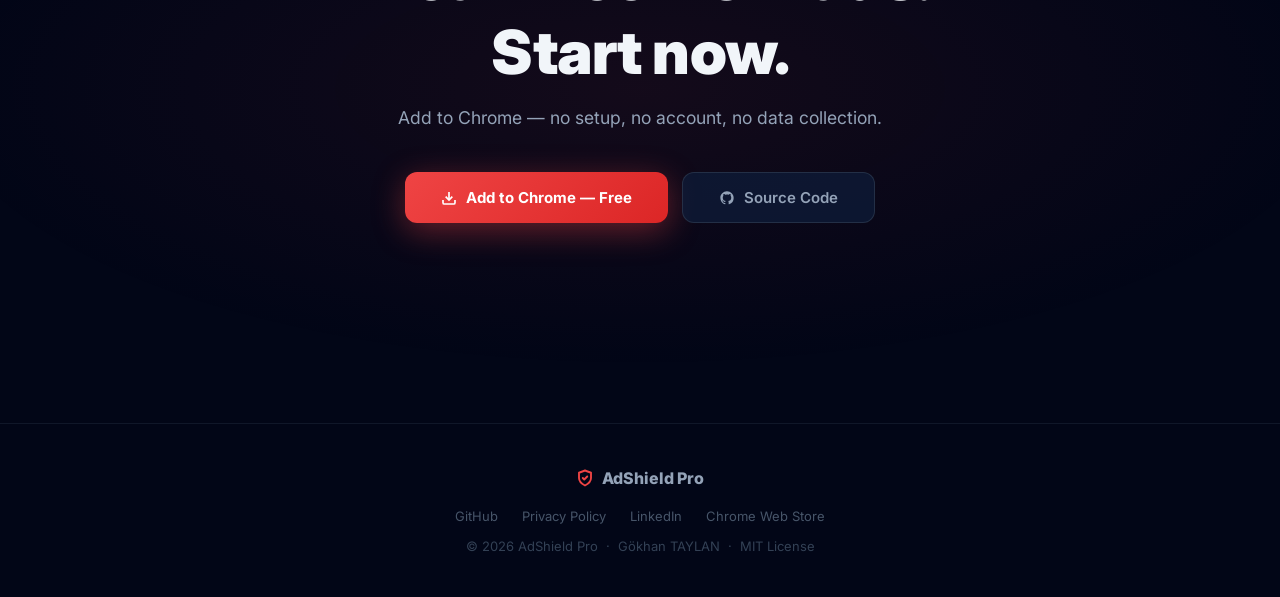
==== commit 13119664: "feat(pages): GitHub bug rapor çubuğu ekle Sayfanın en üstüne kapatılabilir bir announcement bar ekle" ====
--- a/pages/index.html
+++ b/pages/index.html
@@ -38,6 +38,19 @@
     .lang-btn{padding:6px 12px;font-size:12px;font-weight:700;cursor:pointer;border:none;
       background:transparent;color:var(--muted);transition:all .2s}
     .lang-btn.active{background:rgba(239,68,68,0.15);color:#f87171}
+    .bug-bar{position:fixed;top:0;left:0;right:0;z-index:200;
+      display:flex;align-items:center;justify-content:center;gap:10px;
+      background:rgba(239,68,68,0.08);border-bottom:1px solid rgba(239,68,68,0.18);
+      backdrop-filter:blur(12px);padding:8px 16px;font-size:12px;color:var(--sub)}
+    .bug-bar a{display:inline-flex;align-items:center;gap:6px;
+      color:#f87171;font-weight:600;text-decoration:none;
+      background:rgba(239,68,68,0.1);border:1px solid rgba(239,68,68,0.25);
+      padding:4px 12px;border-radius:20px;transition:all .2s}
+    .bug-bar a:hover{background:rgba(239,68,68,0.2);border-color:rgba(239,68,68,0.5)}
+    .bug-bar-close{margin-left:12px;background:none;border:none;color:var(--muted);
+      cursor:pointer;font-size:16px;line-height:1;padding:0 4px;transition:color .2s}
+    .bug-bar-close:hover{color:var(--text)}
+    nav{top:37px}
     .nav-cta{display:inline-flex;align-items:center;gap:8px;
       background:linear-gradient(135deg,var(--red),var(--red2));
       color:#fff;padding:9px 22px;border-radius:8px;font-size:13px;font-weight:700;
@@ -176,13 +189,22 @@
 <div class="bg-glow"></div>
 <div class="grid-bg"></div>
 
+<div class="bug-bar" id="bug-bar">
+  <span data-i18n="bug_bar_text">Bir sorun mu buldunuz?</span>
+  <a href="https://github.com/gkhantyln/AdShieldPro/issues/new?template=bug_report.md" target="_blank">
+    <svg viewBox="0 0 24 24" width="12" height="12" fill="currentColor"><path d="M12 2C6.477 2 2 6.484 2 12.017c0 4.425 2.865 8.18 6.839 9.504.5.092.682-.217.682-.483 0-.237-.008-.868-.013-1.703-2.782.605-3.369-1.343-3.369-1.343-.454-1.158-1.11-1.466-1.11-1.466-.908-.62.069-.608.069-.608 1.003.07 1.531 1.032 1.531 1.032.892 1.53 2.341 1.088 2.91.832.092-.647.35-1.088.636-1.338-2.22-.253-4.555-1.113-4.555-4.951 0-1.093.39-1.988 1.029-2.688-.103-.253-.446-1.272.098-2.65 0 0 .84-.27 2.75 1.026A9.564 9.564 0 0112 6.844c.85.004 1.705.115 2.504.337 1.909-1.296 2.747-1.027 2.747-1.027.546 1.379.202 2.398.1 2.651.64.7 1.028 1.595 1.028 2.688 0 3.848-2.339 4.695-4.566 4.943.359.309.678.92.678 1.855 0 1.338-.012 2.419-.012 2.747 0 .268.18.58.688.482A10.019 10.019 0 0022 12.017C22 6.484 17.522 2 12 2z"/></svg>
+    <span data-i18n="bug_bar_cta">Bug Raporla</span>
+  </a>
+  <button class="bug-bar-close" onclick="document.getElementById('bug-bar').style.display='none';document.querySelector('nav').style.top='0'" aria-label="Kapat">×</button>
+</div>
+
 <nav>
   <a href="#" class="nav-logo">
     <svg viewBox="0 0 24 24" width="22" height="22" fill="none" stroke="#ef4444" stroke-width="2.5" stroke-linecap="round" stroke-linejoin="round">
       <path d="M12 22s8-4 8-10V5l-8-3-8 3v7c0 6 8 10 8 10z"/>
       <path d="M9 12l2 2 4-4"/>
     </svg>
-    AdShield Pro <span class="nav-badge">v2.2</span>
+    AdShield Pro <span class="nav-badge" id="version-badge">v2.2</span>
   </a>
   <div class="nav-links">
     <a href="#features" data-i18n="nav_features">Özellikler</a>
@@ -382,6 +404,7 @@
     tr: {
       nav_features:'Özellikler', nav_parental:'Ebeveyn', nav_lists:'Listeler', nav_privacy:'Gizlilik',
       nav_cta:'Ücretsiz İndir',
+      bug_bar_text:'Bir sorun mu buldunuz?', bug_bar_cta:'Bug Raporla',
       hero_tag:'Chrome MV3 \u00a0·\u00a0 Ücretsiz \u00a0·\u00a0 Açık Kaynak',
       hero_h1:'Reklamları Sil.<br/><span class="grad">İnterneti Geri Al.</span>',
       hero_sub:'AdShield Pro, reklamları, takipçileri ve zararlı içerikleri engeller. AI filtresi, ebeveyn kontrolü ve wildcard site engelleme ile tam koruma.',
@@ -426,6 +449,7 @@
     en: {
       nav_features:'Features', nav_parental:'Parental', nav_lists:'Lists', nav_privacy:'Privacy',
       nav_cta:'Free Download',
+      bug_bar_text:'Found a bug?', bug_bar_cta:'Report Bug',
       hero_tag:'Chrome MV3 \u00a0·\u00a0 Free \u00a0·\u00a0 Open Source',
       hero_h1:'Kill the Ads.<br/><span class="grad">Take Back the Web.</span>',
       hero_sub:'AdShield Pro blocks ads, trackers, and harmful content. AI filter, parental controls, and wildcard site blocking — full protection.',
@@ -490,6 +514,16 @@
     entries.forEach(e => { if (e.isIntersecting) e.target.classList.add('visible'); });
   }, { threshold: 0.12 });
   document.querySelectorAll('.reveal').forEach(el => observer.observe(el));
+
+  // manifest.json'dan sürüm bilgisini çek
+  fetch('../manifest.json')
+    .then(r => r.json())
+    .then(data => {
+      if (data.version) {
+        document.getElementById('version-badge').textContent = 'v' + data.version;
+      }
+    })
+    .catch(() => { /* erişilemezse mevcut değer kalır */ });
 </script>
 </body>
 </html>
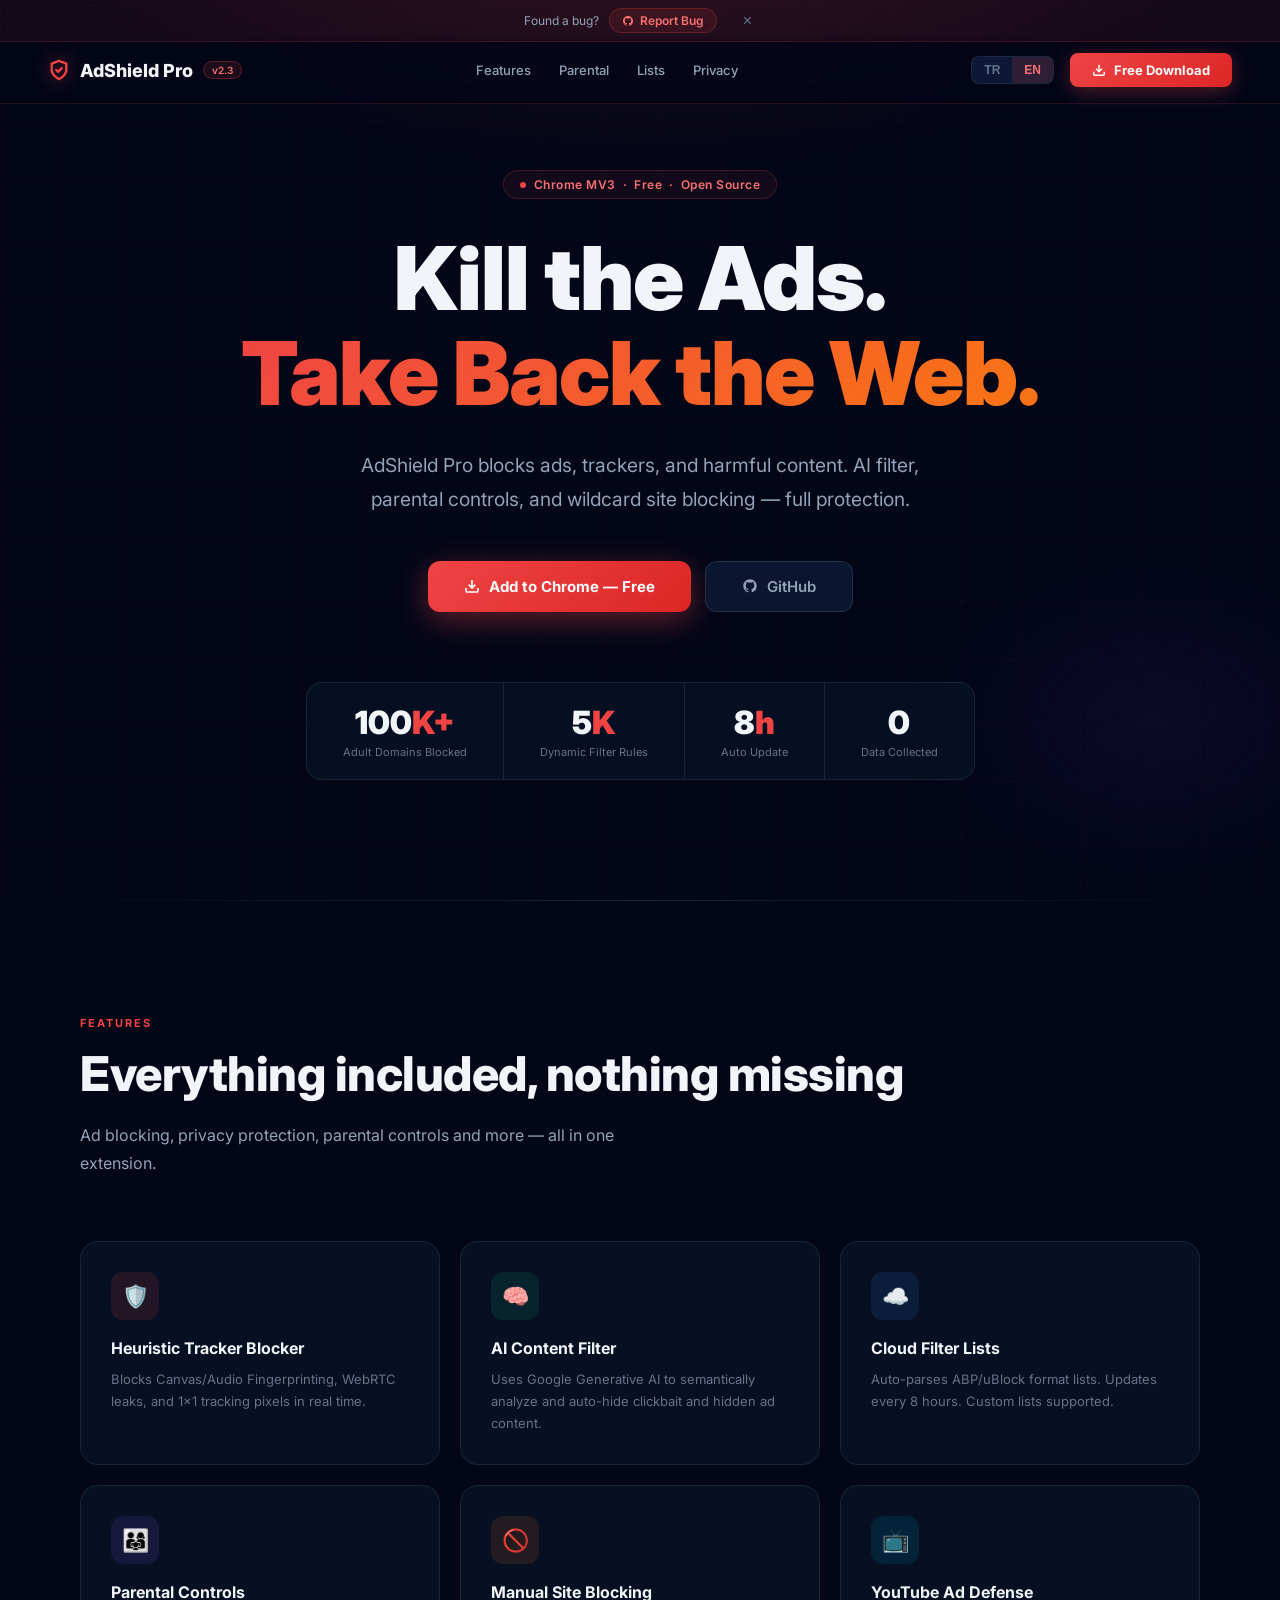
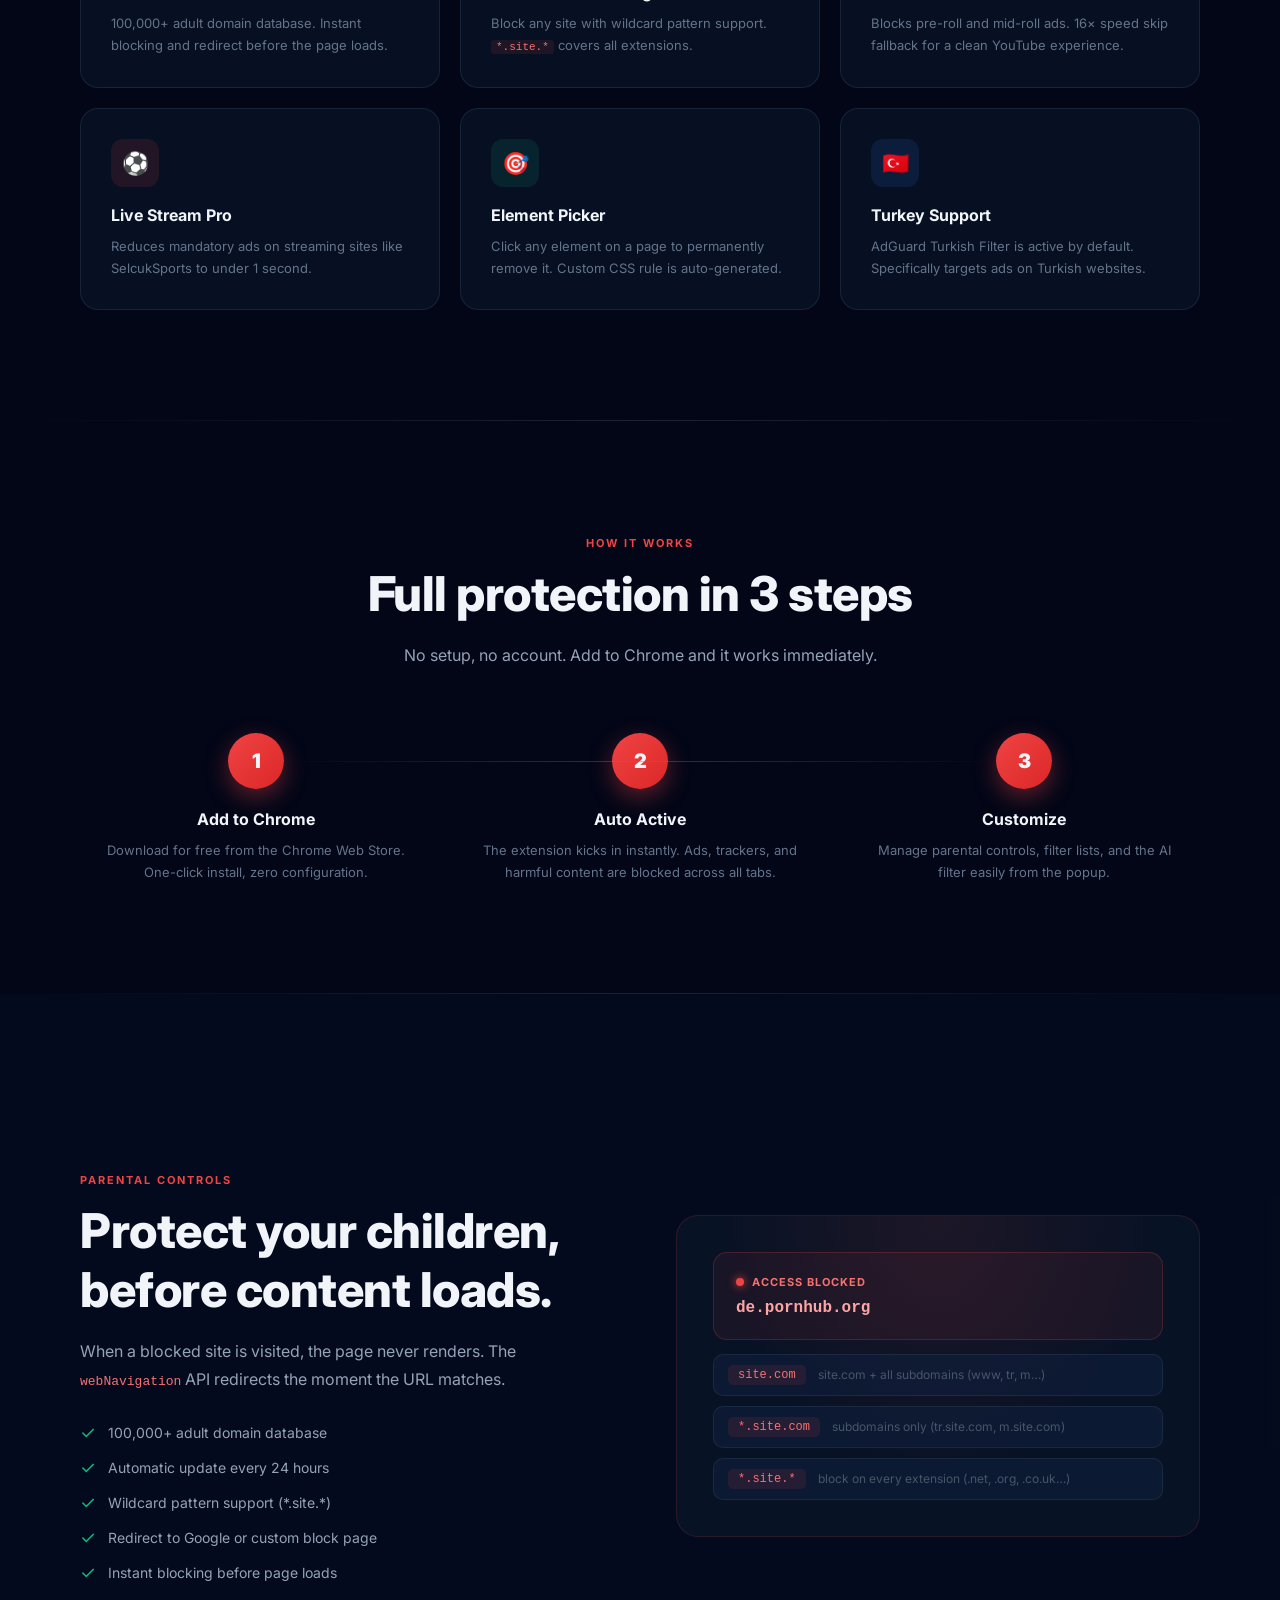
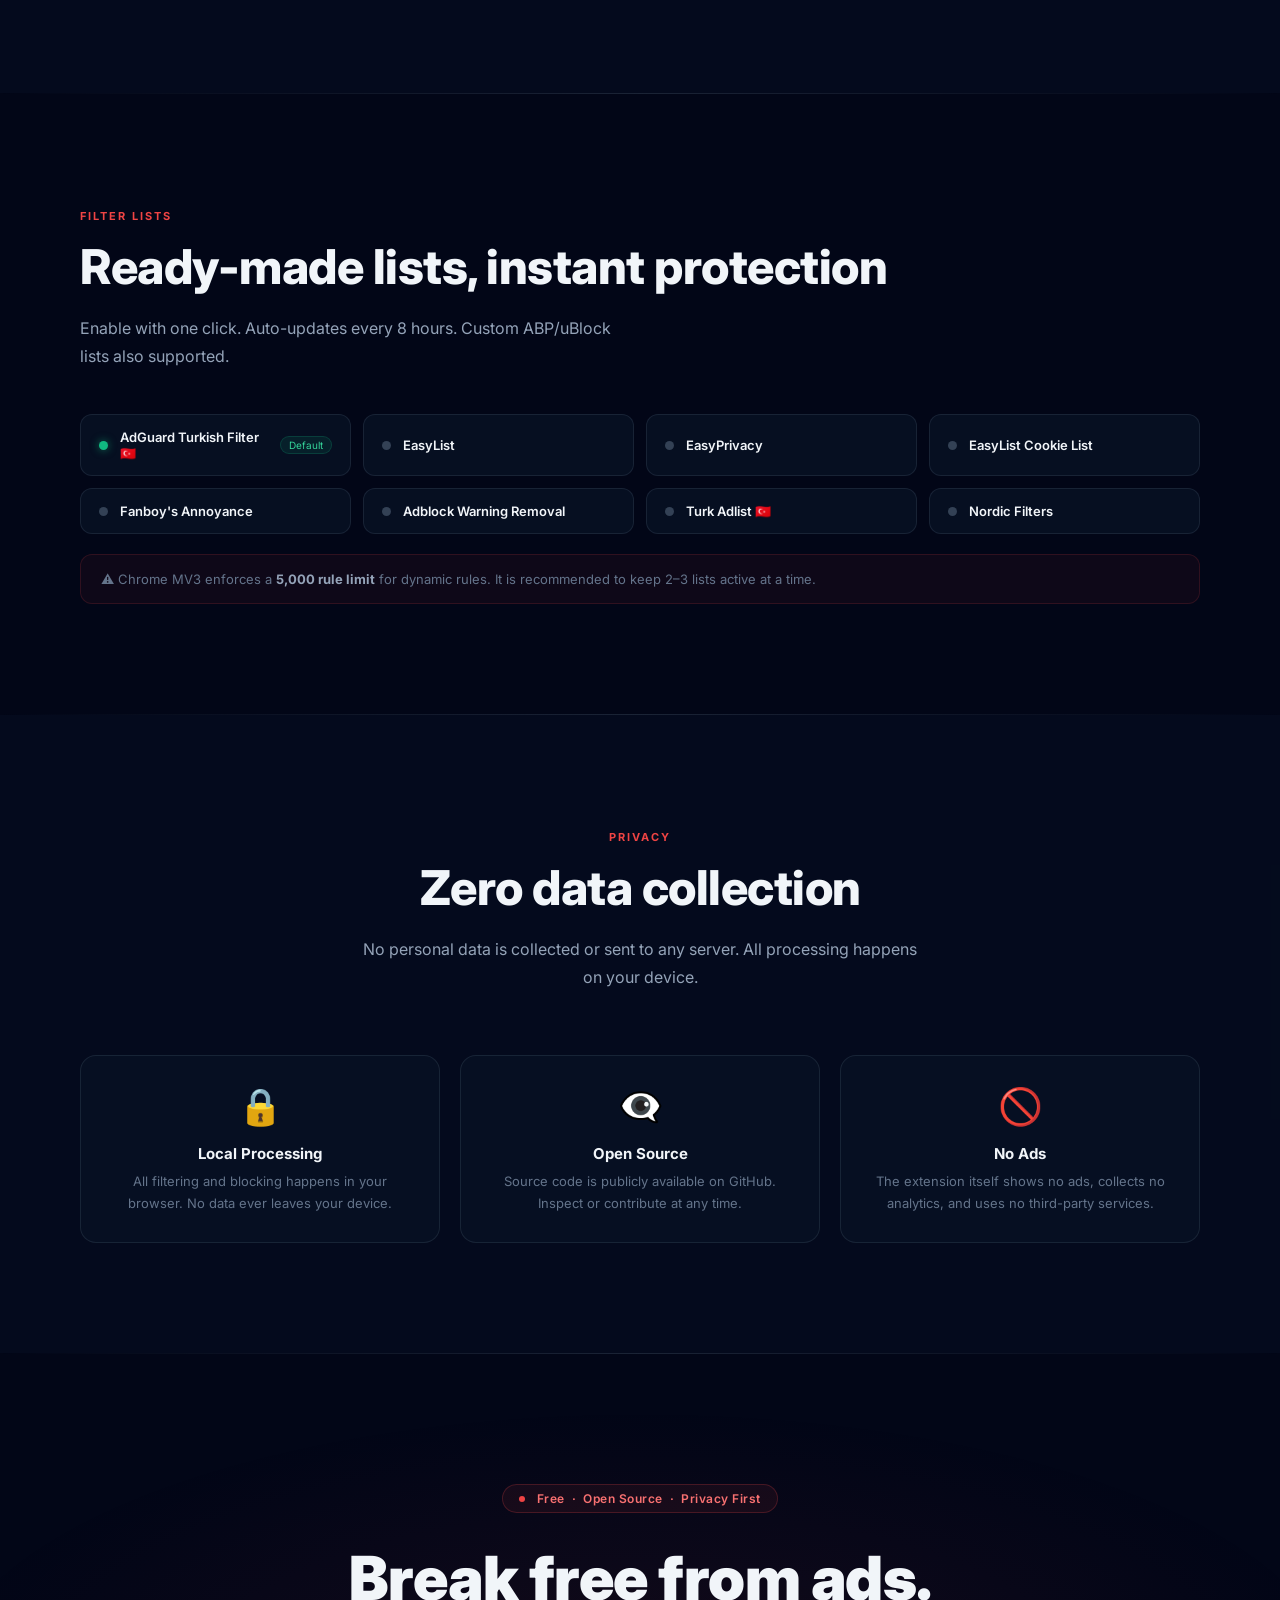
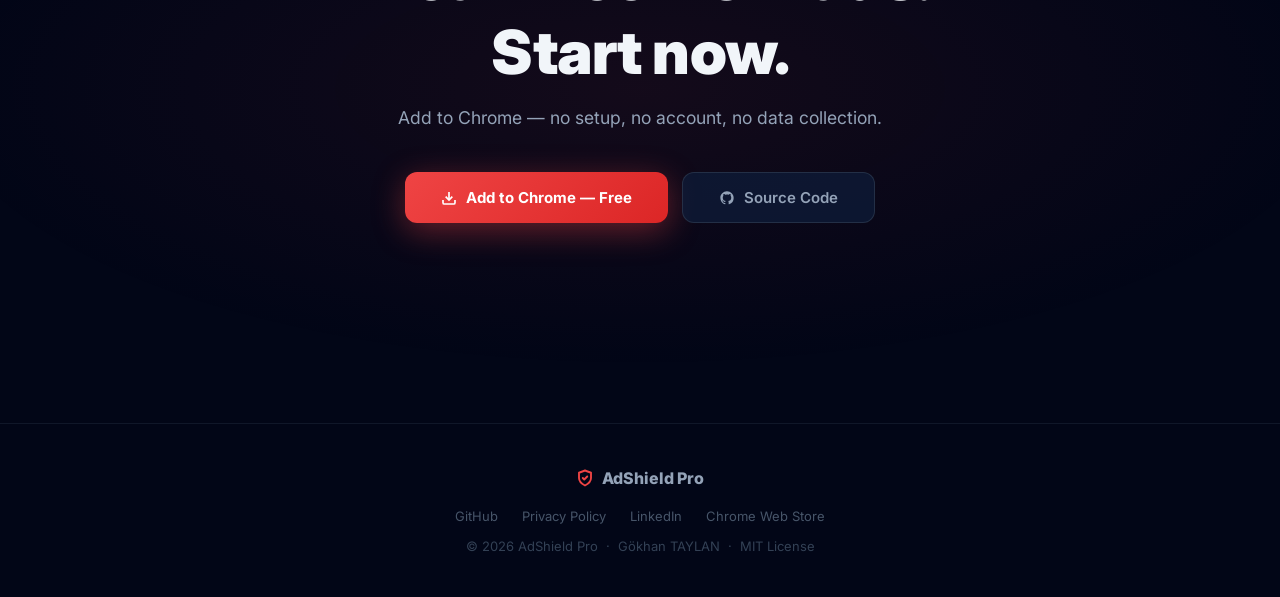
==== commit 905845cf: "chore: bump version 2.2 → 2.3" ====
--- a/pages/index.html
+++ b/pages/index.html
@@ -204,7 +204,7 @@
       <path d="M12 22s8-4 8-10V5l-8-3-8 3v7c0 6 8 10 8 10z"/>
       <path d="M9 12l2 2 4-4"/>
     </svg>
-    AdShield Pro <span class="nav-badge" id="version-badge">v2.2</span>
+    AdShield Pro <span class="nav-badge" id="version-badge">v2.3</span>
   </a>
   <div class="nav-links">
     <a href="#features" data-i18n="nav_features">Özellikler</a>
@@ -217,7 +217,7 @@
       <button class="lang-btn active" onclick="setLang('tr')">TR</button>
       <button class="lang-btn" onclick="setLang('en')">EN</button>
     </div>
-    <a href="https://chrome.google.com/webstore" class="nav-cta" target="_blank">
+    <a href="https://chromewebstore.google.com/detail/adshield-pro/eibnkbhhjiogbffbbfjpamabjmlchmbdb" class="nav-cta" target="_blank">
       <svg viewBox="0 0 24 24" width="14" height="14" fill="none" stroke="currentColor" stroke-width="2.5"><path d="M21 15v4a2 2 0 01-2 2H5a2 2 0 01-2-2v-4"/><polyline points="7 10 12 15 17 10"/><line x1="12" y1="15" x2="12" y2="3"/></svg>
       <span data-i18n="nav_cta">Ücretsiz İndir</span>
     </a>
@@ -229,7 +229,7 @@
   <h1 data-i18n="hero_h1">Reklamları Sil.<br/><span class="grad">İnterneti Geri Al.</span></h1>
   <p class="hero-sub" data-i18n="hero_sub">AdShield Pro, reklamları, takipçileri ve zararlı içerikleri engeller. AI filtresi, ebeveyn kontrolü ve wildcard site engelleme ile tam koruma.</p>
   <div class="hero-btns">
-    <a href="https://chrome.google.com/webstore" class="btn-primary" target="_blank">
+    <a href="https://chromewebstore.google.com/detail/adshield-pro/eibnkbhhjiogbffbbfjpamabjmlchmbdb" class="btn-primary" target="_blank">
       <svg viewBox="0 0 24 24" width="16" height="16" fill="none" stroke="currentColor" stroke-width="2.5"><path d="M21 15v4a2 2 0 01-2 2H5a2 2 0 01-2-2v-4"/><polyline points="7 10 12 15 17 10"/><line x1="12" y1="15" x2="12" y2="3"/></svg>
       <span data-i18n="btn_install">Chrome'a Ekle — Ücretsiz</span>
     </a>
@@ -369,7 +369,7 @@
       <h2 data-i18n="cta_title">Reklamlardan kurtulun.<br/><span class="grad">Şimdi başlayın.</span></h2>
       <p data-i18n="cta_sub">Chrome'a ekleyin, kurulum yok, hesap yok, veri toplama yok.</p>
       <div class="hero-btns" style="justify-content:center">
-        <a href="https://chrome.google.com/webstore" class="btn-primary" target="_blank">
+        <a href="https://chromewebstore.google.com/detail/adshield-pro/eibnkbhhjiogbffbbfjpamabjmlchmbdb" class="btn-primary" target="_blank">
           <svg viewBox="0 0 24 24" width="16" height="16" fill="none" stroke="currentColor" stroke-width="2.5"><path d="M21 15v4a2 2 0 01-2 2H5a2 2 0 01-2-2v-4"/><polyline points="7 10 12 15 17 10"/><line x1="12" y1="15" x2="12" y2="3"/></svg>
           <span data-i18n="btn_install">Chrome'a Ekle — Ücretsiz</span>
         </a>
@@ -394,7 +394,7 @@
     <a href="https://github.com/gkhantyln/AdShieldPro" target="_blank">GitHub</a>
     <a href="/privacy_policy.html" target="_blank" data-i18n="footer_privacy">Gizlilik Politikası</a>
     <a href="https://www.linkedin.com/in/gkhantyln/" target="_blank">LinkedIn</a>
-    <a href="https://chrome.google.com/webstore" target="_blank">Chrome Web Store</a>
+    <a href="https://chromewebstore.google.com/detail/adshield-pro/eibnkbhhjiogbffbbfjpamabjmlchmbdb" target="_blank">Chrome Web Store</a>
   </div>
   <div>© 2026 AdShield Pro &nbsp;·&nbsp; Gökhan TAYLAN &nbsp;·&nbsp; MIT License</div>
 </footer>
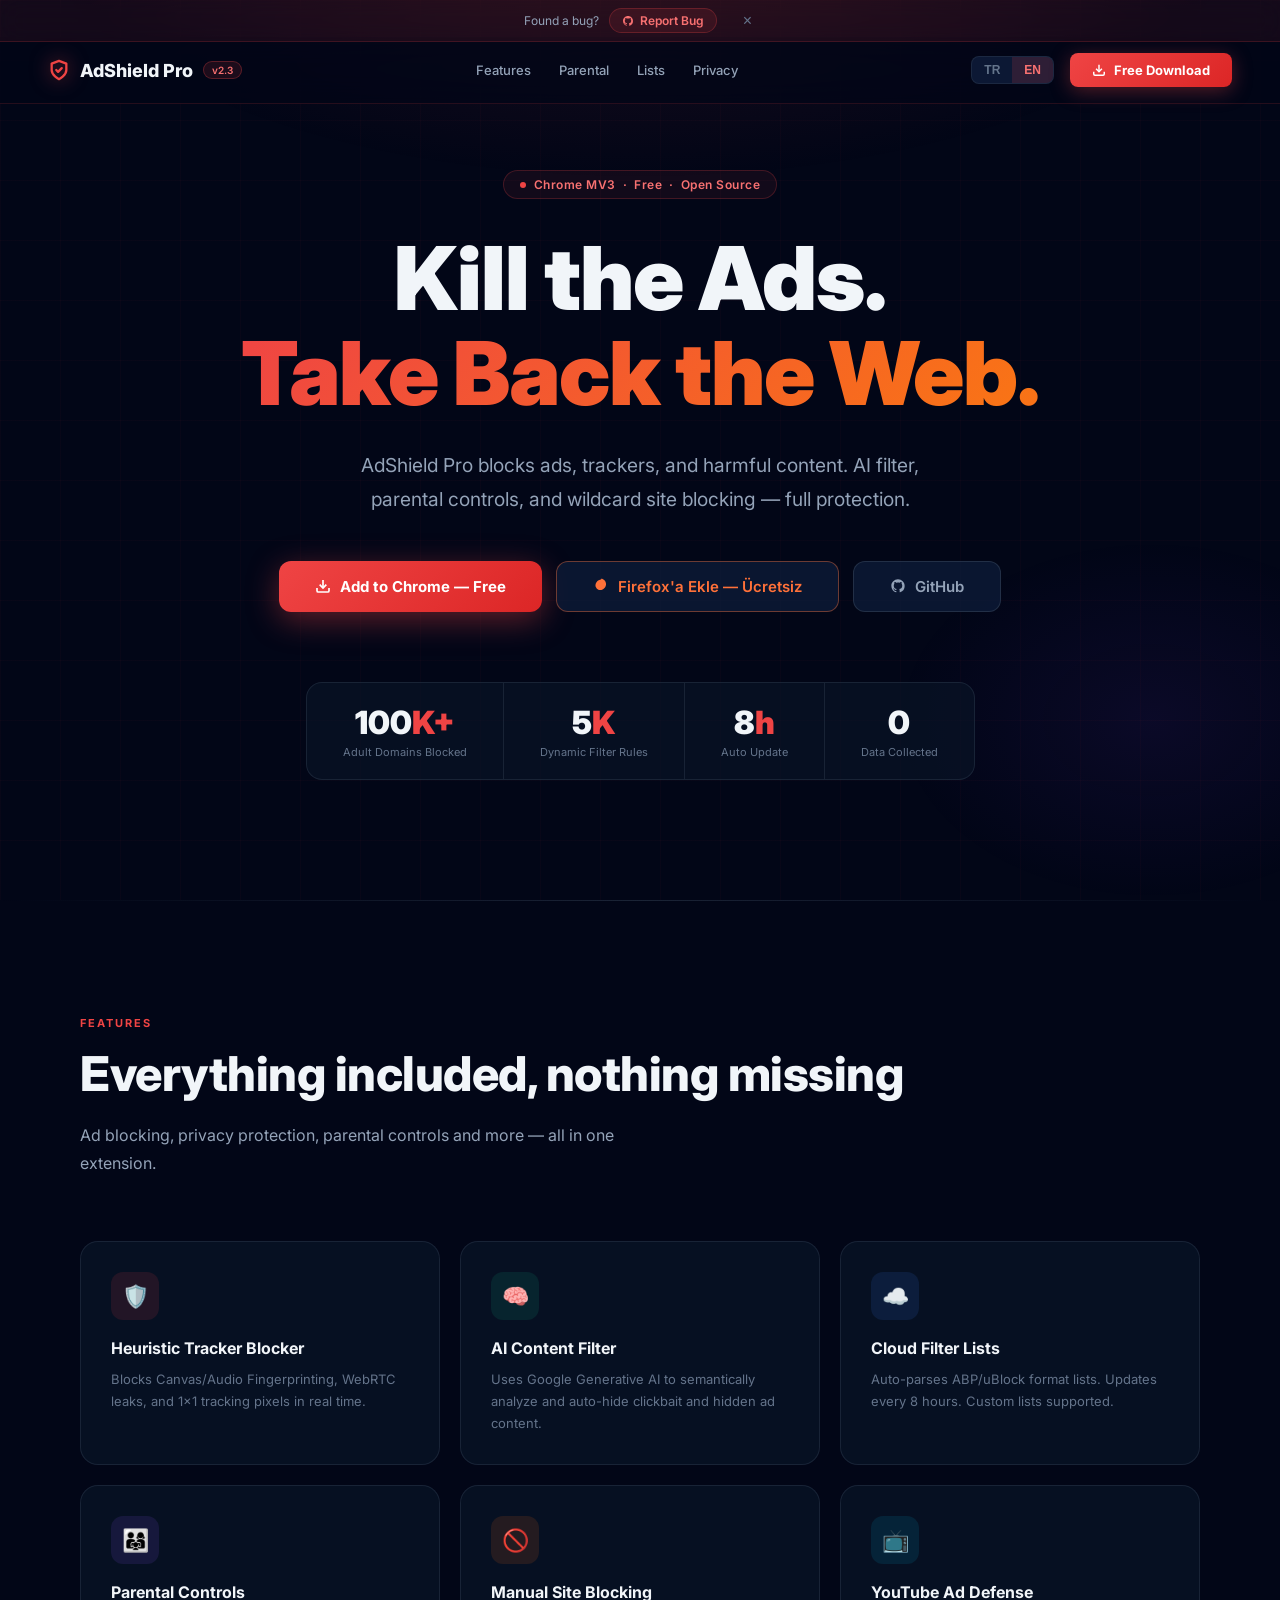
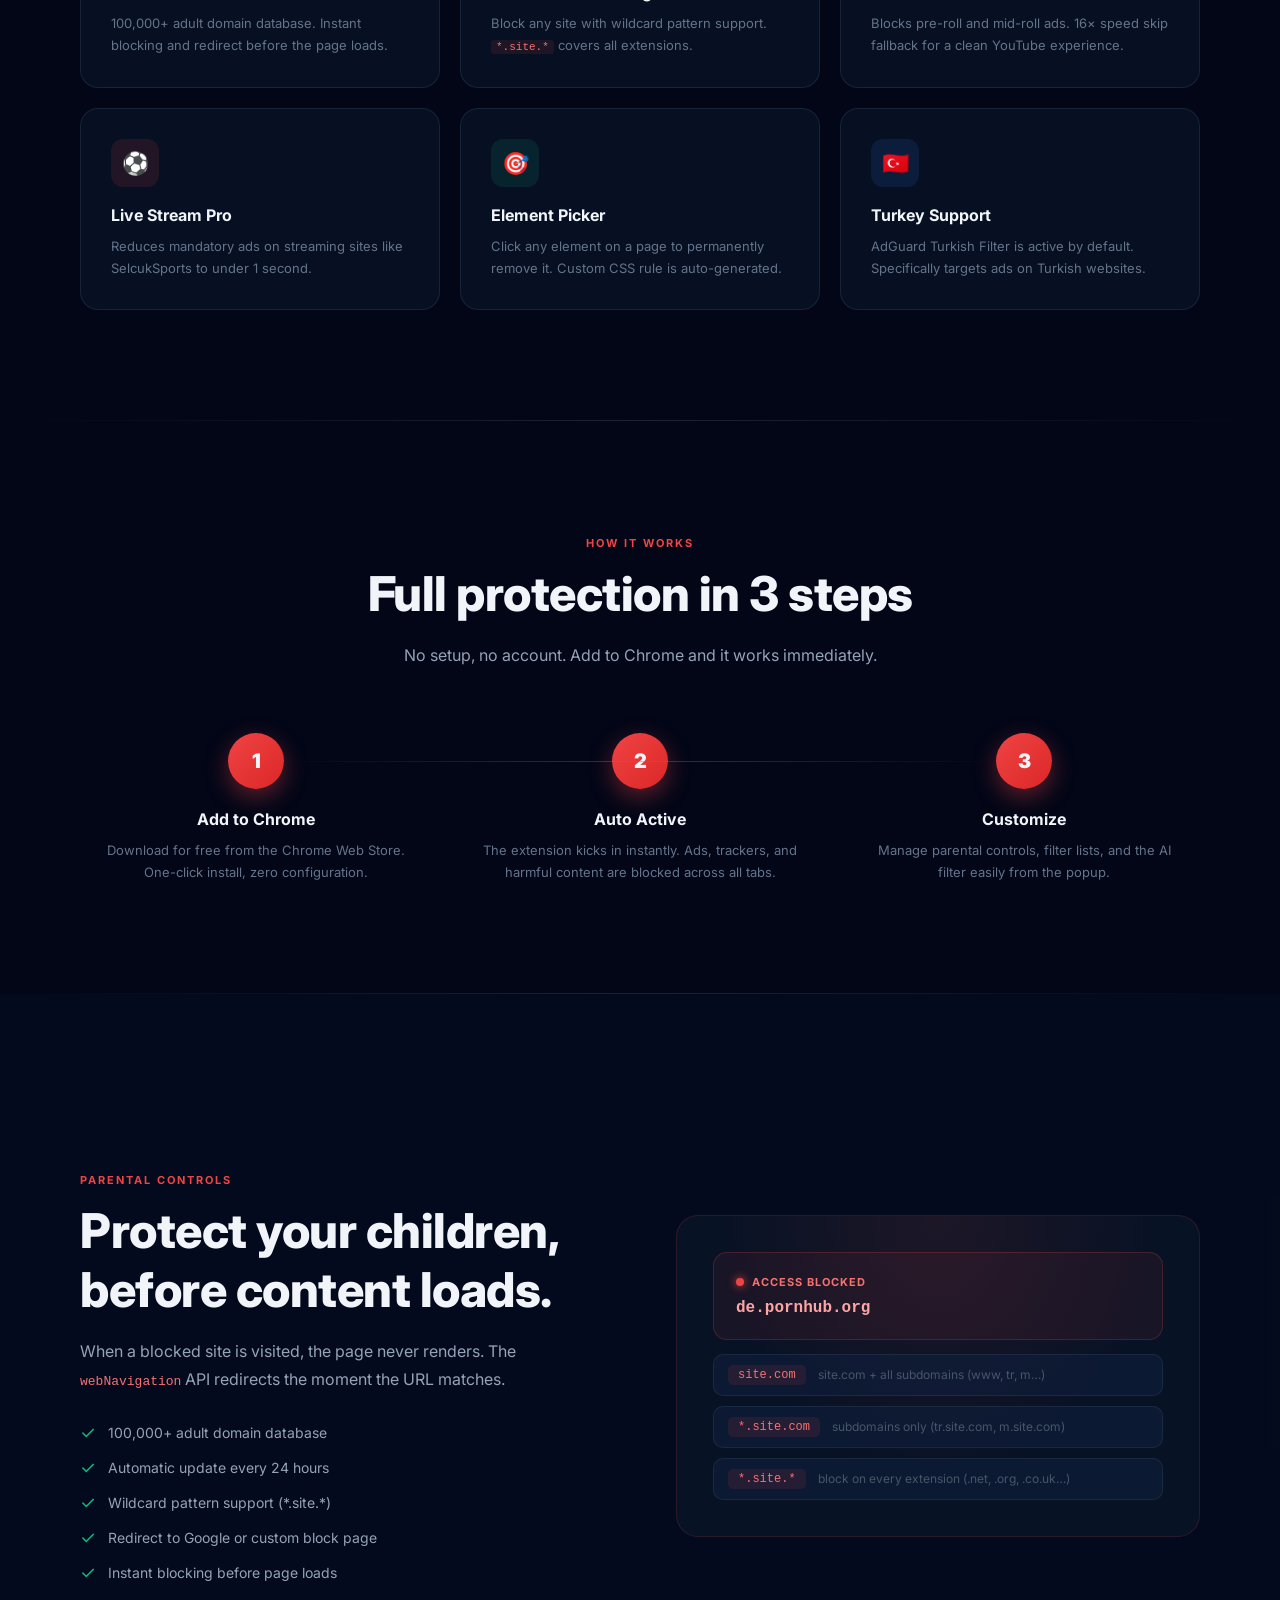
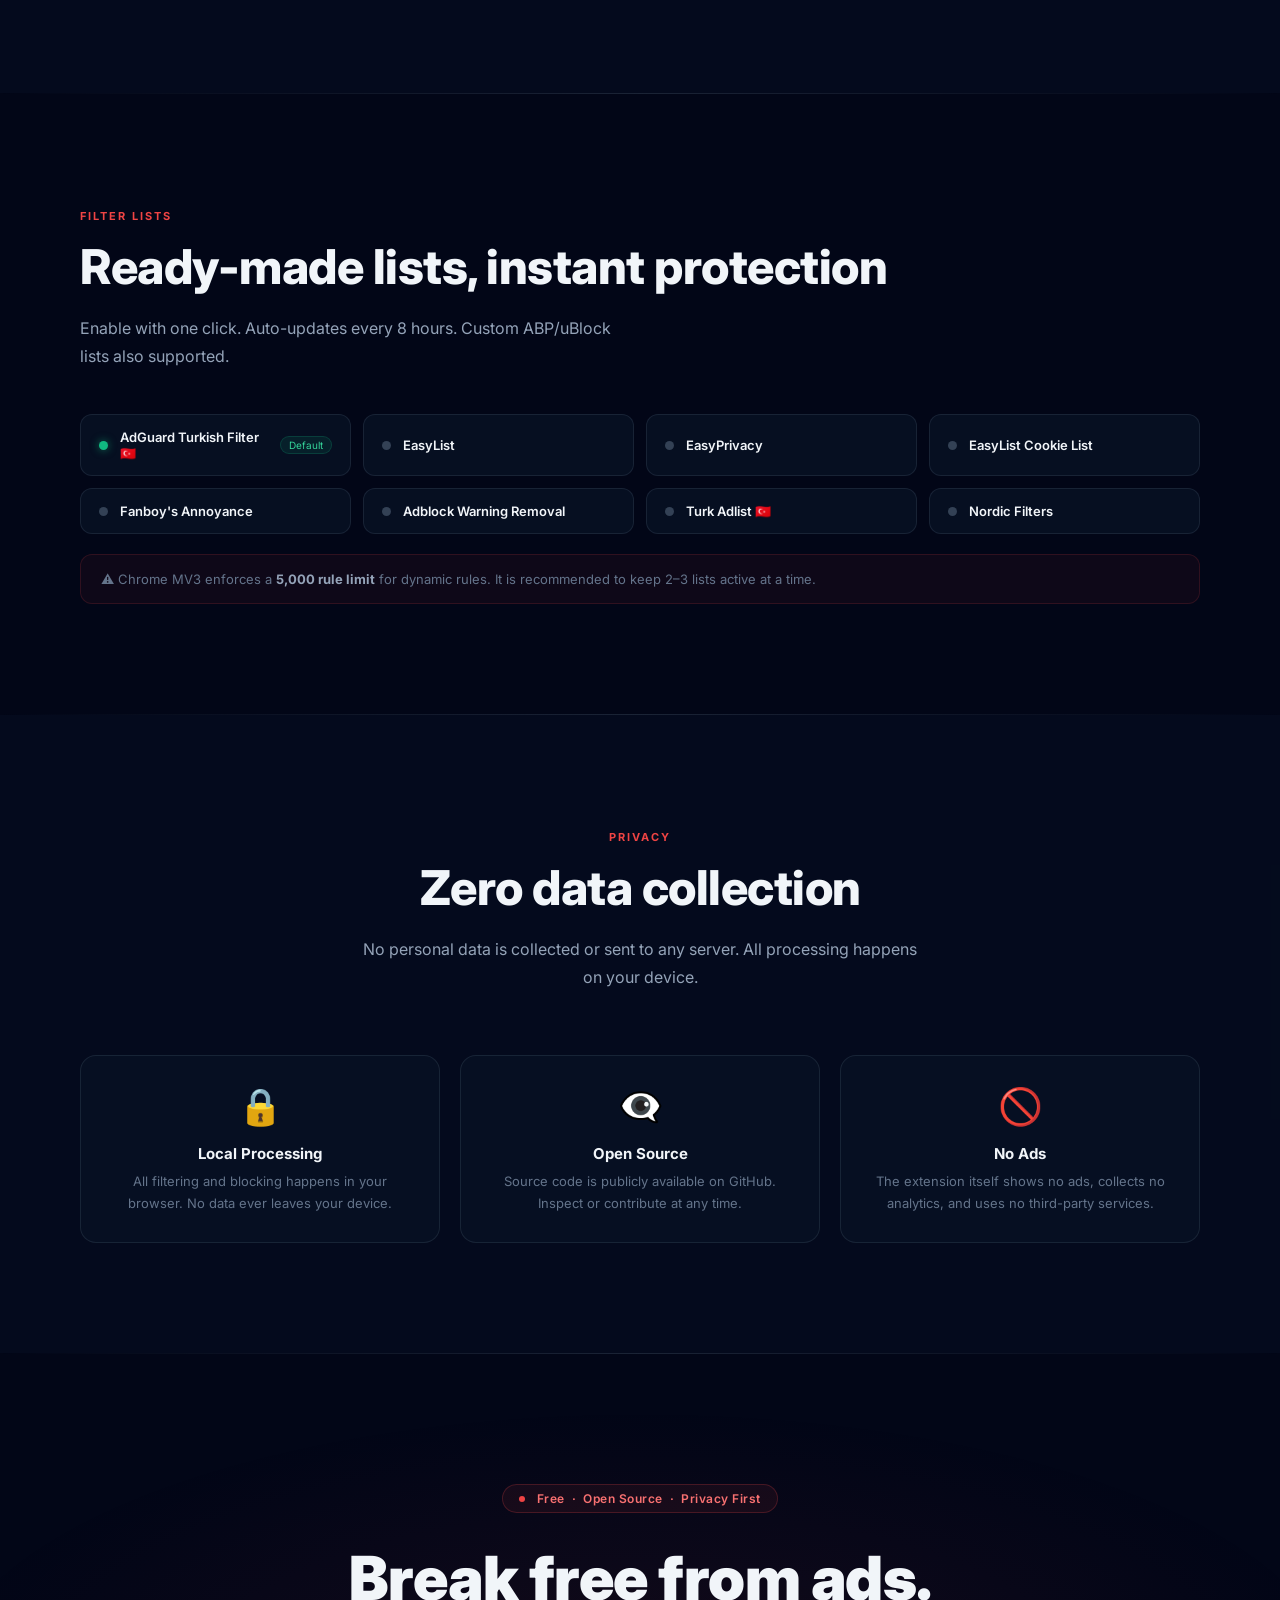
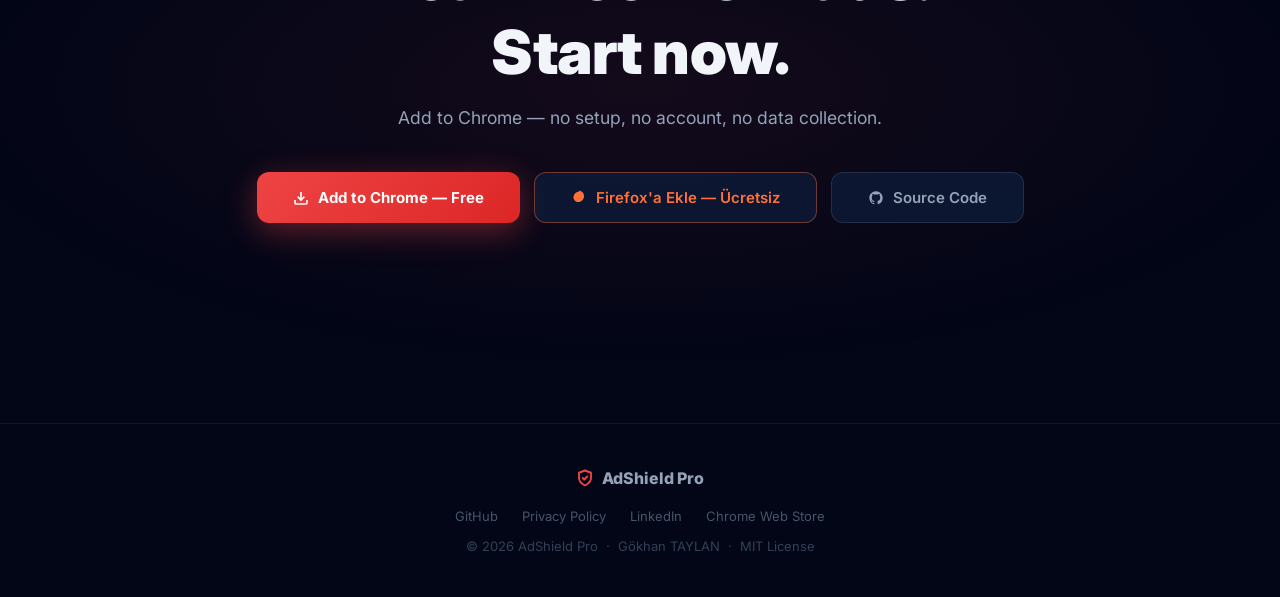
==== commit 3abc2087: "feat: add Firefox port and update store links - add firefox-port/ with MV3-compatible manifest and b" ====
--- a/pages/index.html
+++ b/pages/index.html
@@ -233,6 +233,10 @@
       <svg viewBox="0 0 24 24" width="16" height="16" fill="none" stroke="currentColor" stroke-width="2.5"><path d="M21 15v4a2 2 0 01-2 2H5a2 2 0 01-2-2v-4"/><polyline points="7 10 12 15 17 10"/><line x1="12" y1="15" x2="12" y2="3"/></svg>
       <span data-i18n="btn_install">Chrome'a Ekle — Ücretsiz</span>
     </a>
+    <a href="https://addons.mozilla.org/tr/firefox/addon/adshield-pro/" class="btn-ghost" target="_blank" style="border-color:rgba(255,113,57,0.4);color:#ff7139;">
+      <svg viewBox="0 0 24 24" width="16" height="16" fill="currentColor"><path d="M12 2C6.48 2 2 6.48 2 12s4.48 10 10 10 10-4.48 10-10S17.52 2 12 2zm-1 14H9V8h2v8zm4 0h-2V8h2v8z" style="display:none"/><path d="M12.152 2.306c-.52.044-1.036.13-1.54.258C7.68 3.29 5.29 5.37 4.22 8.1c-.34.87-.52 1.8-.52 2.74 0 .48.04.96.13 1.43.09.47.23.93.41 1.37.37.88.91 1.68 1.59 2.36.68.68 1.48 1.22 2.36 1.59.44.18.9.32 1.37.41.47.09.95.13 1.43.13.94 0 1.87-.18 2.74-.52 2.73-1.07 4.81-3.46 5.54-6.39.13-.5.2-1.02.24-1.54.04-.52.02-1.04-.04-1.56-.13-.96-.43-1.89-.88-2.74-.45-.85-1.06-1.62-1.79-2.26-.73-.64-1.57-1.14-2.48-1.47-.45-.16-.92-.28-1.39-.34-.24-.03-.47-.05-.71-.05z"/></svg>
+      Firefox'a Ekle — Ücretsiz
+    </a>
     <a href="https://github.com/gkhantyln/AdShieldPro" class="btn-ghost" target="_blank">
       <svg viewBox="0 0 24 24" width="16" height="16" fill="currentColor"><path d="M12 2C6.477 2 2 6.484 2 12.017c0 4.425 2.865 8.18 6.839 9.504.5.092.682-.217.682-.483 0-.237-.008-.868-.013-1.703-2.782.605-3.369-1.343-3.369-1.343-.454-1.158-1.11-1.466-1.11-1.466-.908-.62.069-.608.069-.608 1.003.07 1.531 1.032 1.531 1.032.892 1.53 2.341 1.088 2.91.832.092-.647.35-1.088.636-1.338-2.22-.253-4.555-1.113-4.555-4.951 0-1.093.39-1.988 1.029-2.688-.103-.253-.446-1.272.098-2.65 0 0 .84-.27 2.75 1.026A9.564 9.564 0 0112 6.844c.85.004 1.705.115 2.504.337 1.909-1.296 2.747-1.027 2.747-1.027.546 1.379.202 2.398.1 2.651.64.7 1.028 1.595 1.028 2.688 0 3.848-2.339 4.695-4.566 4.943.359.309.678.92.678 1.855 0 1.338-.012 2.419-.012 2.747 0 .268.18.58.688.482A10.019 10.019 0 0022 12.017C22 6.484 17.522 2 12 2z"/></svg>
       GitHub
@@ -372,6 +376,10 @@
         <a href="https://chromewebstore.google.com/detail/adshield-pro/eibnkbhhjiogbffbbfjpamabjmlchmbdb" class="btn-primary" target="_blank">
           <svg viewBox="0 0 24 24" width="16" height="16" fill="none" stroke="currentColor" stroke-width="2.5"><path d="M21 15v4a2 2 0 01-2 2H5a2 2 0 01-2-2v-4"/><polyline points="7 10 12 15 17 10"/><line x1="12" y1="15" x2="12" y2="3"/></svg>
           <span data-i18n="btn_install">Chrome'a Ekle — Ücretsiz</span>
+        </a>
+        <a href="https://addons.mozilla.org/tr/firefox/addon/adshield-pro/" class="btn-ghost" target="_blank" style="border-color:rgba(255,113,57,0.4);color:#ff7139;">
+          <svg viewBox="0 0 24 24" width="16" height="16" fill="currentColor"><path d="M12.152 2.306c-.52.044-1.036.13-1.54.258C7.68 3.29 5.29 5.37 4.22 8.1c-.34.87-.52 1.8-.52 2.74 0 .48.04.96.13 1.43.09.47.23.93.41 1.37.37.88.91 1.68 1.59 2.36.68.68 1.48 1.22 2.36 1.59.44.18.9.32 1.37.41.47.09.95.13 1.43.13.94 0 1.87-.18 2.74-.52 2.73-1.07 4.81-3.46 5.54-6.39.13-.5.2-1.02.24-1.54.04-.52.02-1.04-.04-1.56-.13-.96-.43-1.89-.88-2.74-.45-.85-1.06-1.62-1.79-2.26-.73-.64-1.57-1.14-2.48-1.47-.45-.16-.92-.28-1.39-.34-.24-.03-.47-.05-.71-.05z"/></svg>
+          Firefox'a Ekle — Ücretsiz
         </a>
         <a href="https://github.com/gkhantyln/AdShieldPro" class="btn-ghost" target="_blank">
           <svg viewBox="0 0 24 24" width="16" height="16" fill="currentColor"><path d="M12 2C6.477 2 2 6.484 2 12.017c0 4.425 2.865 8.18 6.839 9.504.5.092.682-.217.682-.483 0-.237-.008-.868-.013-1.703-2.782.605-3.369-1.343-3.369-1.343-.454-1.158-1.11-1.466-1.11-1.466-.908-.62.069-.608.069-.608 1.003.07 1.531 1.032 1.531 1.032.892 1.53 2.341 1.088 2.91.832.092-.647.35-1.088.636-1.338-2.22-.253-4.555-1.113-4.555-4.951 0-1.093.39-1.988 1.029-2.688-.103-.253-.446-1.272.098-2.65 0 0 .84-.27 2.75 1.026A9.564 9.564 0 0112 6.844c.85.004 1.705.115 2.504.337 1.909-1.296 2.747-1.027 2.747-1.027.546 1.379.202 2.398.1 2.651.64.7 1.028 1.595 1.028 2.688 0 3.848-2.339 4.695-4.566 4.943.359.309.678.92.678 1.855 0 1.338-.012 2.419-.012 2.747 0 .268.18.58.688.482A10.019 10.019 0 0022 12.017C22 6.484 17.522 2 12 2z"/></svg>
